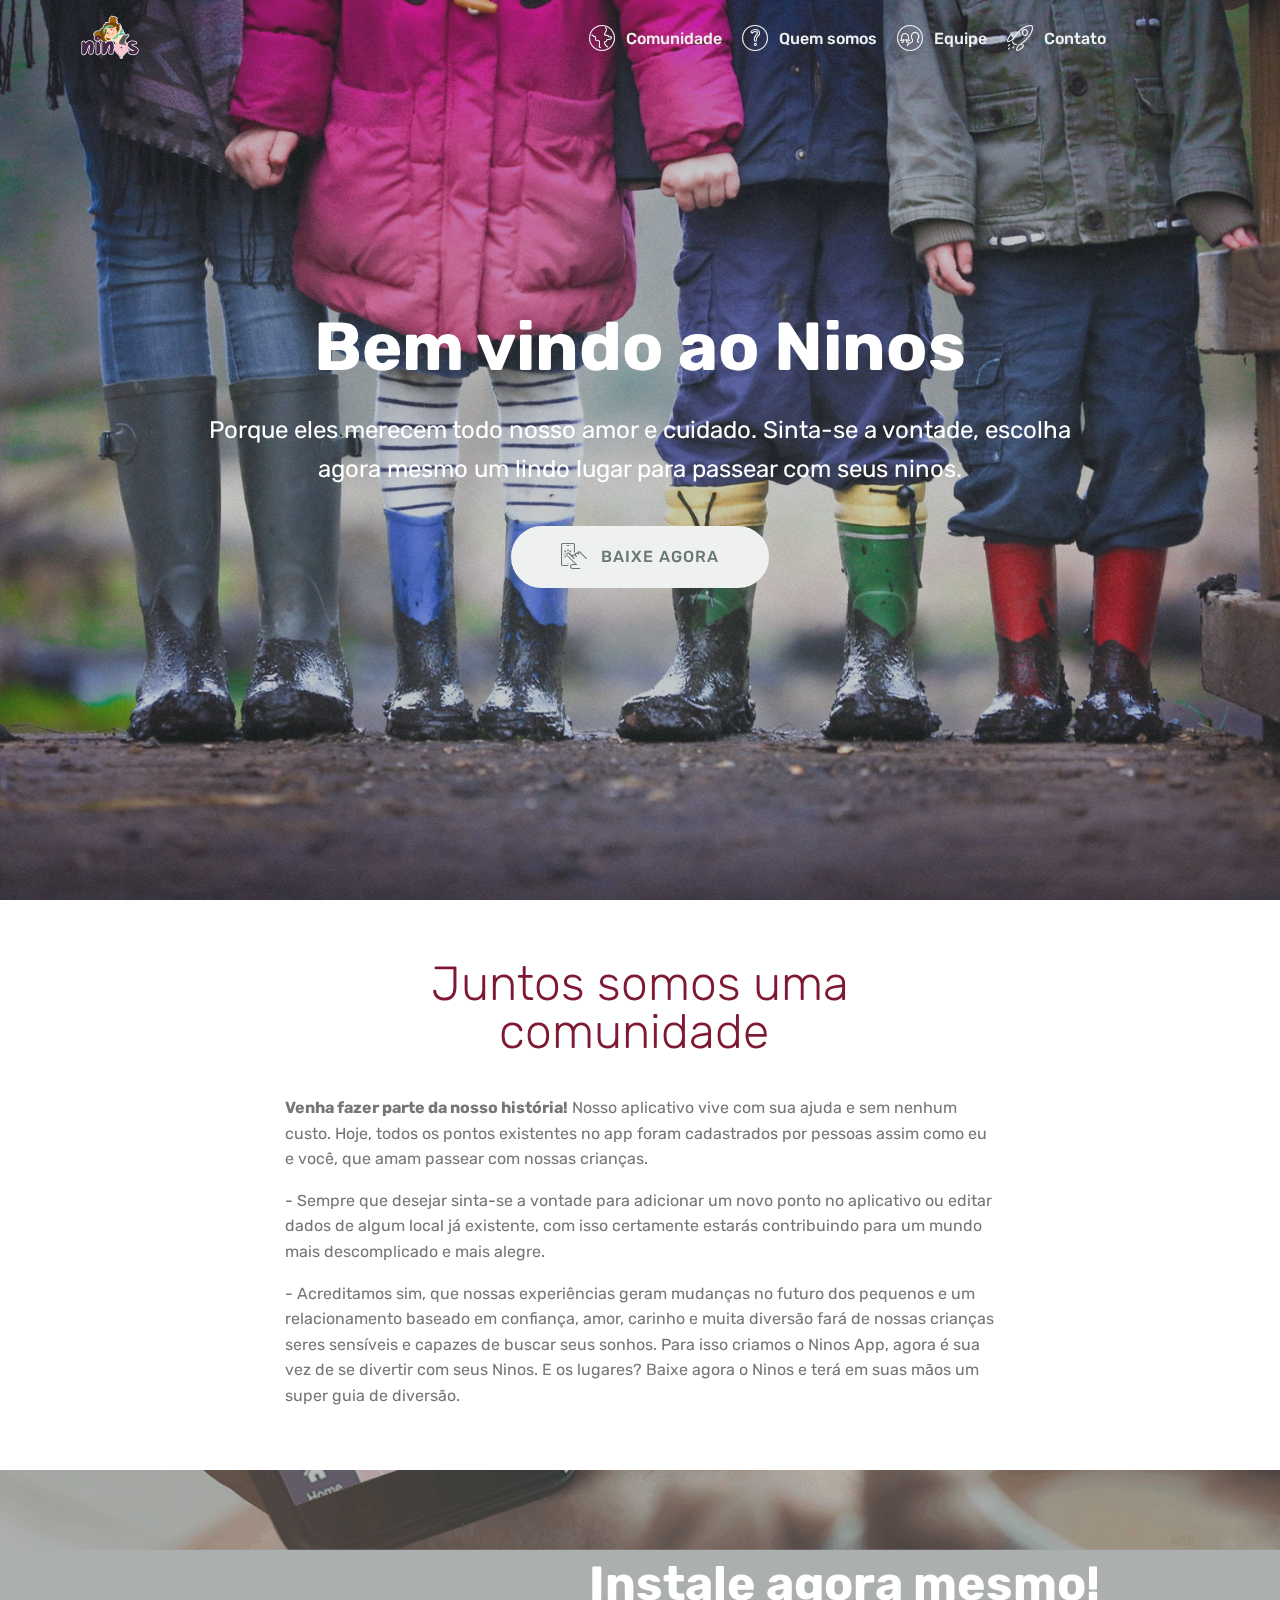
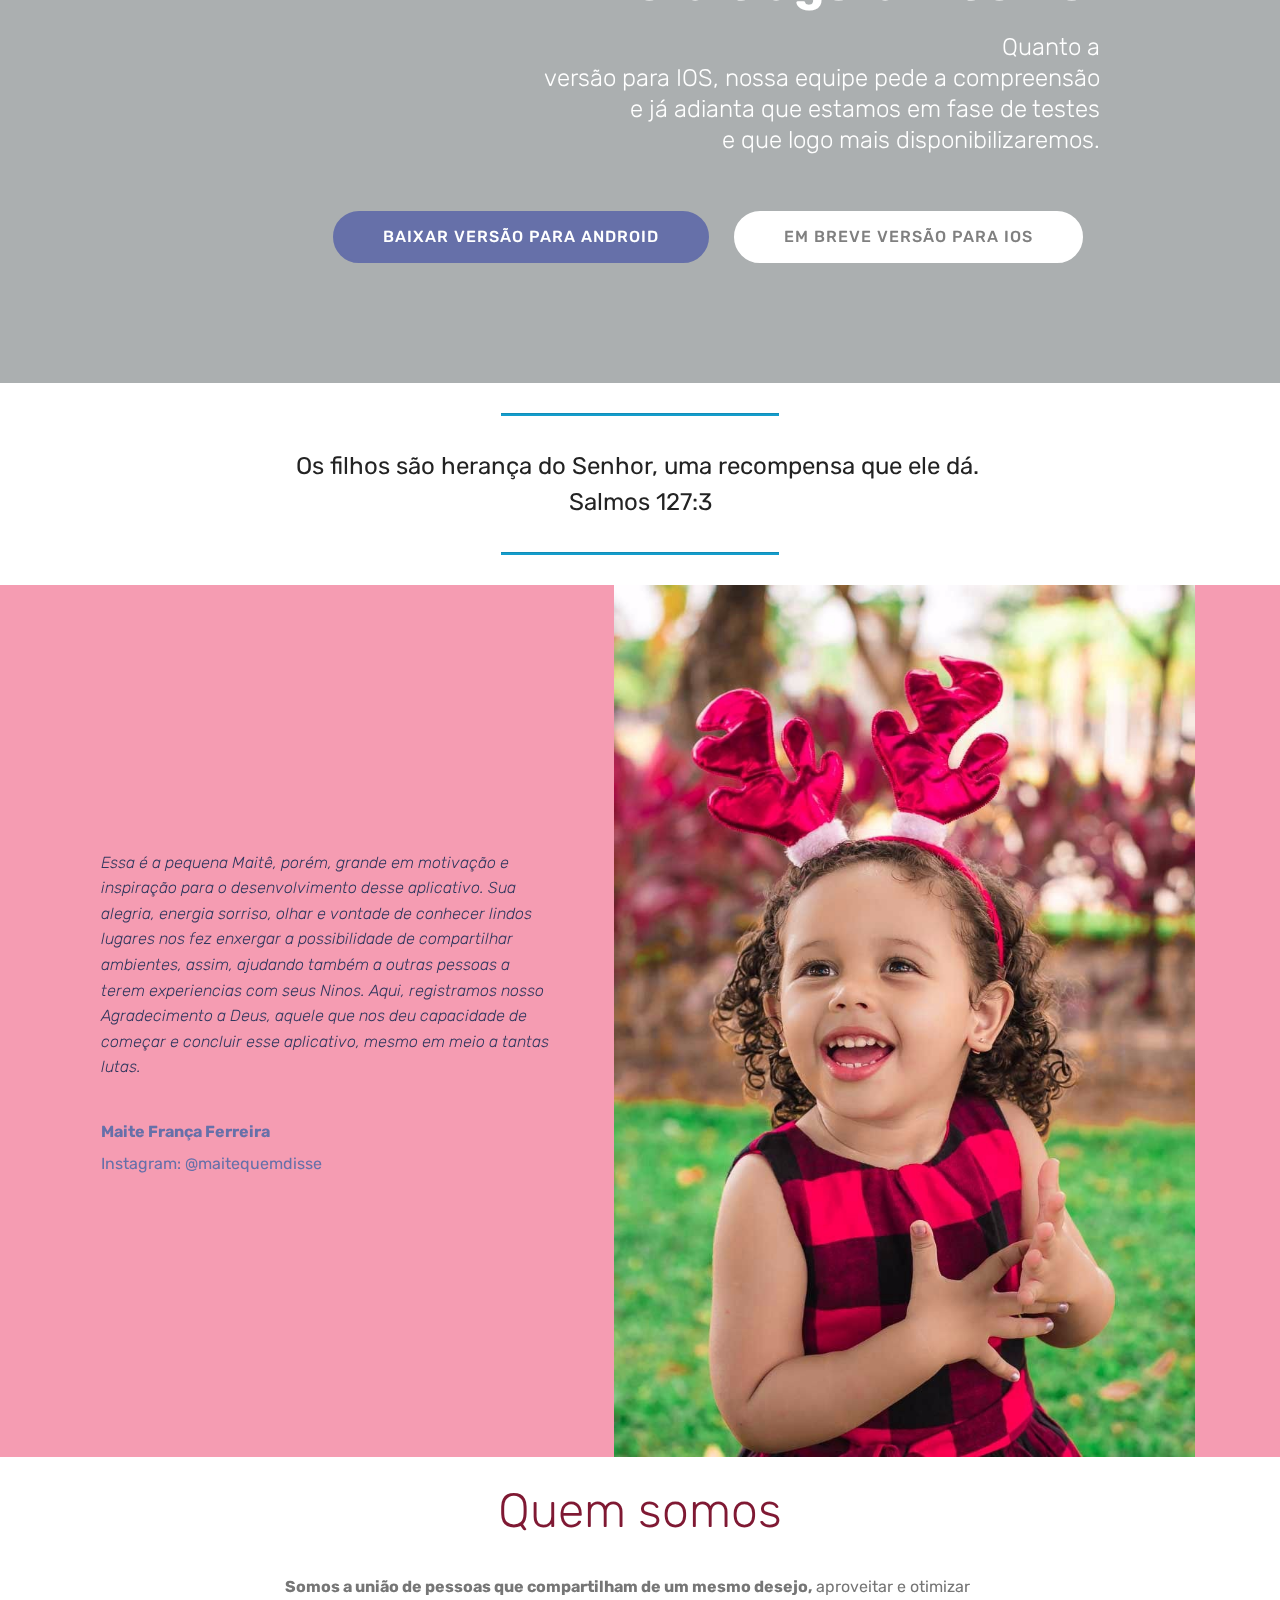
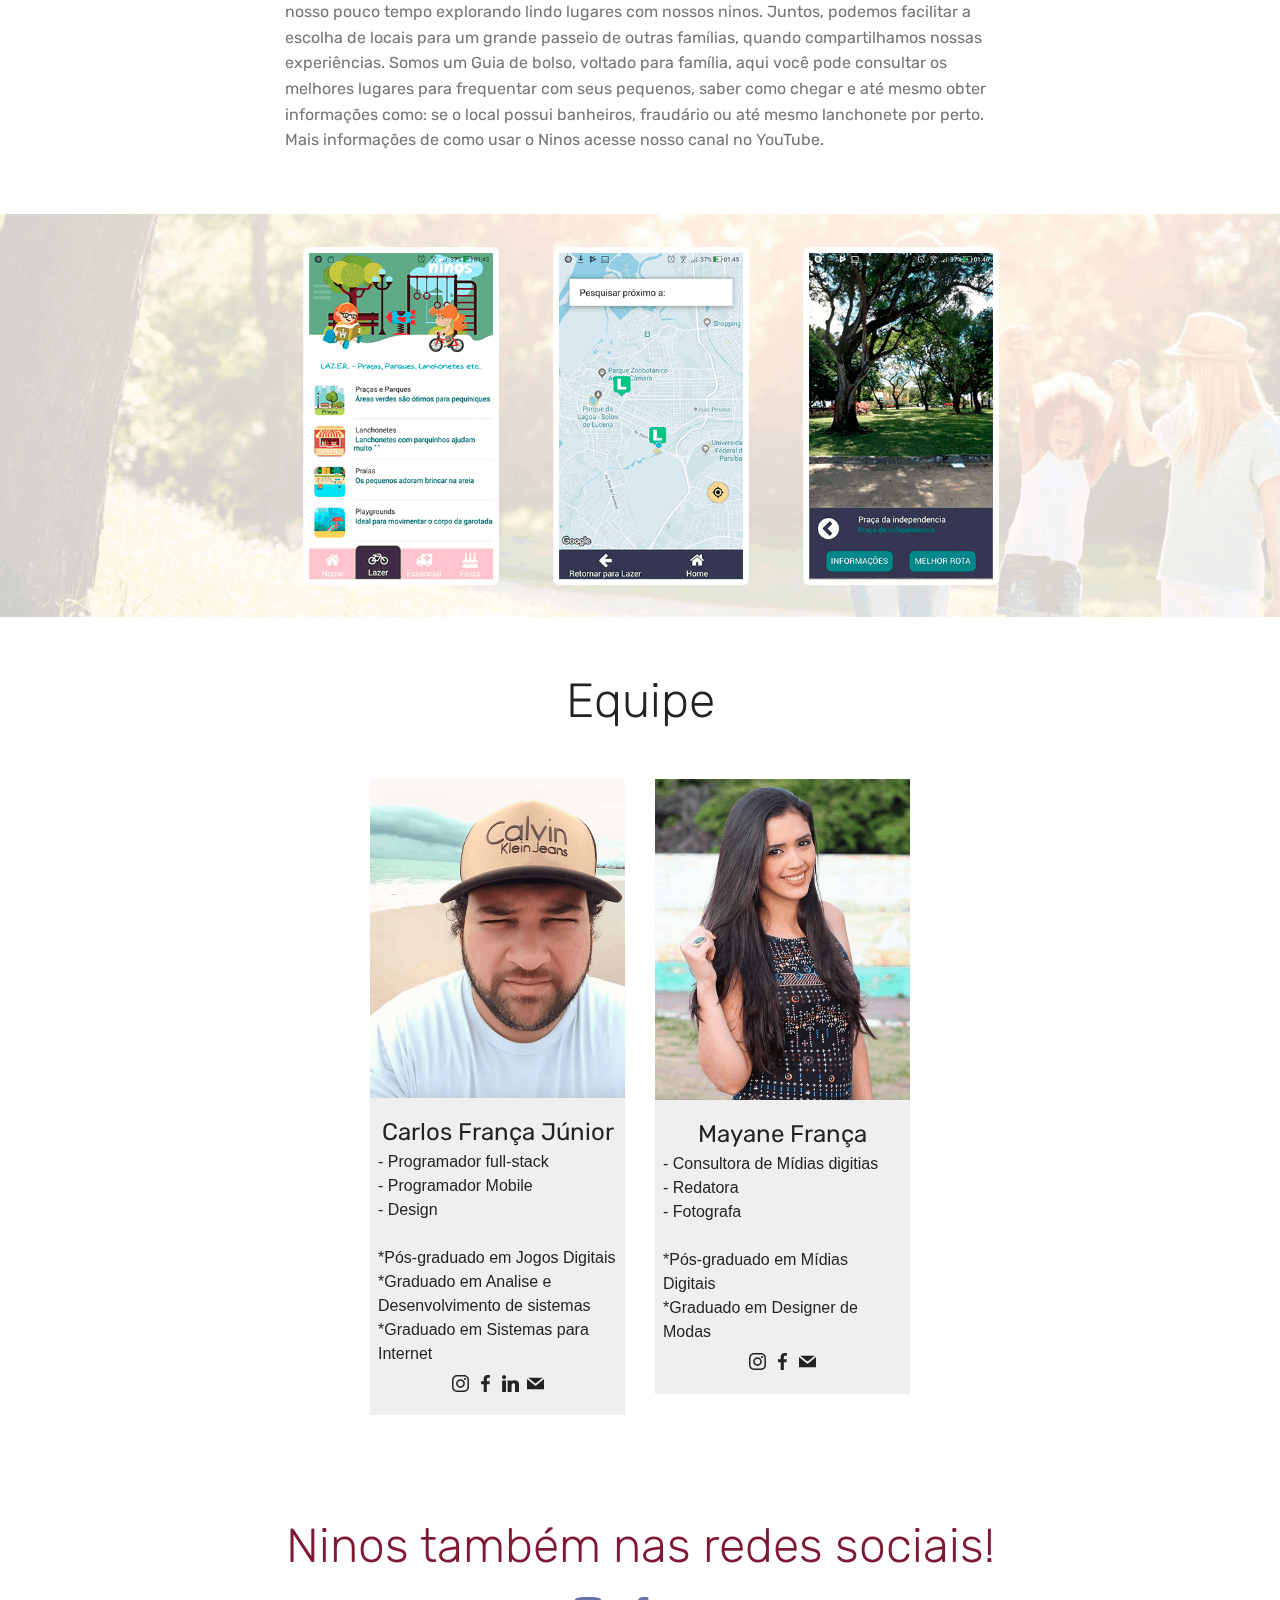
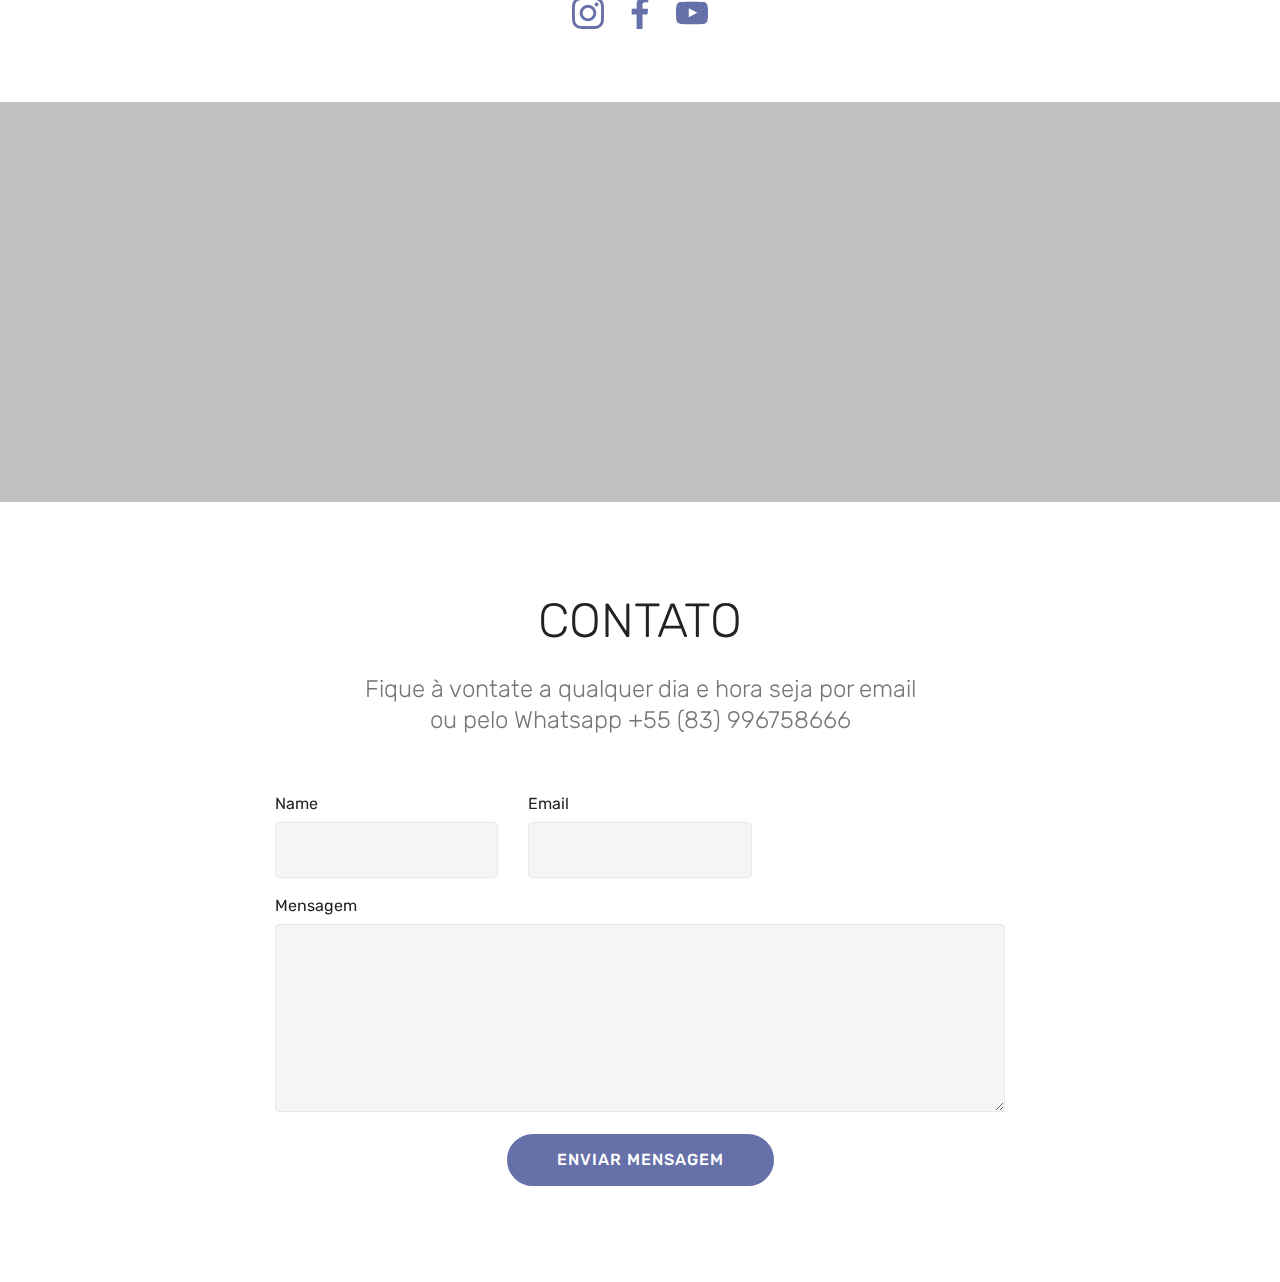
==== index.html @ 2015263c "Update index.html" ====
<!DOCTYPE html>
<html  >
<head>
  <!-- Site made with Mobirise Website Builder v4.10.5, https://mobirise.com -->
  <meta charset="UTF-8">
  <meta http-equiv="X-UA-Compatible" content="IE=edge">
  <meta name="generator" content="Mobirise v4.10.5, mobirise.com">
  <meta name="viewport" content="width=device-width, initial-scale=1, minimum-scale=1">
  <link rel="shortcut icon" href="assets/images/ll-122x122.png" type="image/x-icon">
  <meta name="description" content="">
  
  <title>Ninosapp</title>
  <link rel="stylesheet" href="assets/web/assets/mobirise-icons/mobirise-icons.css">
  <link rel="stylesheet" href="assets/tether/tether.min.css">
  <link rel="stylesheet" href="assets/bootstrap/css/bootstrap.min.css">
  <link rel="stylesheet" href="assets/bootstrap/css/bootstrap-grid.min.css">
  <link rel="stylesheet" href="assets/bootstrap/css/bootstrap-reboot.min.css">
  <link rel="stylesheet" href="assets/dropdown/css/style.css">
  <link rel="stylesheet" href="assets/socicon/css/styles.css">
  <link rel="stylesheet" href="assets/theme/css/style.css">
  <link rel="stylesheet" href="assets/mobirise/css/mbr-additional.css" type="text/css">
  
  
  
</head>
<body>
  <section class="menu cid-rsMawQTgd2" once="menu" id="menu1-m">

    

    <nav class="navbar navbar-expand beta-menu navbar-dropdown align-items-center navbar-fixed-top navbar-toggleable-sm bg-color transparent">
        <button class="navbar-toggler navbar-toggler-right" type="button" data-toggle="collapse" data-target="#navbarSupportedContent" aria-controls="navbarSupportedContent" aria-expanded="false" aria-label="Toggle navigation">
            <div class="hamburger">
                <span></span>
                <span></span>
                <span></span>
                <span></span>
            </div>
        </button>
        <div class="menu-logo">
            <div class="navbar-brand">
                <span class="navbar-logo">
                    <a href="index.html">
                         <img src="assets/images/ll-122x122.png" alt="Mobirise" title="" style="height: 3.8rem;">
                    </a>
                </span>
                
            </div>
        </div>
        <div class="collapse navbar-collapse" id="navbarSupportedContent">
            <ul class="navbar-nav nav-dropdown nav-right" data-app-modern-menu="true"><li class="nav-item">
                    <a class="nav-link link text-success display-4" href="https://mobirise.co">
                        </a>
                </li><li class="nav-item"><a class="nav-link link text-success display-4" href="index.html#content4-j"><span class="mbri-globe mbr-iconfont mbr-iconfont-btn"></span>
                        
                        Comunidade</a></li><li class="nav-item"><a class="nav-link link text-success display-4" href="index.html#content4-f"><span class="mbri-question mbr-iconfont mbr-iconfont-btn"></span>
                        
                        Quem somos</a></li><li class="nav-item"><a class="nav-link link text-success display-4" href="index.html#content4-y"><span class="mbri-users mbr-iconfont mbr-iconfont-btn"></span>Equipe</a></li>
                <li class="nav-item">
                    <a class="nav-link link text-success display-4" href="index.html#form1-z"><span class="mbri-rocket mbr-iconfont mbr-iconfont-btn"></span>
                        Contato &nbsp; &nbsp; &nbsp; &nbsp; &nbsp; &nbsp; &nbsp; &nbsp; &nbsp; &nbsp;&nbsp;</a>
                </li></ul>
            
        </div>
    </nav>
</section>

<section class="engine"><a href="https://mobirise.info/c">website builder</a></section><section class="header1 cid-rqiTQEVk0E mbr-fullscreen mbr-parallax-background" id="header1-9">

    

    <div class="mbr-overlay" style="opacity: 0.3; background-color: rgb(70, 80, 82);">
    </div>

    <div class="container">
        <div class="row justify-content-md-center">
            <div class="mbr-white col-md-10">
                <h1 class="mbr-section-title align-center mbr-bold pb-3 mbr-fonts-style display-1">
                    Bem vindo ao Ninos</h1>
                
                <p class="mbr-text align-center pb-3 mbr-fonts-style display-5">
                    Porque eles merecem todo nosso amor e cuidado. Sinta-se a vontade, escolha agora mesmo um lindo lugar para passear com seus ninos.</p>
                <div class="mbr-section-btn align-center"><a class="btn btn-md btn-secondary display-4" href="https://mobirise.co"><span class="mbri-touch mbr-iconfont mbr-iconfont-btn"></span>
                        BAIXE AGORA</a></div>
            </div>
        </div>
    </div>

</section>

<section class="mbr-section content4 cid-rsM4CIe1BM" id="content4-j">

    

    <div class="container">
        <div class="media-container-row">
            <div class="title col-12 col-md-8">
                <h2 class="align-center pb-3 mbr-fonts-style display-2">Juntos somos uma comunidade&nbsp;</h2>
                
                
            </div>
        </div>
    </div>
</section>

<section class="mbr-section article content1 cid-rsLZRMD0j5" id="content1-i">
    
     

    <div class="container">
        <div class="media-container-row">
            <div class="mbr-text col-12 mbr-fonts-style display-7 col-md-8"><p><strong>Venha fazer parte da nosso história!</strong>&nbsp;Nosso aplicativo vive com sua ajuda e sem nenhum custo. Hoje, todos os pontos existentes no app foram cadastrados por pessoas assim como eu e você, que amam passear com nossas crianças.</p><p>- Sempre que desejar sinta-se a vontade para adicionar um novo ponto no aplicativo ou editar dados de algum local já existente, com isso certamente estarás contribuindo para um mundo mais descomplicado e mais alegre.</p><p>-  Acreditamos sim, que nossas experiências geram mudanças no futuro dos pequenos e um relacionamento baseado em confiança, amor, carinho e muita diversão fará de nossas crianças seres sensíveis e capazes de buscar seus sonhos. Para isso criamos o Ninos App, agora é sua vez de se divertir com seus Ninos. E os lugares? Baixe agora o Ninos e terá em suas mãos um super guia de diversão.</p></div>
        </div>
    </div>
</section>

<section class="mbr-section info4 cid-rsLJvEv06W mbr-parallax-background" id="info4-e">

    

    <div class="mbr-overlay" style="opacity: 0.4; background-color: rgb(70, 80, 82);">
    </div>
    <div class="container">
        <div class="justify-content-center row">
            <div class="media-container-column title col-12 col-md-10">
                <h2 class="align-right mbr-bold mbr-white pb-3 mbr-fonts-style display-2">Instale agora mesmo!</h2>
                <h3 class="mbr-section-subtitle align-right mbr-light mbr-white pb-3 mbr-fonts-style display-5">Quanto a <br>versão para IOS, nossa equipe pede a compreensão <br>e já adianta que estamos em fase de testes <br>e que logo mais disponibilizaremos.</h3>
                
                <div class="mbr-section-btn align-right py-4"><a class="btn btn-primary display-4" href="https://mobirise.co">BAIXAR VERSÃO PARA ANDROID</a> <a class="btn btn-white display-4" href="https://mobirise.co">EM BREVE VERSÃO PARA IOS</a></div>
            </div>
        </div>
    </div>
</section>

<section class="mbr-section article content9 cid-rv1CUF6cMm" id="content9-u">
    
     

    <div class="container">
        <div class="inner-container" style="width: 100%;">
            <hr class="line" style="width: 25%;">
            <div class="section-text align-center mbr-fonts-style display-5">Os filhos são herança do Senhor,&nbsp;<span style="font-size: 1.5rem;">uma recompensa que ele dá.&nbsp;</span><div>Salmos 127:3</div></div>
            <hr class="line" style="width: 25%;">
        </div>
        </div>
</section>

<section class="testimonials3 cid-rv1AGPjBcR" id="testimonials3-s">

    

    

    <div class="container">
        <div class="media-container-row">
            <div class="media-content px-3 align-self-center mbr-white py-2">
                <p class="mbr-text testimonial-text mbr-fonts-style display-7">Essa é a pequena Maitê, porém, grande em motivação e inspiração para o desenvolvimento desse aplicativo. Sua alegria, energia sorriso, olhar e vontade de conhecer lindos lugares nos fez enxergar a possibilidade de compartilhar ambientes, assim, ajudando também a outras pessoas a terem experiencias com seus Ninos. Aqui, registramos nosso Agradecimento a Deus, aquele que nos deu capacidade de começar e concluir esse aplicativo, mesmo em meio a tantas lutas.</p>
                <p class="mbr-author-name pt-4 mb-2 mbr-fonts-style display-7"><a href="https://www.instagram.com/maitequemdisse/"><strong>Maite França Ferreira</strong></a></p>
                <p class="mbr-author-desc mbr-fonts-style display-7"><a href="https://www.instagram.com/maitequemdisse/" class="text-primary">Instagram: @maitequemdisse</a></p>
            </div>

            <div class="mbr-figure pl-lg-5" style="width: 130%;">
              <img src="assets/images/whatsapp-image-2019-07-01-at-22.43.33-800x1200.jpeg" alt="" title="">
            </div>
        </div>
    </div>
</section>

<section class="mbr-section content4 cid-rsLJG4K58G" id="content4-f">

    

    <div class="container">
        <div class="media-container-row">
            <div class="title col-12 col-md-8">
                <h2 class="align-center pb-3 mbr-fonts-style display-2">
                    Quem somos</h2>
                
                
            </div>
        </div>
    </div>
</section>

<section class="mbr-section article content1 cid-rsLJJ20dPk" id="content1-g">
    
     

    <div class="container">
        <div class="media-container-row">
            <div class="mbr-text col-12 mbr-fonts-style display-7 col-md-8"><p>
                <strong> Somos a união de pessoas que compartilham de um mesmo desejo,</strong>&nbsp;aproveitar e otimizar nosso pouco tempo explorando lindo lugares com nossos ninos. Juntos, podemos facilitar a escolha de locais para um grande passeio de outras famílias, quando compartilhamos nossas experiências. Somos um Guia de bolso, voltado para família, aqui você pode consultar os melhores lugares para frequentar com seus pequenos, saber como chegar e até mesmo obter informações como: se o local possui banheiros, fraudário ou até mesmo lanchonete por perto. Mais informações de como usar o Ninos acesse nosso canal no YouTube.</p></div>
        </div>
    </div>
</section>

<section class="cid-rv1NMsHzqb" id="image2-x">

    

    <figure class="mbr-figure">
        <div class="image-block" style="width: 100%;">
            <img src="assets/images/app-1900x600.png" alt="Mobirise" title="">
            <figcaption class="mbr-figure-caption mbr-figure-caption-over">
                <div class="pb-5 px-3 mbr-white align-center mbr-fonts-style display-1"></div>
            </figcaption>
        </div>
    </figure>
</section>

<section class="mbr-section content4 cid-rv1O1a3LUt" id="content4-y">

    

    <div class="container">
        <div class="media-container-row">
            <div class="title col-12 col-md-8">
                <h2 class="align-center pb-3 mbr-fonts-style display-2">Equipe</h2>
                <h3 class="mbr-section-subtitle align-center mbr-light mbr-fonts-style display-5"></h3>
                
            </div>
        </div>
    </div>
</section>

<section class="team1 cid-rv1AzFzMLY" id="team1-r">
    
    
    
    <div class="container align-center">
        
        
        <div class="row media-row">
            
        <div class="team-item col-lg-3 col-md-6">
                <div class="item-image">
                    <img src="assets/images/captura-de-tela-2019-07-01-as-23.47.17-477x597.png" alt="" title="">
                </div>
                <div class="item-caption py-3">
                    <div class="item-name px-2">
                        <p class="mbr-fonts-style display-5">
                           Carlos França Júnior</p>
                    </div>
                    <div class="item-role px-2">
                        <p>- Programador full-stack<br> - Programador Mobile&nbsp;<br>- Design<br><br>*Pós-graduado em Jogos Digitais<br>*Graduado em Analise e Desenvolvimento de sistemas<br>*Graduado em Sistemas para Internet</p>
                    </div>
                    <div class="item-social pt-2">
                        <a href="https://www.instagram.com/carlos.fjr" target="_blank">
                            <span class="p-1 mbr-iconfont mbr-iconfont-social socicon-instagram socicon"></span>
                        </a>
                        <a href="https://www.facebook.com/carlos.henrique.9883" target="_blank">
                            <span class="p-1 mbr-iconfont mbr-iconfont-social socicon-facebook socicon"></span>
                        </a>
                        <a href="https://www.linkedin.com/in/francajunior" target="_blank">
                            <span class="p-1 mbr-iconfont mbr-iconfont-social socicon-linkedin socicon"></span>
                        </a>
                        <a href="mailto:francasense@gmail.com">
                            <span class="p-1 mbr-iconfont mbr-iconfont-social socicon-mail socicon"></span>
                        </a>
                      
                    </div>
                </div>
            </div><div class="team-item col-lg-3 col-md-6">
                <div class="item-image">
                    <img src="assets/images/captura-de-tela-2019-07-01-as-23.21.08-476x600.png" alt="" title="">
                </div>
                <div class="item-caption py-3">
                    <div class="item-name px-2">
                        <p class="mbr-fonts-style display-5">
                           Mayane França</p>
                    </div>
                    <div class="item-role px-2">
                        <p>- Consultora de Mídias digitias<br>- Redatora&nbsp;<br>- Fotografa<br><br>*Pós-graduado em Mídias Digitais<br>*Graduado em Designer de Modas<br></p>
                    </div>
                    <div class="item-social pt-2">
                        <a href="https://www.instagram.com/mayanefranca" target="_blank">
                            <span class="p-1 mbr-iconfont mbr-iconfont-social socicon-instagram socicon"></span>
                        </a>
                        <a href="https://www.facebook.com/mayane.franca.94" target="_blank">
                            <span class="p-1 mbr-iconfont mbr-iconfont-social socicon-facebook socicon"></span>
                        </a>
                        <a href="mailto:mamayane00@gmail.com">
                            <span class="p-1 mbr-iconfont mbr-iconfont-social socicon-mail socicon"></span>
                        </a>
                      
                    </div>
                </div>
            </div></div>    
    </div>
</section>

<section class="cid-rsLIsbPNLS" id="social-buttons2-d">

    

    

    <div class="container">
        <div class="media-container-row">
            <div class="col-md-8 align-center">
                <h2 class="pb-3 mbr-fonts-style display-2">
                    Ninos também nas redes sociais!</h2>
                <div class="social-list pl-0 mb-0">
                    <a href="https://twitter.com/mobirise" target="_blank">
                        <span class="px-2 mbr-iconfont mbr-iconfont-social socicon-instagram socicon"></span>
                    </a>
                    <a href="https://www.facebook.com/pages/Mobirise/1616226671953247" target="_blank">
                        <span class="px-2 socicon-facebook socicon mbr-iconfont mbr-iconfont-social"></span>
                    </a>
                    <a href="https://instagram.com/mobirise" target="_blank">
                        <span class="px-2 mbr-iconfont mbr-iconfont-social socicon-youtube socicon"></span>
                    </a>
                    <a href="https://www.instagram.com/ninos.app" target="_blank">
                        
                    </a>
                    <a href="#" target="_blank">
                        
                    </a>
                    <a href="https://www.youtube.com/channel/UC9O5ANEHIW0qMN1AwXdNu4w?view_as=subscriber" target="_blank">
                        
                    </a>
                </div>
            </div>
        </div>
    </div>
</section>

<section class="contacts4 cid-rv1AwhR6T1" id="contacts4-q">

    

    <div class="main_wrapper">
        
        <!--Map-->
<iframe src="https://www.google.com/maps/embed?pb=!1m18!1m12!1m3!1d3959.0119430390746!2d-34.856286794041246!3d-7.124612080443157!2m3!1f0!2f0!3f0!3m2!1i1024!2i768!4f13.1!3m3!1m2!1s0x7acc2acd64e0bf9%3A0x34fbb0dcdb0e625f!2sAv.+Nabuco+de+Assis+-+Expedicion%C3%A1rios%2C+Jo%C3%A3o+Pessoa+-+PB%2C+58033-455!5e0!3m2!1spt-BR!2sbr!4v1562376004120!5m2!1spt-BR!2sbr" width="1500" height="400" frameborder="0" style="border:0" allowfullscreen></iframe>      </div>
   
</section>

<section class="mbr-section form1 cid-rv6E2RX2uK" id="form1-z">

    

    
    <div class="container">
        <div class="row justify-content-center">
            <div class="title col-12 col-lg-8">
                <h2 class="mbr-section-title align-center pb-3 mbr-fonts-style display-2">
                    CONTATO</h2>
                <h3 class="mbr-section-subtitle align-center mbr-light pb-3 mbr-fonts-style display-5">Fique à vontate a qualquer dia e hora seja por email<br>ou pelo Whatsapp +55 (83) 996758666</h3>
            </div>
        </div>
    </div>
    <div class="container">
        <div class="row justify-content-center">
            <div class="media-container-column col-lg-8" data-form-type="formoid">
                <!---Formbuilder Form--->
                <form action="https://mobirise.com/" method="POST" class="mbr-form form-with-styler" data-form-title="Mobirise Form"><input type="hidden" name="email" data-form-email="true" value="Yu8dOkpIXKWpJB6fPAdxss0TtA7K4sa+2TftlxaImI/CSlzs/GCkACtUFoUot77niG+eKMOtSz+mTdu8Hm+LT1hL1utMxRFfYZt5eLTOQzevqDilZmgV8eG89zSKKAty">
                    <div class="row">
                        <div hidden="hidden" data-form-alert="" class="alert alert-success col-12">Mensagem enviada com sucesso!</div>
                        <div hidden="hidden" data-form-alert-danger="" class="alert alert-danger col-12">
                        </div>
                    </div>
                    <div class="dragArea row">
                        <div class="col-md-4  form-group" data-for="name">
                            <label for="name-form1-z" class="form-control-label mbr-fonts-style display-7">Name</label>
                            <input type="text" name="name" data-form-field="Name" required="required" class="form-control display-7" id="name-form1-z">
                        </div>
                        <div class="col-md-4  form-group" data-for="email">
                            <label for="email-form1-z" class="form-control-label mbr-fonts-style display-7">Email</label>
                            <input type="email" name="email" data-form-field="Email" required="required" class="form-control display-7" id="email-form1-z">
                        </div>
                        
                        <div data-for="message" class="col-md-12 form-group">
                            <label for="message-form1-z" class="form-control-label mbr-fonts-style display-7">Mensagem</label>
                            <textarea name="message" data-form-field="Message" class="form-control display-7" id="message-form1-z"></textarea>
                        </div>
                        <div class="col-md-12 input-group-btn align-center"><button type="submit" class="btn btn-primary btn-form display-4">ENVIAR MENSAGEM</button></div>
                    </div>
                </form><!---Formbuilder Form--->
            </div>
        </div>
    </div>
</section>


  <script src="assets/web/assets/jquery/jquery.min.js"></script>
  <script src="assets/popper/popper.min.js"></script>
  <script src="assets/tether/tether.min.js"></script>
  <script src="assets/bootstrap/js/bootstrap.min.js"></script>
  <script src="assets/smoothscroll/smooth-scroll.js"></script>
  <script src="assets/dropdown/js/nav-dropdown.js"></script>
  <script src="assets/dropdown/js/navbar-dropdown.js"></script>
  <script src="assets/touchswipe/jquery.touch-swipe.min.js"></script>
  <script src="assets/parallax/jarallax.min.js"></script>
  <script src="assets/sociallikes/social-likes.js"></script>
  <script src="assets/theme/js/script.js"></script>
  <script src="assets/formoid/formoid.min.js"></script>
  
  
</body>
</html>
---- assets/web/assets/mobirise-icons/mobirise-icons.css ----
@font-face {
  font-family: 'MobiriseIcons';
  src:  url('mobirise-icons.eot?spat4u');
  src:  url('mobirise-icons.eot?spat4u#iefix') format('embedded-opentype'),
    url('mobirise-icons.ttf?spat4u') format('truetype'),
    url('mobirise-icons.woff?spat4u') format('woff'),
    url('mobirise-icons.svg?spat4u#MobiriseIcons') format('svg');
  font-weight: normal;
  font-style: normal;
}

[class^="mbri-"], [class*=" mbri-"] {
  /* use !important to prevent issues with browser extensions that change fonts */
  font-family: MobiriseIcons !important;
  speak: none;
  font-style: normal;
  font-weight: normal;
  font-variant: normal;
  text-transform: none;
  line-height: 1;

  /* Better Font Rendering =========== */
  -webkit-font-smoothing: antialiased;
  -moz-osx-font-smoothing: grayscale;
}

.mbri-add-submenu:before {
  content: "\e900";
}
.mbri-alert:before {
  content: "\e901";
}
.mbri-align-center:before {
  content: "\e902";
}
.mbri-align-justify:before {
  content: "\e903";
}
.mbri-align-left:before {
  content: "\e904";
}
.mbri-align-right:before {
  content: "\e905";
}
.mbri-android:before {
  content: "\e906";
}
.mbri-apple:before {
  content: "\e907";
}
.mbri-arrow-down:before {
  content: "\e908";
}
.mbri-arrow-next:before {
  content: "\e909";
}
.mbri-arrow-prev:before {
  content: "\e90a";
}
.mbri-arrow-up:before {
  content: "\e90b";
}
.mbri-bold:before {
  content: "\e90c";
}
.mbri-bookmark:before {
  content: "\e90d";
}
.mbri-bootstrap:before {
  content: "\e90e";
}
.mbri-briefcase:before {
  content: "\e90f";
}
.mbri-browse:before {
  content: "\e910";
}
.mbri-bulleted-list:before {
  content: "\e911";
}
.mbri-calendar:before {
  content: "\e912";
}
.mbri-camera:before {
  content: "\e913";
}
.mbri-cart-add:before {
  content: "\e914";
}
.mbri-cart-full:before {
  content: "\e915";
}
.mbri-cash:before {
  content: "\e916";
}
.mbri-change-style:before {
  content: "\e917";
}
.mbri-chat:before {
  content: "\e918";
}
.mbri-clock:before {
  content: "\e919";
}
.mbri-close:before {
  content: "\e91a";
}
.mbri-cloud:before {
  content: "\e91b";
}
.mbri-code:before {
  content: "\e91c";
}
.mbri-contact-form:before {
  content: "\e91d";
}
.mbri-credit-card:before {
  content: "\e91e";
}
.mbri-cursor-click:before {
  content: "\e91f";
}
.mbri-cust-feedback:before {
  content: "\e920";
}
.mbri-database:before {
  content: "\e921";
}
.mbri-delivery:before {
  content: "\e922";
}
.mbri-desktop:before {
  content: "\e923";
}
.mbri-devices:before {
  content: "\e924";
}
.mbri-down:before {
  content: "\e925";
}
.mbri-download:before {
  content: "\e989";
}
.mbri-drag-n-drop:before {
  content: "\e927";
}
.mbri-drag-n-drop2:before {
  content: "\e928";
}
.mbri-edit:before {
  content: "\e929";
}
.mbri-edit2:before {
  content: "\e92a";
}
.mbri-error:before {
  content: "\e92b";
}
.mbri-extension:before {
  content: "\e92c";
}
.mbri-features:before {
  content: "\e92d";
}
.mbri-file:before {
  content: "\e92e";
}
.mbri-flag:before {
  content: "\e92f";
}
.mbri-folder:before {
  content: "\e930";
}
.mbri-gift:before {
  content: "\e931";
}
.mbri-github:before {
  content: "\e932";
}
.mbri-globe:before {
  content: "\e933";
}
.mbri-globe-2:before {
  content: "\e934";
}
.mbri-growing-chart:before {
  content: "\e935";
}
.mbri-hearth:before {
  content: "\e936";
}
.mbri-help:before {
  content: "\e937";
}
.mbri-home:before {
  content: "\e938";
}
.mbri-hot-cup:before {
  content: "\e939";
}
.mbri-idea:before {
  content: "\e93a";
}
.mbri-image-gallery:before {
  content: "\e93b";
}
.mbri-image-slider:before {
  content: "\e93c";
}
.mbri-info:before {
  content: "\e93d";
}
.mbri-italic:before {
  content: "\e93e";
}
.mbri-key:before {
  content: "\e93f";
}
.mbri-laptop:before {
  content: "\e940";
}
.mbri-layers:before {
  content: "\e941";
}
.mbri-left-right:before {
  content: "\e942";
}
.mbri-left:before {
  content: "\e943";
}
.mbri-letter:before {
  content: "\e944";
}
.mbri-like:before {
  content: "\e945";
}
.mbri-link:before {
  content: "\e946";
}
.mbri-lock:before {
  content: "\e947";
}
.mbri-login:before {
  content: "\e948";
}
.mbri-logout:before {
  content: "\e949";
}
.mbri-magic-stick:before {
  content: "\e94a";
}
.mbri-map-pin:before {
  content: "\e94b";
}
.mbri-menu:before {
  content: "\e94c";
}
.mbri-mobile:before {
  content: "\e94d";
}
.mbri-mobile2:before {
  content: "\e94e";
}
.mbri-mobirise:before {
  content: "\e94f";
}
.mbri-more-horizontal:before {
  content: "\e950";
}
.mbri-more-vertical:before {
  content: "\e951";
}
.mbri-music:before {
  content: "\e952";
}
.mbri-new-file:before {
  content: "\e953";
}
.mbri-numbered-list:before {
  content: "\e954";
}
.mbri-opened-folder:before {
  content: "\e955";
}
.mbri-pages:before {
  content: "\e956";
}
.mbri-paper-plane:before {
  content: "\e957";
}
.mbri-paperclip:before {
  content: "\e958";
}
.mbri-photo:before {
  content: "\e959";
}
.mbri-photos:before {
  content: "\e95a";
}
.mbri-pin:before {
  content: "\e95b";
}
.mbri-play:before {
  content: "\e95c";
}
.mbri-plus:before {
  content: "\e95d";
}
.mbri-preview:before {
  content: "\e95e";
}
.mbri-print:before {
  content: "\e95f";
}
.mbri-protect:before {
  content: "\e960";
}
.mbri-question:before {
  content: "\e961";
}
.mbri-quote-left:before {
  content: "\e962";
}
.mbri-quote-right:before {
  content: "\e963";
}
.mbri-refresh:before {
  content: "\e964";
}
.mbri-responsive:before {
  content: "\e965";
}
.mbri-right:before {
  content: "\e966";
}
.mbri-rocket:before {
  content: "\e967";
}
.mbri-sad-face:before {
  content: "\e968";
}
.mbri-sale:before {
  content: "\e969";
}
.mbri-save:before {
  content: "\e96a";
}
.mbri-search:before {
  content: "\e96b";
}
.mbri-setting:before {
  content: "\e96c";
}
.mbri-setting2:before {
  content: "\e96d";
}
.mbri-setting3:before {
  content: "\e96e";
}
.mbri-share:before {
  content: "\e96f";
}
.mbri-shopping-bag:before {
  content: "\e970";
}
.mbri-shopping-basket:before {
  content: "\e971";
}
.mbri-shopping-cart:before {
  content: "\e972";
}
.mbri-sites:before {
  content: "\e973";
}
.mbri-smile-face:before {
  content: "\e974";
}
.mbri-speed:before {
  content: "\e975";
}
.mbri-star:before {
  content: "\e976";
}
.mbri-success:before {
  content: "\e977";
}
.mbri-sun:before {
  content: "\e978";
}
.mbri-sun2:before {
  content: "\e979";
}
.mbri-tablet:before {
  content: "\e97a";
}
.mbri-tablet-vertical:before {
  content: "\e97b";
}
.mbri-target:before {
  content: "\e97c";
}
.mbri-timer:before {
  content: "\e97d";
}
.mbri-to-ftp:before {
  content: "\e97e";
}
.mbri-to-local-drive:before {
  content: "\e97f";
}
.mbri-touch-swipe:before {
  content: "\e980";
}
.mbri-touch:before {
  content: "\e981";
}
.mbri-trash:before {
  content: "\e982";
}
.mbri-underline:before {
  content: "\e983";
}
.mbri-unlink:before {
  content: "\e984";
}
.mbri-unlock:before {
  content: "\e985";
}
.mbri-up-down:before {
  content: "\e986";
}
.mbri-up:before {
  content: "\e987";
}
.mbri-update:before {
  content: "\e988";
}
.mbri-upload:before {
 content: "\e926"; 
}
.mbri-user:before {
  content: "\e98a";
}
.mbri-user2:before {
  content: "\e98b";
}
.mbri-users:before {
  content: "\e98c";
}
.mbri-video:before {
  content: "\e98d";
}
.mbri-video-play:before {
  content: "\e98e";
}
.mbri-watch:before {
  content: "\e98f";
}
.mbri-website-theme:before {
  content: "\e990";
}
.mbri-wifi:before {
  content: "\e991";
}
.mbri-windows:before {
  content: "\e992";
}
.mbri-zoom-out:before {
  content: "\e993";
}
.mbri-redo:before {
  content: "\e994";
}
.mbri-undo:before {
  content: "\e995";
}
---- assets/dropdown/css/style.css ----
.navbar-dropdown {
  left: 0;
  padding: 0;
  position: absolute;
  right: 0;
  top: 0;
  transition: all 0.45s ease;
  z-index: 1030;
  background: #282828; }
  .navbar-dropdown .navbar-logo {
    margin-right: 0.8rem;
    transition: margin 0.3s ease-in-out;
    vertical-align: middle; }
    .navbar-dropdown .navbar-logo img {
      height: 3.125rem;
      transition: all 0.3s ease-in-out; }
    .navbar-dropdown .navbar-logo.mbr-iconfont {
      font-size: 3.125rem;
      line-height: 3.125rem; }
  .navbar-dropdown .navbar-caption {
    font-weight: 700;
    white-space: normal;
    vertical-align: -4px;
    line-height: 3.125rem !important; }
    .navbar-dropdown .navbar-caption, .navbar-dropdown .navbar-caption:hover {
      color: inherit;
      text-decoration: none; }
  .navbar-dropdown .mbr-iconfont + .navbar-caption {
    vertical-align: -1px; }
  .navbar-dropdown.navbar-fixed-top {
    position: fixed; }
  .navbar-dropdown .navbar-brand span {
    vertical-align: -4px; }
  .navbar-dropdown.bg-color.transparent {
    background: none; }
  .navbar-dropdown.navbar-short .navbar-brand {
    padding: 0.625rem 0; }
    .navbar-dropdown.navbar-short .navbar-brand span {
      vertical-align: -1px; }
  .navbar-dropdown.navbar-short .navbar-caption {
    line-height: 2.375rem !important;
    vertical-align: -2px; }
  .navbar-dropdown.navbar-short .navbar-logo {
    margin-right: 0.5rem; }
    .navbar-dropdown.navbar-short .navbar-logo img {
      height: 2.375rem; }
    .navbar-dropdown.navbar-short .navbar-logo.mbr-iconfont {
      font-size: 2.375rem;
      line-height: 2.375rem; }
  .navbar-dropdown.navbar-short .mbr-table-cell {
    height: 3.625rem; }
  .navbar-dropdown .navbar-close {
    left: 0.6875rem;
    position: fixed;
    top: 0.75rem;
    z-index: 1000; }
  .navbar-dropdown .hamburger-icon {
    content: "";
    display: inline-block;
    vertical-align: middle;
    width: 16px;
    -webkit-box-shadow: 0 -6px 0 1px #282828,0 0 0 1px #282828,0 6px 0 1px #282828;
    -moz-box-shadow: 0 -6px 0 1px #282828,0 0 0 1px #282828,0 6px 0 1px #282828;
    box-shadow: 0 -6px 0 1px #282828,0 0 0 1px #282828,0 6px 0 1px #282828; }

.dropdown-menu .dropdown-toggle[data-toggle="dropdown-submenu"]::after {
  border-bottom: 0.35em solid transparent;
  border-left: 0.35em solid;
  border-right: 0;
  border-top: 0.35em solid transparent;
  margin-left: 0.3rem; }

.dropdown-menu .dropdown-item:focus {
  outline: 0; }

.nav-dropdown {
  font-size: 0.75rem;
  font-weight: 500;
  height: auto !important; }
  .nav-dropdown .nav-btn {
    padding-left: 1rem; }
  .nav-dropdown .link {
    margin: .667em 1.667em;
    font-weight: 500;
    padding: 0;
    transition: color .2s ease-in-out; }
    .nav-dropdown .link.dropdown-toggle {
      margin-right: 2.583em; }
      .nav-dropdown .link.dropdown-toggle::after {
        margin-left: .25rem;
        border-top: 0.35em solid;
        border-right: 0.35em solid transparent;
        border-left: 0.35em solid transparent;
        border-bottom: 0; }
      .nav-dropdown .link.dropdown-toggle[aria-expanded="true"] {
        margin: 0;
        padding: 0.667em 3.263em  0.667em 1.667em; }
  .nav-dropdown .link::after,
  .nav-dropdown .dropdown-item::after {
    color: inherit; }
  .nav-dropdown .btn {
    font-size: 0.75rem;
    font-weight: 700;
    letter-spacing: 0;
    margin-bottom: 0;
    padding-left: 1.25rem;
    padding-right: 1.25rem; }
  .nav-dropdown .dropdown-menu {
    border-radius: 0;
    border: 0;
    left: 0;
    margin: 0;
    padding-bottom: 1.25rem;
    padding-top: 1.25rem;
    position: relative; }
  .nav-dropdown .dropdown-submenu {
    margin-left: 0.125rem;
    top: 0; }
  .nav-dropdown .dropdown-item {
    font-weight: 500;
    line-height: 2;
    padding: 0.3846em 4.615em 0.3846em 1.5385em;
    position: relative;
    transition: color .2s ease-in-out, background-color .2s ease-in-out; }
    .nav-dropdown .dropdown-item::after {
      margin-top: -0.3077em;
      position: absolute;
      right: 1.1538em;
      top: 50%; }
    .nav-dropdown .dropdown-item:focus, .nav-dropdown .dropdown-item:hover {
      background: none; }

@media (max-width: 767px) {
  .nav-dropdown.navbar-toggleable-sm {
    bottom: 0;
    display: none;
    left: 0;
    overflow-x: hidden;
    position: fixed;
    top: 0;
    transform: translateX(-100%);
    -ms-transform: translateX(-100%);
    -webkit-transform: translateX(-100%);
    width: 18.75rem;
    z-index: 999; } }
.nav-dropdown.navbar-toggleable-xl {
  bottom: 0;
  display: none;
  left: 0;
  overflow-x: hidden;
  position: fixed;
  top: 0;
  transform: translateX(-100%);
  -ms-transform: translateX(-100%);
  -webkit-transform: translateX(-100%);
  width: 18.75rem;
  z-index: 999; }

.nav-dropdown-sm {
  display: block !important;
  overflow-x: hidden;
  overflow: auto;
  padding-top: 3.875rem; }
  .nav-dropdown-sm::after {
    content: "";
    display: block;
    height: 3rem;
    width: 100%; }
  .nav-dropdown-sm.collapse.in ~ .navbar-close {
    display: block !important; }
  .nav-dropdown-sm.collapsing, .nav-dropdown-sm.collapse.in {
    transform: translateX(0);
    -ms-transform: translateX(0);
    -webkit-transform: translateX(0);
    transition: all 0.25s ease-out;
    -webkit-transition: all 0.25s ease-out;
    background: #282828; }
  .nav-dropdown-sm.collapsing[aria-expanded="false"] {
    transform: translateX(-100%);
    -ms-transform: translateX(-100%);
    -webkit-transform: translateX(-100%); }
  .nav-dropdown-sm .nav-item {
    display: block;
    margin-left: 0 !important;
    padding-left: 0; }
  .nav-dropdown-sm .link,
  .nav-dropdown-sm .dropdown-item {
    border-top: 1px dotted rgba(255, 255, 255, 0.1);
    font-size: 0.8125rem;
    line-height: 1.6;
    margin: 0 !important;
    padding: 0.875rem 2.4rem 0.875rem 1.5625rem !important;
    position: relative;
    white-space: normal; }
    .nav-dropdown-sm .link:focus, .nav-dropdown-sm .link:hover,
    .nav-dropdown-sm .dropdown-item:focus,
    .nav-dropdown-sm .dropdown-item:hover {
      background: rgba(0, 0, 0, 0.2) !important;
      color: #c0a375; }
  .nav-dropdown-sm .nav-btn {
    position: relative;
    padding: 1.5625rem 1.5625rem 0 1.5625rem; }
    .nav-dropdown-sm .nav-btn::before {
      border-top: 1px dotted rgba(255, 255, 255, 0.1);
      content: "";
      left: 0;
      position: absolute;
      top: 0;
      width: 100%; }
    .nav-dropdown-sm .nav-btn + .nav-btn {
      padding-top: 0.625rem; }
      .nav-dropdown-sm .nav-btn + .nav-btn::before {
        display: none; }
  .nav-dropdown-sm .btn {
    padding: 0.625rem 0; }
  .nav-dropdown-sm .dropdown-toggle[data-toggle="dropdown-submenu"]::after {
    margin-left: .25rem;
    border-top: 0.35em solid;
    border-right: 0.35em solid transparent;
    border-left: 0.35em solid transparent;
    border-bottom: 0; }
  .nav-dropdown-sm .dropdown-toggle[data-toggle="dropdown-submenu"][aria-expanded="true"]::after {
    border-top: 0;
    border-right: 0.35em solid transparent;
    border-left: 0.35em solid transparent;
    border-bottom: 0.35em solid; }
  .nav-dropdown-sm .dropdown-menu {
    margin: 0;
    padding: 0;
    position: relative;
    top: 0;
    left: 0;
    width: 100%;
    border: 0;
    float: none;
    border-radius: 0;
    background: none; }
  .nav-dropdown-sm .dropdown-submenu {
    left: 100%;
    margin-left: 0.125rem;
    margin-top: -1.25rem;
    top: 0; }

.navbar-toggleable-sm .nav-dropdown .dropdown-menu {
  position: absolute; }

.navbar-toggleable-sm .nav-dropdown .dropdown-submenu {
  left: 100%;
  margin-left: 0.125rem;
  margin-top: -1.25rem;
  top: 0; }

.navbar-toggleable-sm.opened .nav-dropdown .dropdown-menu {
  position: relative; }

.navbar-toggleable-sm.opened .nav-dropdown .dropdown-submenu {
  left: 0;
  margin-left: 00rem;
  margin-top: 0rem;
  top: 0; }

.is-builder .nav-dropdown.collapsing {
  transition: none !important; }

/*# sourceMappingURL=style.css.map */
---- assets/socicon/css/styles.css ----
@charset "UTF-8";

@font-face {
  font-family: "socicon";
  src:url("../fonts/socicon.eot");
  src:url("../fonts/socicon.eot?#iefix") format("embedded-opentype"),
    url("../fonts/socicon.woff") format("woff"),
    url("../fonts/socicon.ttf") format("truetype"),
    url("../fonts/socicon.svg#socicon") format("svg");
  font-weight: normal;
  font-style: normal;

}

[data-icon]:before {
  font-family: "socicon" !important;
  content: attr(data-icon);
  font-style: normal !important;
  font-weight: normal !important;
  font-variant: normal !important;
  text-transform: none !important;
  speak: none;
  line-height: 1;
  -webkit-font-smoothing: antialiased;
  -moz-osx-font-smoothing: grayscale;
}

[class^="socicon-"]:before,
[class*=" socicon-"]:before {
  font-family: "socicon" !important;
  font-style: normal !important;
  font-weight: normal !important;
  font-variant: normal !important;
  text-transform: none !important;
  speak: none;
  line-height: 1;
  -webkit-font-smoothing: antialiased;
  -moz-osx-font-smoothing: grayscale;
}

.socicon-modelmayhem:before {
  content: "\e000";
}
.socicon-mixcloud:before {
  content: "\e001";
}
.socicon-drupal:before {
  content: "\e002";
}
.socicon-swarm:before {
  content: "\e003";
}
.socicon-istock:before {
  content: "\e004";
}
.socicon-yammer:before {
  content: "\e005";
}
.socicon-ello:before {
  content: "\e006";
}
.socicon-stackoverflow:before {
  content: "\e007";
}
.socicon-persona:before {
  content: "\e008";
}
.socicon-triplej:before {
  content: "\e009";
}
.socicon-houzz:before {
  content: "\e00a";
}
.socicon-rss:before {
  content: "\e00b";
}
.socicon-paypal:before {
  content: "\e00c";
}
.socicon-odnoklassniki:before {
  content: "\e00d";
}
.socicon-airbnb:before {
  content: "\e00e";
}
.socicon-periscope:before {
  content: "\e00f";
}
.socicon-outlook:before {
  content: "\e010";
}
.socicon-coderwall:before {
  content: "\e011";
}
.socicon-tripadvisor:before {
  content: "\e012";
}
.socicon-appnet:before {
  content: "\e013";
}
.socicon-goodreads:before {
  content: "\e014";
}
.socicon-tripit:before {
  content: "\e015";
}
.socicon-lanyrd:before {
  content: "\e016";
}
.socicon-slideshare:before {
  content: "\e017";
}
.socicon-buffer:before {
  content: "\e018";
}
.socicon-disqus:before {
  content: "\e019";
}
.socicon-vkontakte:before {
  content: "\e01a";
}
.socicon-whatsapp:before {
  content: "\e01b";
}
.socicon-patreon:before {
  content: "\e01c";
}
.socicon-storehouse:before {
  content: "\e01d";
}
.socicon-pocket:before {
  content: "\e01e";
}
.socicon-mail:before {
  content: "\e01f";
}
.socicon-blogger:before {
  content: "\e020";
}
.socicon-technorati:before {
  content: "\e021";
}
.socicon-reddit:before {
  content: "\e022";
}
.socicon-dribbble:before {
  content: "\e023";
}
.socicon-stumbleupon:before {
  content: "\e024";
}
.socicon-digg:before {
  content: "\e025";
}
.socicon-envato:before {
  content: "\e026";
}
.socicon-behance:before {
  content: "\e027";
}
.socicon-delicious:before {
  content: "\e028";
}
.socicon-deviantart:before {
  content: "\e029";
}
.socicon-forrst:before {
  content: "\e02a";
}
.socicon-play:before {
  content: "\e02b";
}
.socicon-zerply:before {
  content: "\e02c";
}
.socicon-wikipedia:before {
  content: "\e02d";
}
.socicon-apple:before {
  content: "\e02e";
}
.socicon-flattr:before {
  content: "\e02f";
}
.socicon-github:before {
  content: "\e030";
}
.socicon-renren:before {
  content: "\e031";
}
.socicon-friendfeed:before {
  content: "\e032";
}
.socicon-newsvine:before {
  content: "\e033";
}
.socicon-identica:before {
  content: "\e034";
}
.socicon-bebo:before {
  content: "\e035";
}
.socicon-zynga:before {
  content: "\e036";
}
.socicon-steam:before {
  content: "\e037";
}
.socicon-xbox:before {
  content: "\e038";
}
.socicon-windows:before {
  content: "\e039";
}
.socicon-qq:before {
  content: "\e03a";
}
.socicon-douban:before {
  content: "\e03b";
}
.socicon-meetup:before {
  content: "\e03c";
}
.socicon-playstation:before {
  content: "\e03d";
}
.socicon-android:before {
  content: "\e03e";
}
.socicon-snapchat:before {
  content: "\e03f";
}
.socicon-twitter:before {
  content: "\e040";
}
.socicon-facebook:before {
  content: "\e041";
}
.socicon-googleplus:before {
  content: "\e042";
}
.socicon-pinterest:before {
  content: "\e043";
}
.socicon-foursquare:before {
  content: "\e044";
}
.socicon-yahoo:before {
  content: "\e045";
}
.socicon-skype:before {
  content: "\e046";
}
.socicon-yelp:before {
  content: "\e047";
}
.socicon-feedburner:before {
  content: "\e048";
}
.socicon-linkedin:before {
  content: "\e049";
}
.socicon-viadeo:before {
  content: "\e04a";
}
.socicon-xing:before {
  content: "\e04b";
}
.socicon-myspace:before {
  content: "\e04c";
}
.socicon-soundcloud:before {
  content: "\e04d";
}
.socicon-spotify:before {
  content: "\e04e";
}
.socicon-grooveshark:before {
  content: "\e04f";
}
.socicon-lastfm:before {
  content: "\e050";
}
.socicon-youtube:before {
  content: "\e051";
}
.socicon-vimeo:before {
  content: "\e052";
}
.socicon-dailymotion:before {
  content: "\e053";
}
.socicon-vine:before {
  content: "\e054";
}
.socicon-flickr:before {
  content: "\e055";
}
.socicon-500px:before {
  content: "\e056";
}
.socicon-wordpress:before {
  content: "\e058";
}
.socicon-tumblr:before {
  content: "\e059";
}
.socicon-twitch:before {
  content: "\e05a";
}
.socicon-8tracks:before {
  content: "\e05b";
}
.socicon-amazon:before {
  content: "\e05c";
}
.socicon-icq:before {
  content: "\e05d";
}
.socicon-smugmug:before {
  content: "\e05e";
}
.socicon-ravelry:before {
  content: "\e05f";
}
.socicon-weibo:before {
  content: "\e060";
}
.socicon-baidu:before {
  content: "\e061";
}
.socicon-angellist:before {
  content: "\e062";
}
.socicon-ebay:before {
  content: "\e063";
}
.socicon-imdb:before {
  content: "\e064";
}
.socicon-stayfriends:before {
  content: "\e065";
}
.socicon-residentadvisor:before {
  content: "\e066";
}
.socicon-google:before {
  content: "\e067";
}
.socicon-yandex:before {
  content: "\e068";
}
.socicon-sharethis:before {
  content: "\e069";
}
.socicon-bandcamp:before {
  content: "\e06a";
}
.socicon-itunes:before {
  content: "\e06b";
}
.socicon-deezer:before {
  content: "\e06c";
}
.socicon-telegram:before {
  content: "\e06e";
}
.socicon-openid:before {
  content: "\e06f";
}
.socicon-amplement:before {
  content: "\e070";
}
.socicon-viber:before {
  content: "\e071";
}
.socicon-zomato:before {
  content: "\e072";
}
.socicon-draugiem:before {
  content: "\e074";
}
.socicon-endomodo:before {
  content: "\e075";
}
.socicon-filmweb:before {
  content: "\e076";
}
.socicon-stackexchange:before {
  content: "\e077";
}
.socicon-wykop:before {
  content: "\e078";
}
.socicon-teamspeak:before {
  content: "\e079";
}
.socicon-teamviewer:before {
  content: "\e07a";
}
.socicon-ventrilo:before {
  content: "\e07b";
}
.socicon-younow:before {
  content: "\e07c";
}
.socicon-raidcall:before {
  content: "\e07d";
}
.socicon-mumble:before {
  content: "\e07e";
}
.socicon-medium:before {
  content: "\e06d";
}
.socicon-bebee:before {
  content: "\e07f";
}
.socicon-hitbox:before {
  content: "\e080";
}
.socicon-reverbnation:before {
  content: "\e081";
}
.socicon-formulr:before {
  content: "\e082";
}
.socicon-instagram:before {
  content: "\e057";
}
.socicon-battlenet:before {
  content: "\e083";
}
.socicon-chrome:before {
  content: "\e084";
}
.socicon-discord:before {
  content: "\e086";
}
.socicon-issuu:before {
  content: "\e087";
}
.socicon-macos:before {
  content: "\e088";
}
.socicon-firefox:before {
  content: "\e089";
}
.socicon-opera:before {
  content: "\e08d";
}
.socicon-keybase:before {
  content: "\e090";
}
.socicon-alliance:before {
  content: "\e091";
}
.socicon-livejournal:before {
  content: "\e092";
}
.socicon-googlephotos:before {
  content: "\e093";
}
.socicon-horde:before {
  content: "\e094";
}
.socicon-etsy:before {
  content: "\e095";
}
.socicon-zapier:before {
  content: "\e096";
}
.socicon-google-scholar:before {
  content: "\e097";
}
.socicon-researchgate:before {
  content: "\e098";
}
.socicon-wechat:before {
  content: "\e099";
}
.socicon-strava:before {
  content: "\e09a";
}
.socicon-line:before {
  content: "\e09b";
}
.socicon-lyft:before {
  content: "\e09c";
}
.socicon-uber:before {
  content: "\e09d";
}
.socicon-songkick:before {
  content: "\e09e";
}
.socicon-viewbug:before {
  content: "\e09f";
}
.socicon-googlegroups:before {
  content: "\e0a0";
}
.socicon-quora:before {
  content: "\e073";
}
.socicon-diablo:before {
  content: "\e085";
}
.socicon-blizzard:before {
  content: "\e0a1";
}
.socicon-hearthstone:before {
  content: "\e08b";
}
.socicon-heroes:before {
  content: "\e08a";
}
.socicon-overwatch:before {
  content: "\e08c";
}
.socicon-warcraft:before {
  content: "\e08e";
}
.socicon-starcraft:before {
  content: "\e08f";
}
.socicon-beam:before {
  content: "\e0a2";
}
.socicon-curse:before {
  content: "\e0a3";
}
.socicon-player:before {
  content: "\e0a4";
}
.socicon-streamjar:before {
  content: "\e0a5";
}
.socicon-nintendo:before {
  content: "\e0a6";
}
.socicon-hellocoton:before {
  content: "\e0a7";
}
---- assets/theme/css/style.css ----
/*!
 * Mobirise v4 theme (https://mobirise.com/)
 * Copyright 2017 Mobirise
 */
section {
  background-color: #eeeeee; }

section,
.container,
.container-fluid {
  position: relative;
  word-wrap: break-word; }

a.mbr-iconfont:hover {
  text-decoration: none; }

.article .lead p, .article .lead ul, .article .lead ol, .article .lead pre, .article .lead blockquote {
  margin-bottom: 0; }

a {
  font-style: normal;
  font-weight: 400;
  cursor: pointer; }
  a, a:hover {
    text-decoration: none; }

figure {
  margin-bottom: 0; }

body {
  color: #232323; }

h1, h2, h3, h4, h5, h6,
.h1, .h2, .h3, .h4, .h5, .h6,
.display-1, .display-2, .display-3, .display-4 {
  line-height: 1;
  word-break: break-word;
  word-wrap: break-word; }

b, strong {
  font-weight: bold; }

blockquote {
  padding: 10px 0 10px 20px;
  position: relative;
  border-left: 2px solid;
  border-color: #ff3366; }

input:-webkit-autofill, input:-webkit-autofill:hover, input:-webkit-autofill:focus, input:-webkit-autofill:active {
  transition-delay: 9999s;
  transition-property: background-color, color; }

textarea[type="hidden"] {
  display: none; }

body {
  position: relative; }

section {
  background-position: 50% 50%;
  background-repeat: no-repeat;
  background-size: cover; }
  section .mbr-background-video,
  section .mbr-background-video-preview {
    position: absolute;
    bottom: 0;
    left: 0;
    right: 0;
    top: 0; }

.hidden {
  visibility: hidden; }

.mbr-z-index20 {
  z-index: 20; }

/*! Base colors */
.mbr-white {
  color: #ffffff; }

.mbr-black {
  color: #000000; }

.mbr-bg-white {
  background-color: #ffffff; }

.mbr-bg-black {
  background-color: #000000; }

/*! Text-aligns */
.align-left {
  text-align: left; }

.align-center {
  text-align: center; }

.align-right {
  text-align: right; }

@media (max-width: 767px) {
  .align-left, .align-center, .align-right, .mbr-section-btn, .mbr-section-title {
    text-align: center; } }
/*! Font-weight  */
.mbr-light {
  font-weight: 300; }

.mbr-regular {
  font-weight: 400; }

.mbr-semibold {
  font-weight: 500; }

.mbr-bold {
  font-weight: 700; }

/*! Media  */
.media-size-item {
  -webkit-flex: 1 1 auto;
  -moz-flex: 1 1 auto;
  -ms-flex: 1 1 auto;
  -o-flex: 1 1 auto;
  flex: 1 1 auto; }

.media-content {
  -webkit-flex-basis: 100%;
  flex-basis: 100%; }

.media-container-row {
  display: -ms-flexbox;
  display: -webkit-flex;
  display: flex;
  -webkit-flex-direction: row;
  -ms-flex-direction: row;
  flex-direction: row;
  -webkit-flex-wrap: wrap;
  -ms-flex-wrap: wrap;
  flex-wrap: wrap;
  -webkit-justify-content: center;
  -ms-flex-pack: center;
  justify-content: center;
  -webkit-align-content: center;
  -ms-flex-line-pack: center;
  align-content: center;
  -webkit-align-items: start;
  -ms-flex-align: start;
  align-items: start; }
  .media-container-row .media-size-item {
    width: 400px; }

.media-container-column {
  display: -ms-flexbox;
  display: -webkit-flex;
  display: flex;
  -webkit-flex-direction: column;
  -ms-flex-direction: column;
  flex-direction: column;
  -webkit-flex-wrap: wrap;
  -ms-flex-wrap: wrap;
  flex-wrap: wrap;
  -webkit-justify-content: center;
  -ms-flex-pack: center;
  justify-content: center;
  -webkit-align-content: center;
  -ms-flex-line-pack: center;
  align-content: center;
  -webkit-align-items: stretch;
  -ms-flex-align: stretch;
  align-items: stretch; }
  .media-container-column > * {
    width: 100%; }

@media (min-width: 992px) {
  .media-container-row {
    -webkit-flex-wrap: nowrap;
    -ms-flex-wrap: nowrap;
    flex-wrap: nowrap; } }
figure {
  overflow: hidden; }

figure[mbr-media-size] {
  transition: width 0.1s; }

.mbr-figure img, .mbr-figure iframe {
  display: block;
  width: 100%; }

.card {
  background-color: transparent;
  border: none; }

.card-box {
  width: 100%; }

.card-img {
  text-align: center;
  flex-shrink: 0;
  -webkit-flex-shrink: 0; }

.media {
  max-width: 100%;
  margin: 0 auto; }

.mbr-figure {
  -ms-flex-item-align: center;
  -ms-grid-row-align: center;
  -webkit-align-self: center;
  align-self: center; }

.media-container > div {
  max-width: 100%; }

.mbr-figure img, .card-img img {
  width: 100%; }

@media (max-width: 991px) {
  .media-size-item {
    width: auto !important; }

  .media {
    width: auto; }

  .mbr-figure {
    width: 100% !important; } }
/*! Buttons */
.mbr-section-btn {
  margin-left: -.25rem;
  margin-right: -.25rem;
  font-size: 0; }

nav .mbr-section-btn {
  margin-left: 0rem;
  margin-right: 0rem; }

/*! Btn icon margin */
.btn .mbr-iconfont, .btn.btn-sm .mbr-iconfont {
  cursor: pointer;
  margin-right: 0.5rem; }

.btn.btn-md .mbr-iconfont, .btn.btn-md .mbr-iconfont {
  margin-right: 0.8rem; }

.mbr-regular {
  font-weight: 400; }

.mbr-semibold {
  font-weight: 500; }

.mbr-bold {
  font-weight: 700; }

[type="submit"] {
  -webkit-appearance: none; }

/*! Full-screen */
.mbr-fullscreen .mbr-overlay {
  min-height: 100vh; }

.mbr-fullscreen {
  display: flex;
  display: -webkit-flex;
  display: -moz-flex;
  display: -ms-flex;
  display: -o-flex;
  align-items: center;
  -webkit-align-items: center;
  min-height: 100vh;
  padding-top: 3rem;
  padding-bottom: 3rem; }

/*! Map */
.map {
  height: 25rem;
  position: relative; }
  .map iframe {
    width: 100%;
    height: 100%; }

/* Form */
.form-asterisk {
  font-family: initial;
  position: absolute;
  top: -2px;
  font-weight: normal; }

/*! Scroll to top arrow */
.mbr-arrow-up {
  bottom: 25px;
  right: 90px;
  position: fixed;
  text-align: right;
  z-index: 5000;
  color: #ffffff;
  font-size: 32px;
  transform: rotate(180deg);
  -webkit-transform: rotate(180deg); }

.mbr-arrow-up a {
  background: rgba(0, 0, 0, 0.2);
  border-radius: 3px;
  color: #fff;
  display: inline-block;
  height: 60px;
  width: 60px;
  outline-style: none !important;
  position: relative;
  text-decoration: none;
  transition: all .3s ease-in-out;
  cursor: pointer;
  text-align: center; }
  .mbr-arrow-up a:hover {
    background-color: rgba(0, 0, 0, 0.4); }
  .mbr-arrow-up a i {
    line-height: 60px; }

.mbr-arrow-up-icon {
  display: block;
  color: #fff; }

.mbr-arrow-up-icon::before {
  content: "\203a";
  display: inline-block;
  font-family: serif;
  font-size: 32px;
  line-height: 1;
  font-style: normal;
  position: relative;
  top: 6px;
  left: -4px;
  -webkit-transform: rotate(-90deg);
  transform: rotate(-90deg); }

/*! Arrow Down */
.mbr-arrow {
  position: absolute;
  bottom: 45px;
  left: 50%;
  width: 60px;
  height: 60px;
  cursor: pointer;
  background-color: rgba(80, 80, 80, 0.5);
  border-radius: 50%;
  -webkit-transform: translateX(-50%);
  transform: translateX(-50%); }
  .mbr-arrow > a {
    display: inline-block;
    text-decoration: none;
    outline-style: none;
    -webkit-animation: arrowdown 1.7s ease-in-out infinite;
    animation: arrowdown 1.7s ease-in-out infinite; }
    .mbr-arrow > a > i {
      position: absolute;
      top: -2px;
      left: 15px;
      font-size: 2rem; }

@keyframes arrowdown {
  0% {
    transform: translateY(0px);
    -webkit-transform: translateY(0px); }
  50% {
    transform: translateY(-5px);
    -webkit-transform: translateY(-5px); }
  100% {
    transform: translateY(0px);
    -webkit-transform: translateY(0px); } }
@-webkit-keyframes arrowdown {
  0% {
    transform: translateY(0px);
    -webkit-transform: translateY(0px); }
  50% {
    transform: translateY(-5px);
    -webkit-transform: translateY(-5px); }
  100% {
    transform: translateY(0px);
    -webkit-transform: translateY(0px); } }
@media (max-width: 500px) {
  .mbr-arrow-up {
    left: 50%;
    right: auto;
    transform: translateX(-50%) rotate(180deg);
    -webkit-transform: translateX(-50%) rotate(180deg); } }
/*Gradients animation*/
@keyframes gradient-animation {
  from {
    background-position: 0% 100%;
    animation-timing-function: ease-in-out; }
  to {
    background-position: 100% 0%;
    animation-timing-function: ease-in-out; } }
@-webkit-keyframes gradient-animation {
  from {
    background-position: 0% 100%;
    animation-timing-function: ease-in-out; }
  to {
    background-position: 100% 0%;
    animation-timing-function: ease-in-out; } }
.bg-gradient {
  background-size: 200% 200%;
  animation: gradient-animation 5s infinite alternate;
  -webkit-animation: gradient-animation 5s infinite alternate; }

.menu .navbar-brand {
  display: -webkit-flex; }
  .menu .navbar-brand span {
    display: flex;
    display: -webkit-flex; }
  .menu .navbar-brand .navbar-caption-wrap {
    display: -webkit-flex; }
  .menu .navbar-brand .navbar-logo img {
    display: -webkit-flex; }
@media (min-width: 768px) and (max-width: 991px) {
  .menu .navbar-toggleable-sm .navbar-nav {
    display: -webkit-box;
    display: -webkit-flex;
    display: -ms-flexbox; } }
@media (max-width: 991px) {
  .menu .navbar-collapse {
    max-height: 93.5vh; }
    .menu .navbar-collapse.show {
      overflow: auto; } }
@media (min-width: 992px) {
  .menu .navbar-nav.nav-dropdown {
    display: -webkit-flex; }
  .menu .navbar-toggleable-sm .navbar-collapse {
    display: -webkit-flex !important; } }
@media (max-width: 767px) {
  .menu .navbar-collapse {
    max-height: 80vh; } }

.navbar {
  display: -webkit-flex;
  -webkit-flex-wrap: wrap;
  -webkit-align-items: center;
  -webkit-justify-content: space-between; }

.navbar-collapse {
  -webkit-flex-basis: 100%;
  -webkit-flex-grow: 1;
  -webkit-align-items: center; }

.nav-dropdown .link {
  padding: .667em 1.667em !important;
  margin: 0 !important; }

.nav {
  display: -webkit-flex;
  -webkit-flex-wrap: wrap; }

.row {
  display: -webkit-flex;
  -webkit-flex-wrap: wrap; }

.justify-content-center {
  -webkit-justify-content: center; }

.form-inline {
  display: -webkit-flex;
  -webkit-flex-flow: row wrap;
  -webkit-align-items: center; }

.card-wrapper {
  -webkit-flex: 1; }

.carousel-control {
  z-index: 10;
  display: -webkit-flex;
  -webkit-align-items: center;
  -webkit-justify-content: center; }

.carousel-controls {
  display: -webkit-flex; }

.media {
  display: -webkit-flex; }

.form-group:focus {
  outline: none; }

.jq-selectbox__select {
  padding: 1.07em .5em;
  position: absolute;
  top: 0;
  left: 0;
  width: 100%; }

.jq-selectbox__dropdown {
  position: absolute;
  top: 100% !important;
  left: 0 !important;
  width: 100% !important; }

.jq-selectbox__trigger-arrow {
  transform: translateY(-50%); }

.jq-selectbox li {
  padding: 1.07em .5em; }

input[type="range"] {
  padding-left: 0 !important;
  padding-right: 0 !important; }

.modal-dialog, .modal-content {
  height: 100%; }

.modal-dialog .carousel-inner {
  height: 100%;
  height: -webkit-fill-available;
  height: fill-available; }

.carousel-item {
  text-align: center; }

.carousel-item img {
  margin: auto; }

/*# sourceMappingURL=style.css.map */
.engine {
	position: absolute;
	text-indent: -2400px;
	text-align: center;
	padding: 0;
	top: 0;
	left: -2400px;
}
---- assets/mobirise/css/mbr-additional.css ----
@import url(https://fonts.googleapis.com/css?family=Rubik:300,300i,400,400i,500,500i,700,700i,900,900i);





body {
  font-style: normal;
  line-height: 1.5;
}
.mbr-section-title {
  font-style: normal;
  line-height: 1.2;
}
.mbr-section-subtitle {
  line-height: 1.3;
}
.mbr-text {
  font-style: normal;
  line-height: 1.6;
}
.display-1 {
  font-family: 'Rubik', sans-serif;
  font-size: 4.25rem;
}
.display-1 > .mbr-iconfont {
  font-size: 6.8rem;
}
.display-2 {
  font-family: 'Rubik', sans-serif;
  font-size: 3rem;
}
.display-2 > .mbr-iconfont {
  font-size: 4.8rem;
}
.display-4 {
  font-family: 'Rubik', sans-serif;
  font-size: 1rem;
}
.display-4 > .mbr-iconfont {
  font-size: 1.6rem;
}
.display-5 {
  font-family: 'Rubik', sans-serif;
  font-size: 1.5rem;
}
.display-5 > .mbr-iconfont {
  font-size: 2.4rem;
}
.display-7 {
  font-family: 'Rubik', sans-serif;
  font-size: 1rem;
}
.display-7 > .mbr-iconfont {
  font-size: 1.6rem;
}
/* ---- Fluid typography for mobile devices ---- */
/* 1.4 - font scale ratio ( bootstrap == 1.42857 ) */
/* 100vw - current viewport width */
/* (48 - 20)  48 == 48rem == 768px, 20 == 20rem == 320px(minimal supported viewport) */
/* 0.65 - min scale variable, may vary */
@media (max-width: 768px) {
  .display-1 {
    font-size: 3.4rem;
    font-size: calc( 2.1374999999999997rem + (4.25 - 2.1374999999999997) * ((100vw - 20rem) / (48 - 20)));
    line-height: calc( 1.4 * (2.1374999999999997rem + (4.25 - 2.1374999999999997) * ((100vw - 20rem) / (48 - 20))));
  }
  .display-2 {
    font-size: 2.4rem;
    font-size: calc( 1.7rem + (3 - 1.7) * ((100vw - 20rem) / (48 - 20)));
    line-height: calc( 1.4 * (1.7rem + (3 - 1.7) * ((100vw - 20rem) / (48 - 20))));
  }
  .display-4 {
    font-size: 0.8rem;
    font-size: calc( 1rem + (1 - 1) * ((100vw - 20rem) / (48 - 20)));
    line-height: calc( 1.4 * (1rem + (1 - 1) * ((100vw - 20rem) / (48 - 20))));
  }
  .display-5 {
    font-size: 1.2rem;
    font-size: calc( 1.175rem + (1.5 - 1.175) * ((100vw - 20rem) / (48 - 20)));
    line-height: calc( 1.4 * (1.175rem + (1.5 - 1.175) * ((100vw - 20rem) / (48 - 20))));
  }
}
/* Buttons */
.btn {
  font-weight: 500;
  border-width: 2px;
  font-style: normal;
  letter-spacing: 1px;
  margin: .4rem .8rem;
  white-space: normal;
  -webkit-transition: all 0.3s ease-in-out;
  -moz-transition: all 0.3s ease-in-out;
  transition: all 0.3s ease-in-out;
  display: inline-flex;
  align-items: center;
  justify-content: center;
  word-break: break-word;
  -webkit-align-items: center;
  -webkit-justify-content: center;
  display: -webkit-inline-flex;
  padding: 1rem 3rem;
  border-radius: 3px;
}
.btn-sm {
  font-weight: 500;
  letter-spacing: 1px;
  -webkit-transition: all 0.3s ease-in-out;
  -moz-transition: all 0.3s ease-in-out;
  transition: all 0.3s ease-in-out;
  padding: 0.6rem 1.5rem;
  border-radius: 3px;
}
.btn-md {
  font-weight: 500;
  letter-spacing: 1px;
  margin: .4rem .8rem !important;
  -webkit-transition: all 0.3s ease-in-out;
  -moz-transition: all 0.3s ease-in-out;
  transition: all 0.3s ease-in-out;
  padding: 1rem 3rem;
  border-radius: 3px;
}
.btn-lg {
  font-weight: 500;
  letter-spacing: 1px;
  margin: .4rem .8rem !important;
  -webkit-transition: all 0.3s ease-in-out;
  -moz-transition: all 0.3s ease-in-out;
  transition: all 0.3s ease-in-out;
  padding: 1.2rem 3.2rem;
  border-radius: 3px;
}
.bg-primary {
  background-color: #6670a9 !important;
}
.bg-success {
  background-color: #eff1f0 !important;
}
.bg-info {
  background-color: #82786e !important;
}
.bg-warning {
  background-color: #879a9f !important;
}
.bg-danger {
  background-color: #f9f295 !important;
}
.btn-primary,
.btn-primary:active {
  background-color: #6670a9 !important;
  border-color: #6670a9 !important;
  color: #ffffff !important;
}
.btn-primary:hover,
.btn-primary:focus,
.btn-primary.focus,
.btn-primary.active {
  color: #ffffff !important;
  background-color: #464e7d !important;
  border-color: #464e7d !important;
}
.btn-primary.disabled,
.btn-primary:disabled {
  color: #ffffff !important;
  background-color: #464e7d !important;
  border-color: #464e7d !important;
}
.btn-secondary,
.btn-secondary:active {
  background-color: #eff1f0 !important;
  border-color: #eff1f0 !important;
  color: #697871 !important;
}
.btn-secondary:hover,
.btn-secondary:focus,
.btn-secondary.focus,
.btn-secondary.active {
  color: #697871 !important;
  background-color: #c6cdca !important;
  border-color: #c6cdca !important;
}
.btn-secondary.disabled,
.btn-secondary:disabled {
  color: #697871 !important;
  background-color: #c6cdca !important;
  border-color: #c6cdca !important;
}
.btn-info,
.btn-info:active {
  background-color: #82786e !important;
  border-color: #82786e !important;
  color: #ffffff !important;
}
.btn-info:hover,
.btn-info:focus,
.btn-info.focus,
.btn-info.active {
  color: #ffffff !important;
  background-color: #59524b !important;
  border-color: #59524b !important;
}
.btn-info.disabled,
.btn-info:disabled {
  color: #ffffff !important;
  background-color: #59524b !important;
  border-color: #59524b !important;
}
.btn-success,
.btn-success:active {
  background-color: #eff1f0 !important;
  border-color: #eff1f0 !important;
  color: #697871 !important;
}
.btn-success:hover,
.btn-success:focus,
.btn-success.focus,
.btn-success.active {
  color: #697871 !important;
  background-color: #c6cdca !important;
  border-color: #c6cdca !important;
}
.btn-success.disabled,
.btn-success:disabled {
  color: #697871 !important;
  background-color: #c6cdca !important;
  border-color: #c6cdca !important;
}
.btn-warning,
.btn-warning:active {
  background-color: #879a9f !important;
  border-color: #879a9f !important;
  color: #ffffff !important;
}
.btn-warning:hover,
.btn-warning:focus,
.btn-warning.focus,
.btn-warning.active {
  color: #ffffff !important;
  background-color: #617479 !important;
  border-color: #617479 !important;
}
.btn-warning.disabled,
.btn-warning:disabled {
  color: #ffffff !important;
  background-color: #617479 !important;
  border-color: #617479 !important;
}
.btn-danger,
.btn-danger:active {
  background-color: #f9f295 !important;
  border-color: #f9f295 !important;
  color: #877e08 !important;
}
.btn-danger:hover,
.btn-danger:focus,
.btn-danger.focus,
.btn-danger.active {
  color: #877e08 !important;
  background-color: #f5e94d !important;
  border-color: #f5e94d !important;
}
.btn-danger.disabled,
.btn-danger:disabled {
  color: #877e08 !important;
  background-color: #f5e94d !important;
  border-color: #f5e94d !important;
}
.btn-white {
  color: #333333 !important;
}
.btn-white,
.btn-white:active {
  background-color: #ffffff !important;
  border-color: #ffffff !important;
  color: #808080 !important;
}
.btn-white:hover,
.btn-white:focus,
.btn-white.focus,
.btn-white.active {
  color: #808080 !important;
  background-color: #d9d9d9 !important;
  border-color: #d9d9d9 !important;
}
.btn-white.disabled,
.btn-white:disabled {
  color: #808080 !important;
  background-color: #d9d9d9 !important;
  border-color: #d9d9d9 !important;
}
.btn-black,
.btn-black:active {
  background-color: #333333 !important;
  border-color: #333333 !important;
  color: #ffffff !important;
}
.btn-black:hover,
.btn-black:focus,
.btn-black.focus,
.btn-black.active {
  color: #ffffff !important;
  background-color: #0d0d0d !important;
  border-color: #0d0d0d !important;
}
.btn-black.disabled,
.btn-black:disabled {
  color: #ffffff !important;
  background-color: #0d0d0d !important;
  border-color: #0d0d0d !important;
}
.btn-primary-outline,
.btn-primary-outline:active {
  background: none;
  border-color: #3d446c;
  color: #3d446c;
}
.btn-primary-outline:hover,
.btn-primary-outline:focus,
.btn-primary-outline.focus,
.btn-primary-outline.active {
  color: #ffffff;
  background-color: #6670a9;
  border-color: #6670a9;
}
.btn-primary-outline.disabled,
.btn-primary-outline:disabled {
  color: #ffffff !important;
  background-color: #6670a9 !important;
  border-color: #6670a9 !important;
}
.btn-secondary-outline,
.btn-secondary-outline:active {
  background: none;
  border-color: #b9c1bd;
  color: #b9c1bd;
}
.btn-secondary-outline:hover,
.btn-secondary-outline:focus,
.btn-secondary-outline.focus,
.btn-secondary-outline.active {
  color: #697871;
  background-color: #eff1f0;
  border-color: #eff1f0;
}
.btn-secondary-outline.disabled,
.btn-secondary-outline:disabled {
  color: #697871 !important;
  background-color: #eff1f0 !important;
  border-color: #eff1f0 !important;
}
.btn-info-outline,
.btn-info-outline:active {
  background: none;
  border-color: #4b453f;
  color: #4b453f;
}
.btn-info-outline:hover,
.btn-info-outline:focus,
.btn-info-outline.focus,
.btn-info-outline.active {
  color: #ffffff;
  background-color: #82786e;
  border-color: #82786e;
}
.btn-info-outline.disabled,
.btn-info-outline:disabled {
  color: #ffffff !important;
  background-color: #82786e !important;
  border-color: #82786e !important;
}
.btn-success-outline,
.btn-success-outline:active {
  background: none;
  border-color: #b9c1bd;
  color: #b9c1bd;
}
.btn-success-outline:hover,
.btn-success-outline:focus,
.btn-success-outline.focus,
.btn-success-outline.active {
  color: #697871;
  background-color: #eff1f0;
  border-color: #eff1f0;
}
.btn-success-outline.disabled,
.btn-success-outline:disabled {
  color: #697871 !important;
  background-color: #eff1f0 !important;
  border-color: #eff1f0 !important;
}
.btn-warning-outline,
.btn-warning-outline:active {
  background: none;
  border-color: #55666b;
  color: #55666b;
}
.btn-warning-outline:hover,
.btn-warning-outline:focus,
.btn-warning-outline.focus,
.btn-warning-outline.active {
  color: #ffffff;
  background-color: #879a9f;
  border-color: #879a9f;
}
.btn-warning-outline.disabled,
.btn-warning-outline:disabled {
  color: #ffffff !important;
  background-color: #879a9f !important;
  border-color: #879a9f !important;
}
.btn-danger-outline,
.btn-danger-outline:active {
  background: none;
  border-color: #f4e634;
  color: #f4e634;
}
.btn-danger-outline:hover,
.btn-danger-outline:focus,
.btn-danger-outline.focus,
.btn-danger-outline.active {
  color: #877e08;
  background-color: #f9f295;
  border-color: #f9f295;
}
.btn-danger-outline.disabled,
.btn-danger-outline:disabled {
  color: #877e08 !important;
  background-color: #f9f295 !important;
  border-color: #f9f295 !important;
}
.btn-black-outline,
.btn-black-outline:active {
  background: none;
  border-color: #000000;
  color: #000000;
}
.btn-black-outline:hover,
.btn-black-outline:focus,
.btn-black-outline.focus,
.btn-black-outline.active {
  color: #ffffff;
  background-color: #333333;
  border-color: #333333;
}
.btn-black-outline.disabled,
.btn-black-outline:disabled {
  color: #ffffff !important;
  background-color: #333333 !important;
  border-color: #333333 !important;
}
.btn-white-outline,
.btn-white-outline:active,
.btn-white-outline.active {
  background: none;
  border-color: #ffffff;
  color: #ffffff;
}
.btn-white-outline:hover,
.btn-white-outline:focus,
.btn-white-outline.focus {
  color: #333333;
  background-color: #ffffff;
  border-color: #ffffff;
}
.text-primary {
  color: #6670a9 !important;
}
.text-secondary {
  color: #eff1f0 !important;
}
.text-success {
  color: #eff1f0 !important;
}
.text-info {
  color: #82786e !important;
}
.text-warning {
  color: #879a9f !important;
}
.text-danger {
  color: #f9f295 !important;
}
.text-white {
  color: #ffffff !important;
}
.text-black {
  color: #000000 !important;
}
a.text-primary:hover,
a.text-primary:focus {
  color: #3d446c !important;
}
a.text-secondary:hover,
a.text-secondary:focus {
  color: #b9c1bd !important;
}
a.text-success:hover,
a.text-success:focus {
  color: #b9c1bd !important;
}
a.text-info:hover,
a.text-info:focus {
  color: #4b453f !important;
}
a.text-warning:hover,
a.text-warning:focus {
  color: #55666b !important;
}
a.text-danger:hover,
a.text-danger:focus {
  color: #f4e634 !important;
}
a.text-white:hover,
a.text-white:focus {
  color: #b3b3b3 !important;
}
a.text-black:hover,
a.text-black:focus {
  color: #4d4d4d !important;
}
.alert-success {
  background-color: #70c770;
}
.alert-info {
  background-color: #82786e;
}
.alert-warning {
  background-color: #879a9f;
}
.alert-danger {
  background-color: #f9f295;
}
.mbr-section-btn a.btn:not(.btn-form) {
  border-radius: 100px;
}
.mbr-section-btn a.btn:not(.btn-form):hover,
.mbr-section-btn a.btn:not(.btn-form):focus {
  box-shadow: none !important;
}
.mbr-section-btn a.btn:not(.btn-form):hover,
.mbr-section-btn a.btn:not(.btn-form):focus {
  box-shadow: 0 10px 40px 0 rgba(0, 0, 0, 0.2) !important;
  -webkit-box-shadow: 0 10px 40px 0 rgba(0, 0, 0, 0.2) !important;
}
.mbr-gallery-filter li a {
  border-radius: 100px !important;
}
.mbr-gallery-filter li.active .btn {
  background-color: #6670a9;
  border-color: #6670a9;
  color: #ffffff;
}
.mbr-gallery-filter li.active .btn:focus {
  box-shadow: none;
}
.nav-tabs .nav-link {
  border-radius: 100px !important;
}
.btn-form {
  border-radius: 0;
}
.btn-form:hover {
  cursor: pointer;
}
a,
a:hover {
  color: #6670a9;
}
.mbr-plan-header.bg-primary .mbr-plan-subtitle,
.mbr-plan-header.bg-primary .mbr-plan-price-desc {
  color: #b8bcd7;
}
.mbr-plan-header.bg-success .mbr-plan-subtitle,
.mbr-plan-header.bg-success .mbr-plan-price-desc {
  color: #ffffff;
}
.mbr-plan-header.bg-info .mbr-plan-subtitle,
.mbr-plan-header.bg-info .mbr-plan-price-desc {
  color: #beb8b2;
}
.mbr-plan-header.bg-warning .mbr-plan-subtitle,
.mbr-plan-header.bg-warning .mbr-plan-price-desc {
  color: #ced6d8;
}
.mbr-plan-header.bg-danger .mbr-plan-subtitle,
.mbr-plan-header.bg-danger .mbr-plan-price-desc {
  color: #ffffff;
}
/* Scroll to top button*/
.scrollToTop_wraper {
  display: none;
}
#scrollToTop a i:before {
  content: '';
  position: absolute;
  height: 40%;
  top: 25%;
  background: #fff;
  width: 2px;
  left: calc(50% - 1px);
}
#scrollToTop a i:after {
  content: '';
  position: absolute;
  display: block;
  border-top: 2px solid #fff;
  border-right: 2px solid #fff;
  width: 40%;
  height: 40%;
  left: 30%;
  bottom: 30%;
  transform: rotate(135deg);
  -webkit-transform: rotate(135deg);
}
/* Others*/
.note-check a[data-value=Rubik] {
  font-style: normal;
}
.mbr-arrow a {
  color: #ffffff;
}
@media (max-width: 767px) {
  .mbr-arrow {
    display: none;
  }
}
.form-control-label {
  position: relative;
  cursor: pointer;
  margin-bottom: .357em;
  padding: 0;
}
.alert {
  color: #ffffff;
  border-radius: 0;
  border: 0;
  font-size: .875rem;
  line-height: 1.5;
  margin-bottom: 1.875rem;
  padding: 1.25rem;
  position: relative;
}
.alert.alert-form::after {
  background-color: inherit;
  bottom: -7px;
  content: "";
  display: block;
  height: 14px;
  left: 50%;
  margin-left: -7px;
  position: absolute;
  transform: rotate(45deg);
  width: 14px;
  -webkit-transform: rotate(45deg);
}
.form-control {
  background-color: #f5f5f5;
  box-shadow: none;
  color: #565656;
  font-family: 'Rubik', sans-serif;
  font-size: 1rem;
  line-height: 1.43;
  min-height: 3.5em;
  padding: 1.07em .5em;
}
.form-control > .mbr-iconfont {
  font-size: 1.6rem;
}
.form-control,
.form-control:focus {
  border: 1px solid #e8e8e8;
}
.form-active .form-control:invalid {
  border-color: red;
}
.mbr-overlay {
  background-color: #000;
  bottom: 0;
  left: 0;
  opacity: .5;
  position: absolute;
  right: 0;
  top: 0;
  z-index: 0;
  pointer-events: none;
}
blockquote {
  font-style: italic;
  padding: 10px 0 10px 20px;
  font-size: 1.09rem;
  position: relative;
  border-color: #6670a9;
  border-width: 3px;
}
ul,
ol,
pre,
blockquote {
  margin-bottom: 2.3125rem;
}
pre {
  background: #f4f4f4;
  padding: 10px 24px;
  white-space: pre-wrap;
}
.inactive {
  -webkit-user-select: none;
  -moz-user-select: none;
  -ms-user-select: none;
  user-select: none;
  pointer-events: none;
  -webkit-user-drag: none;
  user-drag: none;
}
.mbr-section__comments .row {
  justify-content: center;
  -webkit-justify-content: center;
}
/* Forms */
.mbr-form .btn {
  margin: .4rem 0;
}
.mbr-form .input-group-btn a.btn {
  border-radius: 100px !important;
}
.mbr-form .input-group-btn a.btn:hover {
  box-shadow: 0 10px 40px 0 rgba(0, 0, 0, 0.2);
}
.mbr-form .input-group-btn button[type="submit"] {
  border-radius: 100px !important;
  padding: 1rem 3rem;
}
.mbr-form .input-group-btn button[type="submit"]:hover {
  box-shadow: 0 10px 40px 0 rgba(0, 0, 0, 0.2);
}
.form2 .form-control {
  border-top-left-radius: 100px;
  border-bottom-left-radius: 100px;
}
.form2 .input-group-btn a.btn {
  border-top-left-radius: 0 !important;
  border-bottom-left-radius: 0 !important;
}
.form2 .input-group-btn button[type="submit"] {
  border-top-left-radius: 0 !important;
  border-bottom-left-radius: 0 !important;
}
.form3 input[type="email"] {
  border-radius: 100px !important;
}
@media (max-width: 349px) {
  .form2 input[type="email"] {
    border-radius: 100px !important;
  }
  .form2 .input-group-btn a.btn {
    border-radius: 100px !important;
  }
  .form2 .input-group-btn button[type="submit"] {
    border-radius: 100px !important;
  }
}
@media (max-width: 767px) {
  .btn {
    font-size: .75rem !important;
  }
  .btn .mbr-iconfont {
    font-size: 1rem !important;
  }
}
/* Social block */
.btn-social {
  font-size: 20px;
  border-radius: 50%;
  padding: 0;
  width: 44px;
  height: 44px;
  line-height: 44px;
  text-align: center;
  position: relative;
  border: 2px solid #c0a375;
  border-color: #6670a9;
  color: #232323;
  cursor: pointer;
}
.btn-social i {
  top: 0;
  line-height: 44px;
  width: 44px;
}
.btn-social:hover {
  color: #fff;
  background: #6670a9;
}
.btn-social + .btn {
  margin-left: .1rem;
}
/* Footer */
.mbr-footer-content li::before,
.mbr-footer .mbr-contacts li::before {
  background: #6670a9;
}
.mbr-footer-content li a:hover,
.mbr-footer .mbr-contacts li a:hover {
  color: #6670a9;
}
.footer3 input[type="email"],
.footer4 input[type="email"] {
  border-radius: 100px !important;
}
.footer3 .input-group-btn a.btn,
.footer4 .input-group-btn a.btn {
  border-radius: 100px !important;
}
.footer3 .input-group-btn button[type="submit"],
.footer4 .input-group-btn button[type="submit"] {
  border-radius: 100px !important;
}
/* Headers*/
.header13 .form-inline input[type="email"],
.header14 .form-inline input[type="email"] {
  border-radius: 100px;
}
.header13 .form-inline input[type="text"],
.header14 .form-inline input[type="text"] {
  border-radius: 100px;
}
.header13 .form-inline input[type="tel"],
.header14 .form-inline input[type="tel"] {
  border-radius: 100px;
}
.header13 .form-inline a.btn,
.header14 .form-inline a.btn {
  border-radius: 100px;
}
.header13 .form-inline button,
.header14 .form-inline button {
  border-radius: 100px !important;
}
.offset-1 {
  margin-left: 8.33333%;
}
.offset-2 {
  margin-left: 16.66667%;
}
.offset-3 {
  margin-left: 25%;
}
.offset-4 {
  margin-left: 33.33333%;
}
.offset-5 {
  margin-left: 41.66667%;
}
.offset-6 {
  margin-left: 50%;
}
.offset-7 {
  margin-left: 58.33333%;
}
.offset-8 {
  margin-left: 66.66667%;
}
.offset-9 {
  margin-left: 75%;
}
.offset-10 {
  margin-left: 83.33333%;
}
.offset-11 {
  margin-left: 91.66667%;
}
@media (min-width: 576px) {
  .offset-sm-0 {
    margin-left: 0%;
  }
  .offset-sm-1 {
    margin-left: 8.33333%;
  }
  .offset-sm-2 {
    margin-left: 16.66667%;
  }
  .offset-sm-3 {
    margin-left: 25%;
  }
  .offset-sm-4 {
    margin-left: 33.33333%;
  }
  .offset-sm-5 {
    margin-left: 41.66667%;
  }
  .offset-sm-6 {
    margin-left: 50%;
  }
  .offset-sm-7 {
    margin-left: 58.33333%;
  }
  .offset-sm-8 {
    margin-left: 66.66667%;
  }
  .offset-sm-9 {
    margin-left: 75%;
  }
  .offset-sm-10 {
    margin-left: 83.33333%;
  }
  .offset-sm-11 {
    margin-left: 91.66667%;
  }
}
@media (min-width: 768px) {
  .offset-md-0 {
    margin-left: 0%;
  }
  .offset-md-1 {
    margin-left: 8.33333%;
  }
  .offset-md-2 {
    margin-left: 16.66667%;
  }
  .offset-md-3 {
    margin-left: 25%;
  }
  .offset-md-4 {
    margin-left: 33.33333%;
  }
  .offset-md-5 {
    margin-left: 41.66667%;
  }
  .offset-md-6 {
    margin-left: 50%;
  }
  .offset-md-7 {
    margin-left: 58.33333%;
  }
  .offset-md-8 {
    margin-left: 66.66667%;
  }
  .offset-md-9 {
    margin-left: 75%;
  }
  .offset-md-10 {
    margin-left: 83.33333%;
  }
  .offset-md-11 {
    margin-left: 91.66667%;
  }
}
@media (min-width: 992px) {
  .offset-lg-0 {
    margin-left: 0%;
  }
  .offset-lg-1 {
    margin-left: 8.33333%;
  }
  .offset-lg-2 {
    margin-left: 16.66667%;
  }
  .offset-lg-3 {
    margin-left: 25%;
  }
  .offset-lg-4 {
    margin-left: 33.33333%;
  }
  .offset-lg-5 {
    margin-left: 41.66667%;
  }
  .offset-lg-6 {
    margin-left: 50%;
  }
  .offset-lg-7 {
    margin-left: 58.33333%;
  }
  .offset-lg-8 {
    margin-left: 66.66667%;
  }
  .offset-lg-9 {
    margin-left: 75%;
  }
  .offset-lg-10 {
    margin-left: 83.33333%;
  }
  .offset-lg-11 {
    margin-left: 91.66667%;
  }
}
@media (min-width: 1200px) {
  .offset-xl-0 {
    margin-left: 0%;
  }
  .offset-xl-1 {
    margin-left: 8.33333%;
  }
  .offset-xl-2 {
    margin-left: 16.66667%;
  }
  .offset-xl-3 {
    margin-left: 25%;
  }
  .offset-xl-4 {
    margin-left: 33.33333%;
  }
  .offset-xl-5 {
    margin-left: 41.66667%;
  }
  .offset-xl-6 {
    margin-left: 50%;
  }
  .offset-xl-7 {
    margin-left: 58.33333%;
  }
  .offset-xl-8 {
    margin-left: 66.66667%;
  }
  .offset-xl-9 {
    margin-left: 75%;
  }
  .offset-xl-10 {
    margin-left: 83.33333%;
  }
  .offset-xl-11 {
    margin-left: 91.66667%;
  }
}
.navbar-toggler {
  -webkit-align-self: flex-start;
  -ms-flex-item-align: start;
  align-self: flex-start;
  padding: 0.25rem 0.75rem;
  font-size: 1.25rem;
  line-height: 1;
  background: transparent;
  border: 1px solid transparent;
  -webkit-border-radius: 0.25rem;
  border-radius: 0.25rem;
}
.navbar-toggler:focus,
.navbar-toggler:hover {
  text-decoration: none;
}
.navbar-toggler-icon {
  display: inline-block;
  width: 1.5em;
  height: 1.5em;
  vertical-align: middle;
  content: "";
  background: no-repeat center center;
  -webkit-background-size: 100% 100%;
  -o-background-size: 100% 100%;
  background-size: 100% 100%;
}
.navbar-toggler-left {
  position: absolute;
  left: 1rem;
}
.navbar-toggler-right {
  position: absolute;
  right: 1rem;
}
@media (max-width: 575px) {
  .navbar-toggleable .navbar-nav .dropdown-menu {
    position: static;
    float: none;
  }
  .navbar-toggleable > .container {
    padding-right: 0;
    padding-left: 0;
  }
}
@media (min-width: 576px) {
  .navbar-toggleable {
    -webkit-box-orient: horizontal;
    -webkit-box-direction: normal;
    -webkit-flex-direction: row;
    -ms-flex-direction: row;
    flex-direction: row;
    -webkit-flex-wrap: nowrap;
    -ms-flex-wrap: nowrap;
    flex-wrap: nowrap;
    -webkit-box-align: center;
    -webkit-align-items: center;
    -ms-flex-align: center;
    align-items: center;
  }
  .navbar-toggleable .navbar-nav {
    -webkit-box-orient: horizontal;
    -webkit-box-direction: normal;
    -webkit-flex-direction: row;
    -ms-flex-direction: row;
    flex-direction: row;
  }
  .navbar-toggleable .navbar-nav .nav-link {
    padding-right: .5rem;
    padding-left: .5rem;
  }
  .navbar-toggleable > .container {
    display: -webkit-box;
    display: -webkit-flex;
    display: -ms-flexbox;
    display: flex;
    -webkit-flex-wrap: nowrap;
    -ms-flex-wrap: nowrap;
    flex-wrap: nowrap;
    -webkit-box-align: center;
    -webkit-align-items: center;
    -ms-flex-align: center;
    align-items: center;
  }
  .navbar-toggleable .navbar-collapse {
    display: -webkit-box !important;
    display: -webkit-flex !important;
    display: -ms-flexbox !important;
    display: flex !important;
    width: 100%;
  }
  .navbar-toggleable .navbar-toggler {
    display: none;
  }
}
@media (max-width: 767px) {
  .navbar-toggleable-sm .navbar-nav .dropdown-menu {
    position: static;
    float: none;
  }
  .navbar-toggleable-sm > .container {
    padding-right: 0;
    padding-left: 0;
  }
}
@media (min-width: 768px) {
  .navbar-toggleable-sm {
    -webkit-box-orient: horizontal;
    -webkit-box-direction: normal;
    -webkit-flex-direction: row;
    -ms-flex-direction: row;
    flex-direction: row;
    -webkit-flex-wrap: nowrap;
    -ms-flex-wrap: nowrap;
    flex-wrap: nowrap;
    -webkit-box-align: center;
    -webkit-align-items: center;
    -ms-flex-align: center;
    align-items: center;
  }
  .navbar-toggleable-sm .navbar-nav {
    -webkit-box-orient: horizontal;
    -webkit-box-direction: normal;
    -webkit-flex-direction: row;
    -ms-flex-direction: row;
    flex-direction: row;
  }
  .navbar-toggleable-sm .navbar-nav .nav-link {
    padding-right: .5rem;
    padding-left: .5rem;
  }
  .navbar-toggleable-sm > .container {
    display: -webkit-box;
    display: -webkit-flex;
    display: -ms-flexbox;
    display: flex;
    -webkit-flex-wrap: nowrap;
    -ms-flex-wrap: nowrap;
    flex-wrap: nowrap;
    -webkit-box-align: center;
    -webkit-align-items: center;
    -ms-flex-align: center;
    align-items: center;
  }
  .navbar-toggleable-sm .navbar-collapse {
    display: none;
    width: 100%;
  }
  .navbar-toggleable-sm .navbar-toggler {
    display: none;
  }
}
@media (max-width: 991px) {
  .navbar-toggleable-md .navbar-nav .dropdown-menu {
    position: static;
    float: none;
  }
  .navbar-toggleable-md > .container {
    padding-right: 0;
    padding-left: 0;
  }
}
@media (min-width: 992px) {
  .navbar-toggleable-md {
    -webkit-box-orient: horizontal;
    -webkit-box-direction: normal;
    -webkit-flex-direction: row;
    -ms-flex-direction: row;
    flex-direction: row;
    -webkit-flex-wrap: nowrap;
    -ms-flex-wrap: nowrap;
    flex-wrap: nowrap;
    -webkit-box-align: center;
    -webkit-align-items: center;
    -ms-flex-align: center;
    align-items: center;
  }
  .navbar-toggleable-md .navbar-nav {
    -webkit-box-orient: horizontal;
    -webkit-box-direction: normal;
    -webkit-flex-direction: row;
    -ms-flex-direction: row;
    flex-direction: row;
  }
  .navbar-toggleable-md .navbar-nav .nav-link {
    padding-right: .5rem;
    padding-left: .5rem;
  }
  .navbar-toggleable-md > .container {
    display: -webkit-box;
    display: -webkit-flex;
    display: -ms-flexbox;
    display: flex;
    -webkit-flex-wrap: nowrap;
    -ms-flex-wrap: nowrap;
    flex-wrap: nowrap;
    -webkit-box-align: center;
    -webkit-align-items: center;
    -ms-flex-align: center;
    align-items: center;
  }
  .navbar-toggleable-md .navbar-collapse {
    display: -webkit-box !important;
    display: -webkit-flex !important;
    display: -ms-flexbox !important;
    display: flex !important;
    width: 100%;
  }
  .navbar-toggleable-md .navbar-toggler {
    display: none;
  }
}
@media (max-width: 1199px) {
  .navbar-toggleable-lg .navbar-nav .dropdown-menu {
    position: static;
    float: none;
  }
  .navbar-toggleable-lg > .container {
    padding-right: 0;
    padding-left: 0;
  }
}
@media (min-width: 1200px) {
  .navbar-toggleable-lg {
    -webkit-box-orient: horizontal;
    -webkit-box-direction: normal;
    -webkit-flex-direction: row;
    -ms-flex-direction: row;
    flex-direction: row;
    -webkit-flex-wrap: nowrap;
    -ms-flex-wrap: nowrap;
    flex-wrap: nowrap;
    -webkit-box-align: center;
    -webkit-align-items: center;
    -ms-flex-align: center;
    align-items: center;
  }
  .navbar-toggleable-lg .navbar-nav {
    -webkit-box-orient: horizontal;
    -webkit-box-direction: normal;
    -webkit-flex-direction: row;
    -ms-flex-direction: row;
    flex-direction: row;
  }
  .navbar-toggleable-lg .navbar-nav .nav-link {
    padding-right: .5rem;
    padding-left: .5rem;
  }
  .navbar-toggleable-lg > .container {
    display: -webkit-box;
    display: -webkit-flex;
    display: -ms-flexbox;
    display: flex;
    -webkit-flex-wrap: nowrap;
    -ms-flex-wrap: nowrap;
    flex-wrap: nowrap;
    -webkit-box-align: center;
    -webkit-align-items: center;
    -ms-flex-align: center;
    align-items: center;
  }
  .navbar-toggleable-lg .navbar-collapse {
    display: -webkit-box !important;
    display: -webkit-flex !important;
    display: -ms-flexbox !important;
    display: flex !important;
    width: 100%;
  }
  .navbar-toggleable-lg .navbar-toggler {
    display: none;
  }
}
.navbar-toggleable-xl {
  -webkit-box-orient: horizontal;
  -webkit-box-direction: normal;
  -webkit-flex-direction: row;
  -ms-flex-direction: row;
  flex-direction: row;
  -webkit-flex-wrap: nowrap;
  -ms-flex-wrap: nowrap;
  flex-wrap: nowrap;
  -webkit-box-align: center;
  -webkit-align-items: center;
  -ms-flex-align: center;
  align-items: center;
}
.navbar-toggleable-xl .navbar-nav .dropdown-menu {
  position: static;
  float: none;
}
.navbar-toggleable-xl > .container {
  padding-right: 0;
  padding-left: 0;
}
.navbar-toggleable-xl .navbar-nav {
  -webkit-box-orient: horizontal;
  -webkit-box-direction: normal;
  -webkit-flex-direction: row;
  -ms-flex-direction: row;
  flex-direction: row;
}
.navbar-toggleable-xl .navbar-nav .nav-link {
  padding-right: .5rem;
  padding-left: .5rem;
}
.navbar-toggleable-xl > .container {
  display: -webkit-box;
  display: -webkit-flex;
  display: -ms-flexbox;
  display: flex;
  -webkit-flex-wrap: nowrap;
  -ms-flex-wrap: nowrap;
  flex-wrap: nowrap;
  -webkit-box-align: center;
  -webkit-align-items: center;
  -ms-flex-align: center;
  align-items: center;
}
.navbar-toggleable-xl .navbar-collapse {
  display: -webkit-box !important;
  display: -webkit-flex !important;
  display: -ms-flexbox !important;
  display: flex !important;
  width: 100%;
}
.navbar-toggleable-xl .navbar-toggler {
  display: none;
}
.card-img {
  width: auto;
}
.menu .navbar.collapsed:not(.beta-menu) {
  flex-direction: column;
  -webkit-flex-direction: column;
}
.carousel-item.active,
.carousel-item-next,
.carousel-item-prev {
  display: -webkit-box;
  display: -webkit-flex;
  display: -ms-flexbox;
  display: flex;
}
.note-air-layout .dropup .dropdown-menu,
.note-air-layout .navbar-fixed-bottom .dropdown .dropdown-menu {
  bottom: initial !important;
}
html,
body {
  height: auto;
  min-height: 100vh;
}
.dropup .dropdown-toggle::after {
  display: none;
}
@media screen and (-ms-high-contrast: active), (-ms-high-contrast: none) {
  .card-wrapper {
    flex: auto!important;
  }
}
.jq-selectbox li:hover,
.jq-selectbox li.selected {
  background-color: #6670a9;
  color: #ffffff;
}
.jq-selectbox .jq-selectbox__trigger-arrow,
.jq-number__spin.minus:after,
.jq-number__spin.plus:after {
  transition: 0.4s;
  border-top-color: currentColor;
  border-bottom-color: currentColor;
}
.jq-selectbox:hover .jq-selectbox__trigger-arrow,
.jq-number__spin.minus:hover:after,
.jq-number__spin.plus:hover:after {
  border-top-color: #6670a9;
  border-bottom-color: #6670a9;
}
.xdsoft_datetimepicker .xdsoft_calendar td.xdsoft_default,
.xdsoft_datetimepicker .xdsoft_calendar td.xdsoft_current,
.xdsoft_datetimepicker .xdsoft_timepicker .xdsoft_time_box > div > div.xdsoft_current {
  color: #ffffff !important;
  background-color: #6670a9 !important;
  box-shadow: none!important;
}
.xdsoft_datetimepicker .xdsoft_calendar td:hover,
.xdsoft_datetimepicker .xdsoft_timepicker .xdsoft_time_box > div > div:hover {
  color: #000000 !important;
  background: #eff1f0 !important;
  box-shadow: none !important;
}
.cid-rsMawQTgd2 .navbar {
  padding: .5rem 0;
  background: #6670a9;
  transition: none;
  min-height: 77px;
}
.cid-rsMawQTgd2 .navbar-dropdown.bg-color.transparent.opened {
  background: #6670a9;
}
.cid-rsMawQTgd2 a {
  font-style: normal;
}
.cid-rsMawQTgd2 .nav-item span {
  padding-right: 0.4em;
  line-height: 0.5em;
  vertical-align: text-bottom;
  position: relative;
  text-decoration: none;
}
.cid-rsMawQTgd2 .nav-item a {
  display: -webkit-flex;
  align-items: center;
  justify-content: center;
  padding: 0.7rem 0 !important;
  margin: 0rem .65rem !important;
  -webkit-align-items: center;
  -webkit-justify-content: center;
}
.cid-rsMawQTgd2 .nav-item:focus,
.cid-rsMawQTgd2 .nav-link:focus {
  outline: none;
}
.cid-rsMawQTgd2 .btn {
  padding: 0.4rem 1.5rem;
  display: -webkit-inline-flex;
  align-items: center;
  -webkit-align-items: center;
}
.cid-rsMawQTgd2 .btn .mbr-iconfont {
  font-size: 1.6rem;
}
.cid-rsMawQTgd2 .menu-logo {
  margin-right: auto;
}
.cid-rsMawQTgd2 .menu-logo .navbar-brand {
  display: flex;
  margin-left: 5rem;
  padding: 0;
  transition: padding .2s;
  min-height: 3.8rem;
  -webkit-align-items: center;
  align-items: center;
}
.cid-rsMawQTgd2 .menu-logo .navbar-brand .navbar-caption-wrap {
  display: flex;
  -webkit-align-items: center;
  align-items: center;
  word-break: break-word;
  min-width: 7rem;
  margin: .3rem 0;
}
.cid-rsMawQTgd2 .menu-logo .navbar-brand .navbar-caption-wrap .navbar-caption {
  line-height: 1.2rem !important;
  padding-right: 2rem;
}
.cid-rsMawQTgd2 .menu-logo .navbar-brand .navbar-logo {
  font-size: 4rem;
  transition: font-size 0.25s;
}
.cid-rsMawQTgd2 .menu-logo .navbar-brand .navbar-logo img {
  display: flex;
}
.cid-rsMawQTgd2 .menu-logo .navbar-brand .navbar-logo .mbr-iconfont {
  transition: font-size 0.25s;
}
.cid-rsMawQTgd2 .menu-logo .navbar-brand .navbar-logo a {
  display: inline-flex;
}
.cid-rsMawQTgd2 .navbar-toggleable-sm .navbar-collapse {
  justify-content: flex-end;
  -webkit-justify-content: flex-end;
  padding-right: 5rem;
  width: auto;
}
.cid-rsMawQTgd2 .navbar-toggleable-sm .navbar-collapse .navbar-nav {
  flex-wrap: wrap;
  -webkit-flex-wrap: wrap;
  padding-left: 0;
}
.cid-rsMawQTgd2 .navbar-toggleable-sm .navbar-collapse .navbar-nav .nav-item {
  -webkit-align-self: center;
  align-self: center;
}
.cid-rsMawQTgd2 .navbar-toggleable-sm .navbar-collapse .navbar-buttons {
  padding-left: 0;
  padding-bottom: 0;
}
.cid-rsMawQTgd2 .dropdown .dropdown-menu {
  background: #6670a9;
  display: none;
  position: absolute;
  min-width: 5rem;
  padding-top: 1.4rem;
  padding-bottom: 1.4rem;
  text-align: left;
}
.cid-rsMawQTgd2 .dropdown .dropdown-menu .dropdown-item {
  width: auto;
  padding: 0.235em 1.5385em 0.235em 1.5385em !important;
}
.cid-rsMawQTgd2 .dropdown .dropdown-menu .dropdown-item::after {
  right: 0.5rem;
}
.cid-rsMawQTgd2 .dropdown .dropdown-menu .dropdown-submenu {
  margin: 0;
}
.cid-rsMawQTgd2 .dropdown.open > .dropdown-menu {
  display: block;
}
.cid-rsMawQTgd2 .navbar-toggleable-sm.opened:after {
  position: absolute;
  width: 100vw;
  height: 100vh;
  content: '';
  background-color: rgba(0, 0, 0, 0.1);
  left: 0;
  bottom: 0;
  transform: translateY(100%);
  -webkit-transform: translateY(100%);
  z-index: 1000;
}
.cid-rsMawQTgd2 .navbar.navbar-short {
  min-height: 60px;
  transition: all .2s;
}
.cid-rsMawQTgd2 .navbar.navbar-short .navbar-toggler-right {
  top: 20px;
}
.cid-rsMawQTgd2 .navbar.navbar-short .navbar-logo a {
  font-size: 2.5rem !important;
  line-height: 2.5rem;
  transition: font-size 0.25s;
}
.cid-rsMawQTgd2 .navbar.navbar-short .navbar-logo a .mbr-iconfont {
  font-size: 2.5rem !important;
}
.cid-rsMawQTgd2 .navbar.navbar-short .navbar-logo a img {
  height: 3rem !important;
}
.cid-rsMawQTgd2 .navbar.navbar-short .navbar-brand {
  min-height: 3rem;
}
.cid-rsMawQTgd2 button.navbar-toggler {
  width: 31px;
  height: 18px;
  cursor: pointer;
  transition: all .2s;
  top: 1.5rem;
  right: 1rem;
}
.cid-rsMawQTgd2 button.navbar-toggler:focus {
  outline: none;
}
.cid-rsMawQTgd2 button.navbar-toggler .hamburger span {
  position: absolute;
  right: 0;
  width: 30px;
  height: 2px;
  border-right: 5px;
  background-color: #ffffff;
}
.cid-rsMawQTgd2 button.navbar-toggler .hamburger span:nth-child(1) {
  top: 0;
  transition: all .2s;
}
.cid-rsMawQTgd2 button.navbar-toggler .hamburger span:nth-child(2) {
  top: 8px;
  transition: all .15s;
}
.cid-rsMawQTgd2 button.navbar-toggler .hamburger span:nth-child(3) {
  top: 8px;
  transition: all .15s;
}
.cid-rsMawQTgd2 button.navbar-toggler .hamburger span:nth-child(4) {
  top: 16px;
  transition: all .2s;
}
.cid-rsMawQTgd2 nav.opened .hamburger span:nth-child(1) {
  top: 8px;
  width: 0;
  opacity: 0;
  right: 50%;
  transition: all .2s;
}
.cid-rsMawQTgd2 nav.opened .hamburger span:nth-child(2) {
  -webkit-transform: rotate(45deg);
  transform: rotate(45deg);
  transition: all .25s;
}
.cid-rsMawQTgd2 nav.opened .hamburger span:nth-child(3) {
  -webkit-transform: rotate(-45deg);
  transform: rotate(-45deg);
  transition: all .25s;
}
.cid-rsMawQTgd2 nav.opened .hamburger span:nth-child(4) {
  top: 8px;
  width: 0;
  opacity: 0;
  right: 50%;
  transition: all .2s;
}
.cid-rsMawQTgd2 .collapsed.navbar-expand {
  flex-direction: column;
  -webkit-flex-direction: column;
}
.cid-rsMawQTgd2 .collapsed .btn {
  display: -webkit-flex;
}
.cid-rsMawQTgd2 .collapsed .navbar-collapse {
  display: none !important;
  padding-right: 0 !important;
}
.cid-rsMawQTgd2 .collapsed .navbar-collapse.collapsing,
.cid-rsMawQTgd2 .collapsed .navbar-collapse.show {
  display: block !important;
}
.cid-rsMawQTgd2 .collapsed .navbar-collapse.collapsing .navbar-nav,
.cid-rsMawQTgd2 .collapsed .navbar-collapse.show .navbar-nav {
  display: block;
  text-align: center;
}
.cid-rsMawQTgd2 .collapsed .navbar-collapse.collapsing .navbar-nav .nav-item,
.cid-rsMawQTgd2 .collapsed .navbar-collapse.show .navbar-nav .nav-item {
  clear: both;
}
.cid-rsMawQTgd2 .collapsed .navbar-collapse.collapsing .navbar-nav .nav-item:last-child,
.cid-rsMawQTgd2 .collapsed .navbar-collapse.show .navbar-nav .nav-item:last-child {
  margin-bottom: 1rem;
}
.cid-rsMawQTgd2 .collapsed .navbar-collapse.collapsing .navbar-buttons,
.cid-rsMawQTgd2 .collapsed .navbar-collapse.show .navbar-buttons {
  text-align: center;
}
.cid-rsMawQTgd2 .collapsed .navbar-collapse.collapsing .navbar-buttons:last-child,
.cid-rsMawQTgd2 .collapsed .navbar-collapse.show .navbar-buttons:last-child {
  margin-bottom: 1rem;
}
@media (min-width: 992px) {
  .cid-rsMawQTgd2 .collapsed:not(.navbar-short) .navbar-collapse {
    max-height: calc(98.5vh - 3.8rem);
  }
}
.cid-rsMawQTgd2 .collapsed button.navbar-toggler {
  display: block;
}
.cid-rsMawQTgd2 .collapsed .navbar-brand {
  margin-left: 1rem !important;
}
.cid-rsMawQTgd2 .collapsed .navbar-toggleable-sm {
  flex-direction: column;
  -webkit-flex-direction: column;
}
.cid-rsMawQTgd2 .collapsed .dropdown .dropdown-menu {
  width: 100%;
  text-align: center;
  position: relative;
  opacity: 0;
  overflow: hidden;
  display: block;
  height: 0;
  visibility: hidden;
  padding: 0;
  transition-duration: .5s;
  transition-property: opacity,padding,height;
}
.cid-rsMawQTgd2 .collapsed .dropdown.open > .dropdown-menu {
  position: relative;
  opacity: 1;
  height: auto;
  padding: 1.4rem 0;
  visibility: visible;
}
.cid-rsMawQTgd2 .collapsed .dropdown .dropdown-submenu {
  left: 0;
  text-align: center;
  width: 100%;
}
.cid-rsMawQTgd2 .collapsed .dropdown .dropdown-toggle[data-toggle="dropdown-submenu"]::after {
  margin-top: 0;
  position: inherit;
  right: 0;
  top: 50%;
  display: inline-block;
  width: 0;
  height: 0;
  margin-left: .3em;
  vertical-align: middle;
  content: "";
  border-top: .30em solid;
  border-right: .30em solid transparent;
  border-left: .30em solid transparent;
}
@media (max-width: 991px) {
  .cid-rsMawQTgd2 .navbar-expand {
    flex-direction: column;
    -webkit-flex-direction: column;
  }
  .cid-rsMawQTgd2 img {
    height: 3.8rem !important;
  }
  .cid-rsMawQTgd2 .btn {
    display: -webkit-flex;
  }
  .cid-rsMawQTgd2 button.navbar-toggler {
    display: block;
  }
  .cid-rsMawQTgd2 .navbar-brand {
    margin-left: 1rem !important;
  }
  .cid-rsMawQTgd2 .navbar-toggleable-sm {
    flex-direction: column;
    -webkit-flex-direction: column;
  }
  .cid-rsMawQTgd2 .navbar-collapse {
    display: none !important;
    padding-right: 0 !important;
  }
  .cid-rsMawQTgd2 .navbar-collapse.collapsing,
  .cid-rsMawQTgd2 .navbar-collapse.show {
    display: block !important;
  }
  .cid-rsMawQTgd2 .navbar-collapse.collapsing .navbar-nav,
  .cid-rsMawQTgd2 .navbar-collapse.show .navbar-nav {
    display: block;
    text-align: center;
  }
  .cid-rsMawQTgd2 .navbar-collapse.collapsing .navbar-nav .nav-item,
  .cid-rsMawQTgd2 .navbar-collapse.show .navbar-nav .nav-item {
    clear: both;
  }
  .cid-rsMawQTgd2 .navbar-collapse.collapsing .navbar-nav .nav-item:last-child,
  .cid-rsMawQTgd2 .navbar-collapse.show .navbar-nav .nav-item:last-child {
    margin-bottom: 1rem;
  }
  .cid-rsMawQTgd2 .navbar-collapse.collapsing .navbar-buttons,
  .cid-rsMawQTgd2 .navbar-collapse.show .navbar-buttons {
    text-align: center;
  }
  .cid-rsMawQTgd2 .navbar-collapse.collapsing .navbar-buttons:last-child,
  .cid-rsMawQTgd2 .navbar-collapse.show .navbar-buttons:last-child {
    margin-bottom: 1rem;
  }
  .cid-rsMawQTgd2 .dropdown .dropdown-menu {
    width: 100%;
    text-align: center;
    position: relative;
    opacity: 0;
    overflow: hidden;
    display: block;
    height: 0;
    visibility: hidden;
    padding: 0;
    transition-duration: .5s;
    transition-property: opacity,padding,height;
  }
  .cid-rsMawQTgd2 .dropdown.open > .dropdown-menu {
    position: relative;
    opacity: 1;
    height: auto;
    padding: 1.4rem 0;
    visibility: visible;
  }
  .cid-rsMawQTgd2 .dropdown .dropdown-submenu {
    left: 0;
    text-align: center;
    width: 100%;
  }
  .cid-rsMawQTgd2 .dropdown .dropdown-toggle[data-toggle="dropdown-submenu"]::after {
    margin-top: 0;
    position: inherit;
    right: 0;
    top: 50%;
    display: inline-block;
    width: 0;
    height: 0;
    margin-left: .3em;
    vertical-align: middle;
    content: "";
    border-top: .30em solid;
    border-right: .30em solid transparent;
    border-left: .30em solid transparent;
  }
}
@media (min-width: 767px) {
  .cid-rsMawQTgd2 .menu-logo {
    flex-shrink: 0;
    -webkit-flex-shrink: 0;
  }
}
.cid-rsMawQTgd2 .navbar-collapse {
  flex-basis: auto;
  -webkit-flex-basis: auto;
}
.cid-rsMawQTgd2 .nav-link:hover,
.cid-rsMawQTgd2 .dropdown-item:hover {
  color: #c1c1c1 !important;
}
.cid-rqiTQEVk0E {
  background-image: url("../../../assets/images/mbr-8-1620x1080.jpg");
}
.cid-rsM4CIe1BM {
  padding-top: 60px;
  padding-bottom: 0px;
  background-color: #ffffff;
}
.cid-rsM4CIe1BM .mbr-section-subtitle {
  color: #767676;
}
.cid-rsM4CIe1BM H2 {
  color: #7f1933;
}
.cid-rsLZRMD0j5 {
  padding-top: 15px;
  padding-bottom: 45px;
  background-color: #ffffff;
}
.cid-rsLZRMD0j5 .mbr-text,
.cid-rsLZRMD0j5 blockquote {
  color: #767676;
}
.cid-rsLZRMD0j5 .mbr-text P {
  text-align: left;
}
.cid-rsLZRMD0j5 .mbr-text {
  color: #767676;
}
.cid-rsLJvEv06W {
  padding-top: 90px;
  padding-bottom: 75px;
  background-image: url("../../../assets/images/android-download-1900x600.png");
}
.cid-rv1CUF6cMm {
  padding-top: 30px;
  padding-bottom: 30px;
  background-color: #ffffff;
}
.cid-rv1CUF6cMm .line {
  background-color: #149dcc;
  color: #149dcc;
  align: center;
  height: 2px;
  margin: 0 auto;
}
.cid-rv1CUF6cMm .section-text {
  padding: 2rem 0;
}
.cid-rv1CUF6cMm .inner-container {
  margin: 0 auto;
}
@media (max-width: 768px) {
  .cid-rv1CUF6cMm .inner-container {
    width: 100% !important;
  }
}
.cid-rv1AGPjBcR {
  padding-top: 0px;
  padding-bottom: 0px;
  background-color: #f59cb2;
}
.cid-rv1AGPjBcR .testimonial-text {
  font-style: italic;
  color: #2f365d;
  font-weight: 300;
}
.cid-rv1AGPjBcR .mbr-author-name {
  font-weight: bold;
  color: #ffffff;
}
.cid-rv1AGPjBcR .mbr-author-desc {
  color: #232;
}
@media (max-width: 991px) {
  .cid-rv1AGPjBcR .mbr-figure,
  .cid-rv1AGPjBcR img {
    max-height: 300px;
    width: auto;
    margin: auto;
  }
}
.cid-rsLJG4K58G {
  padding-top: 30px;
  padding-bottom: 0px;
  background-color: #ffffff;
}
.cid-rsLJG4K58G .mbr-section-subtitle {
  color: #767676;
}
.cid-rsLJG4K58G H2 {
  color: #7f1933;
}
.cid-rsLJJ20dPk {
  padding-top: 15px;
  padding-bottom: 0px;
  background-color: #ffffff;
}
.cid-rsLJJ20dPk .mbr-text,
.cid-rsLJJ20dPk blockquote {
  color: #767676;
}
.cid-rsLJJ20dPk .mbr-text {
  color: #767676;
}
.cid-rv1NMsHzqb {
  background: #ffffff;
}
.cid-rv1NMsHzqb .image-block {
  margin: auto;
  width: 100% !important;
}
.cid-rv1NMsHzqb .mbr-figure {
  margin: 0 auto;
}
.cid-rv1NMsHzqb figcaption {
  position: relative;
}
.cid-rv1NMsHzqb figcaption div {
  position: absolute;
  bottom: 0;
  width: 100%;
}
@media (max-width: 768px) {
  .cid-rv1NMsHzqb .image-block {
    width: 100% !important;
  }
}
.cid-rv1O1a3LUt {
  padding-top: 60px;
  padding-bottom: 30px;
  background-color: #ffffff;
}
.cid-rv1O1a3LUt .mbr-section-subtitle {
  color: #767676;
}
.cid-rv1AzFzMLY {
  padding-top: 0px;
  padding-bottom: 15px;
  background-color: #ffffff;
}
.cid-rv1AzFzMLY .mbr-section-subtitle {
  color: #767676;
}
.cid-rv1AzFzMLY .media-row {
  display: -webkit-flex;
  justify-content: center;
  -webkit-justify-content: center;
}
.cid-rv1AzFzMLY .team-item {
  transition: all .2s;
  margin-bottom: 2rem;
}
.cid-rv1AzFzMLY .team-item .item-image img {
  width: 100%;
}
.cid-rv1AzFzMLY .team-item .item-name p {
  margin-bottom: 0;
}
.cid-rv1AzFzMLY .team-item .item-role p {
  margin-bottom: 0;
}
.cid-rv1AzFzMLY .team-item .item-social {
  display: -webkit-flex;
  flex-wrap: wrap;
  justify-content: center;
  -webkit-flex-wrap: wrap;
  -webkit-justify-content: center;
}
.cid-rv1AzFzMLY .team-item .item-social .socicon {
  color: #232323;
  font-size: 17px;
}
.cid-rv1AzFzMLY .team-item .item-caption {
  background: #efefef;
}
.cid-rv1AzFzMLY .item-role P {
  text-align: left;
}
.cid-rsLIsbPNLS {
  padding-top: 0px;
  padding-bottom: 30px;
  background: linear-gradient(0deg, #ffffff, #ffffff);
}
.cid-rsLIsbPNLS .mbr-iconfont-social {
  font-size: 32px;
  color: #6670a9;
}
.cid-rsLIsbPNLS .social-list a:focus {
  text-decoration: none;
}
.cid-rsLIsbPNLS H2 {
  color: #7f1933;
}
.cid-rv1AwhR6T1 .main_wrapper {
  position: relative;
  height: 25rem;
  width: 100%;
  background-color: #c0c0c0;
}
.cid-rv1AwhR6T1 .main_wrapper .b_wrapper {
  height: 100%;
  display: flex;
  align-items: center;
  position: relative;
  z-index: 2;
  pointer-events: none;
}
.cid-rv1AwhR6T1 .main_wrapper .b_wrapper .block {
  height: 300px;
  background-color: #6670a9;
  pointer-events: fill;
}
.cid-rv1AwhR6T1 .main_wrapper .b_wrapper .block .block_wrapper {
  display: flex;
  flex-direction: column;
  justify-content: center;
  height: 100%;
}
.cid-rv1AwhR6T1 .google-map {
  height: 100%;
  width: 100%;
  position: absolute;
  left: 0;
  top: 0;
  z-index: 1;
}
.cid-rv1AwhR6T1 .google-map iframe {
  height: 100%;
  width: 100%;
}
.cid-rv1AwhR6T1 .google-map [data-state-details] {
  color: #6b6763;
  font-family: Montserrat;
  height: 1.5em;
  margin-top: -0.75em;
  padding-left: 1.25rem;
  padding-right: 1.25rem;
  position: absolute;
  text-align: center;
  top: 50%;
  width: 100%;
}
.cid-rv1AwhR6T1 .google-map[data-state] {
  background: #e9e5dc;
}
.cid-rv1AwhR6T1 .google-map[data-state="loading"] [data-state-details] {
  display: none;
}
@media (max-width: 767px) {
  .cid-rv1AwhR6T1 .main_wrapper .b_wrapper {
    display: block;
    height: unset;
  }
  .cid-rv1AwhR6T1 .google-map {
    position: relative;
  }
  .cid-rv1AwhR6T1 .container {
    max-width: 100%;
    padding: 0;
  }
}
.cid-rv1AwhR6T1 H4 {
  color: #eff1f0;
}
.cid-rv1AwhR6T1 P {
  color: #efefef;
}
.cid-rv6E2RX2uK {
  padding-top: 90px;
  padding-bottom: 90px;
  background-color: #ffffff;
}
.cid-rv6E2RX2uK .title {
  margin-bottom: 2rem;
}
.cid-rv6E2RX2uK .mbr-section-subtitle {
  color: #767676;
}
.cid-rv6E2RX2uK a:not([href]):not([tabindex]) {
  color: #fff;
  border-radius: 3px;
}
.cid-rv6E2RX2uK a.btn-white:not([href]):not([tabindex]) {
  color: #333;
}
.cid-rv6E2RX2uK textarea.form-control {
  min-height: 188px;
}
.cid-rsMawQTgd2 .navbar {
  padding: .5rem 0;
  background: #6670a9;
  transition: none;
  min-height: 77px;
}
.cid-rsMawQTgd2 .navbar-dropdown.bg-color.transparent.opened {
  background: #6670a9;
}
.cid-rsMawQTgd2 a {
  font-style: normal;
}
.cid-rsMawQTgd2 .nav-item span {
  padding-right: 0.4em;
  line-height: 0.5em;
  vertical-align: text-bottom;
  position: relative;
  text-decoration: none;
}
.cid-rsMawQTgd2 .nav-item a {
  display: -webkit-flex;
  align-items: center;
  justify-content: center;
  padding: 0.7rem 0 !important;
  margin: 0rem .65rem !important;
  -webkit-align-items: center;
  -webkit-justify-content: center;
}
.cid-rsMawQTgd2 .nav-item:focus,
.cid-rsMawQTgd2 .nav-link:focus {
  outline: none;
}
.cid-rsMawQTgd2 .btn {
  padding: 0.4rem 1.5rem;
  display: -webkit-inline-flex;
  align-items: center;
  -webkit-align-items: center;
}
.cid-rsMawQTgd2 .btn .mbr-iconfont {
  font-size: 1.6rem;
}
.cid-rsMawQTgd2 .menu-logo {
  margin-right: auto;
}
.cid-rsMawQTgd2 .menu-logo .navbar-brand {
  display: flex;
  margin-left: 5rem;
  padding: 0;
  transition: padding .2s;
  min-height: 3.8rem;
  -webkit-align-items: center;
  align-items: center;
}
.cid-rsMawQTgd2 .menu-logo .navbar-brand .navbar-caption-wrap {
  display: flex;
  -webkit-align-items: center;
  align-items: center;
  word-break: break-word;
  min-width: 7rem;
  margin: .3rem 0;
}
.cid-rsMawQTgd2 .menu-logo .navbar-brand .navbar-caption-wrap .navbar-caption {
  line-height: 1.2rem !important;
  padding-right: 2rem;
}
.cid-rsMawQTgd2 .menu-logo .navbar-brand .navbar-logo {
  font-size: 4rem;
  transition: font-size 0.25s;
}
.cid-rsMawQTgd2 .menu-logo .navbar-brand .navbar-logo img {
  display: flex;
}
.cid-rsMawQTgd2 .menu-logo .navbar-brand .navbar-logo .mbr-iconfont {
  transition: font-size 0.25s;
}
.cid-rsMawQTgd2 .menu-logo .navbar-brand .navbar-logo a {
  display: inline-flex;
}
.cid-rsMawQTgd2 .navbar-toggleable-sm .navbar-collapse {
  justify-content: flex-end;
  -webkit-justify-content: flex-end;
  padding-right: 5rem;
  width: auto;
}
.cid-rsMawQTgd2 .navbar-toggleable-sm .navbar-collapse .navbar-nav {
  flex-wrap: wrap;
  -webkit-flex-wrap: wrap;
  padding-left: 0;
}
.cid-rsMawQTgd2 .navbar-toggleable-sm .navbar-collapse .navbar-nav .nav-item {
  -webkit-align-self: center;
  align-self: center;
}
.cid-rsMawQTgd2 .navbar-toggleable-sm .navbar-collapse .navbar-buttons {
  padding-left: 0;
  padding-bottom: 0;
}
.cid-rsMawQTgd2 .dropdown .dropdown-menu {
  background: #6670a9;
  display: none;
  position: absolute;
  min-width: 5rem;
  padding-top: 1.4rem;
  padding-bottom: 1.4rem;
  text-align: left;
}
.cid-rsMawQTgd2 .dropdown .dropdown-menu .dropdown-item {
  width: auto;
  padding: 0.235em 1.5385em 0.235em 1.5385em !important;
}
.cid-rsMawQTgd2 .dropdown .dropdown-menu .dropdown-item::after {
  right: 0.5rem;
}
.cid-rsMawQTgd2 .dropdown .dropdown-menu .dropdown-submenu {
  margin: 0;
}
.cid-rsMawQTgd2 .dropdown.open > .dropdown-menu {
  display: block;
}
.cid-rsMawQTgd2 .navbar-toggleable-sm.opened:after {
  position: absolute;
  width: 100vw;
  height: 100vh;
  content: '';
  background-color: rgba(0, 0, 0, 0.1);
  left: 0;
  bottom: 0;
  transform: translateY(100%);
  -webkit-transform: translateY(100%);
  z-index: 1000;
}
.cid-rsMawQTgd2 .navbar.navbar-short {
  min-height: 60px;
  transition: all .2s;
}
.cid-rsMawQTgd2 .navbar.navbar-short .navbar-toggler-right {
  top: 20px;
}
.cid-rsMawQTgd2 .navbar.navbar-short .navbar-logo a {
  font-size: 2.5rem !important;
  line-height: 2.5rem;
  transition: font-size 0.25s;
}
.cid-rsMawQTgd2 .navbar.navbar-short .navbar-logo a .mbr-iconfont {
  font-size: 2.5rem !important;
}
.cid-rsMawQTgd2 .navbar.navbar-short .navbar-logo a img {
  height: 3rem !important;
}
.cid-rsMawQTgd2 .navbar.navbar-short .navbar-brand {
  min-height: 3rem;
}
.cid-rsMawQTgd2 button.navbar-toggler {
  width: 31px;
  height: 18px;
  cursor: pointer;
  transition: all .2s;
  top: 1.5rem;
  right: 1rem;
}
.cid-rsMawQTgd2 button.navbar-toggler:focus {
  outline: none;
}
.cid-rsMawQTgd2 button.navbar-toggler .hamburger span {
  position: absolute;
  right: 0;
  width: 30px;
  height: 2px;
  border-right: 5px;
  background-color: #ffffff;
}
.cid-rsMawQTgd2 button.navbar-toggler .hamburger span:nth-child(1) {
  top: 0;
  transition: all .2s;
}
.cid-rsMawQTgd2 button.navbar-toggler .hamburger span:nth-child(2) {
  top: 8px;
  transition: all .15s;
}
.cid-rsMawQTgd2 button.navbar-toggler .hamburger span:nth-child(3) {
  top: 8px;
  transition: all .15s;
}
.cid-rsMawQTgd2 button.navbar-toggler .hamburger span:nth-child(4) {
  top: 16px;
  transition: all .2s;
}
.cid-rsMawQTgd2 nav.opened .hamburger span:nth-child(1) {
  top: 8px;
  width: 0;
  opacity: 0;
  right: 50%;
  transition: all .2s;
}
.cid-rsMawQTgd2 nav.opened .hamburger span:nth-child(2) {
  -webkit-transform: rotate(45deg);
  transform: rotate(45deg);
  transition: all .25s;
}
.cid-rsMawQTgd2 nav.opened .hamburger span:nth-child(3) {
  -webkit-transform: rotate(-45deg);
  transform: rotate(-45deg);
  transition: all .25s;
}
.cid-rsMawQTgd2 nav.opened .hamburger span:nth-child(4) {
  top: 8px;
  width: 0;
  opacity: 0;
  right: 50%;
  transition: all .2s;
}
.cid-rsMawQTgd2 .collapsed.navbar-expand {
  flex-direction: column;
  -webkit-flex-direction: column;
}
.cid-rsMawQTgd2 .collapsed .btn {
  display: -webkit-flex;
}
.cid-rsMawQTgd2 .collapsed .navbar-collapse {
  display: none !important;
  padding-right: 0 !important;
}
.cid-rsMawQTgd2 .collapsed .navbar-collapse.collapsing,
.cid-rsMawQTgd2 .collapsed .navbar-collapse.show {
  display: block !important;
}
.cid-rsMawQTgd2 .collapsed .navbar-collapse.collapsing .navbar-nav,
.cid-rsMawQTgd2 .collapsed .navbar-collapse.show .navbar-nav {
  display: block;
  text-align: center;
}
.cid-rsMawQTgd2 .collapsed .navbar-collapse.collapsing .navbar-nav .nav-item,
.cid-rsMawQTgd2 .collapsed .navbar-collapse.show .navbar-nav .nav-item {
  clear: both;
}
.cid-rsMawQTgd2 .collapsed .navbar-collapse.collapsing .navbar-nav .nav-item:last-child,
.cid-rsMawQTgd2 .collapsed .navbar-collapse.show .navbar-nav .nav-item:last-child {
  margin-bottom: 1rem;
}
.cid-rsMawQTgd2 .collapsed .navbar-collapse.collapsing .navbar-buttons,
.cid-rsMawQTgd2 .collapsed .navbar-collapse.show .navbar-buttons {
  text-align: center;
}
.cid-rsMawQTgd2 .collapsed .navbar-collapse.collapsing .navbar-buttons:last-child,
.cid-rsMawQTgd2 .collapsed .navbar-collapse.show .navbar-buttons:last-child {
  margin-bottom: 1rem;
}
@media (min-width: 992px) {
  .cid-rsMawQTgd2 .collapsed:not(.navbar-short) .navbar-collapse {
    max-height: calc(98.5vh - 3.8rem);
  }
}
.cid-rsMawQTgd2 .collapsed button.navbar-toggler {
  display: block;
}
.cid-rsMawQTgd2 .collapsed .navbar-brand {
  margin-left: 1rem !important;
}
.cid-rsMawQTgd2 .collapsed .navbar-toggleable-sm {
  flex-direction: column;
  -webkit-flex-direction: column;
}
.cid-rsMawQTgd2 .collapsed .dropdown .dropdown-menu {
  width: 100%;
  text-align: center;
  position: relative;
  opacity: 0;
  overflow: hidden;
  display: block;
  height: 0;
  visibility: hidden;
  padding: 0;
  transition-duration: .5s;
  transition-property: opacity,padding,height;
}
.cid-rsMawQTgd2 .collapsed .dropdown.open > .dropdown-menu {
  position: relative;
  opacity: 1;
  height: auto;
  padding: 1.4rem 0;
  visibility: visible;
}
.cid-rsMawQTgd2 .collapsed .dropdown .dropdown-submenu {
  left: 0;
  text-align: center;
  width: 100%;
}
.cid-rsMawQTgd2 .collapsed .dropdown .dropdown-toggle[data-toggle="dropdown-submenu"]::after {
  margin-top: 0;
  position: inherit;
  right: 0;
  top: 50%;
  display: inline-block;
  width: 0;
  height: 0;
  margin-left: .3em;
  vertical-align: middle;
  content: "";
  border-top: .30em solid;
  border-right: .30em solid transparent;
  border-left: .30em solid transparent;
}
@media (max-width: 991px) {
  .cid-rsMawQTgd2 .navbar-expand {
    flex-direction: column;
    -webkit-flex-direction: column;
  }
  .cid-rsMawQTgd2 img {
    height: 3.8rem !important;
  }
  .cid-rsMawQTgd2 .btn {
    display: -webkit-flex;
  }
  .cid-rsMawQTgd2 button.navbar-toggler {
    display: block;
  }
  .cid-rsMawQTgd2 .navbar-brand {
    margin-left: 1rem !important;
  }
  .cid-rsMawQTgd2 .navbar-toggleable-sm {
    flex-direction: column;
    -webkit-flex-direction: column;
  }
  .cid-rsMawQTgd2 .navbar-collapse {
    display: none !important;
    padding-right: 0 !important;
  }
  .cid-rsMawQTgd2 .navbar-collapse.collapsing,
  .cid-rsMawQTgd2 .navbar-collapse.show {
    display: block !important;
  }
  .cid-rsMawQTgd2 .navbar-collapse.collapsing .navbar-nav,
  .cid-rsMawQTgd2 .navbar-collapse.show .navbar-nav {
    display: block;
    text-align: center;
  }
  .cid-rsMawQTgd2 .navbar-collapse.collapsing .navbar-nav .nav-item,
  .cid-rsMawQTgd2 .navbar-collapse.show .navbar-nav .nav-item {
    clear: both;
  }
  .cid-rsMawQTgd2 .navbar-collapse.collapsing .navbar-nav .nav-item:last-child,
  .cid-rsMawQTgd2 .navbar-collapse.show .navbar-nav .nav-item:last-child {
    margin-bottom: 1rem;
  }
  .cid-rsMawQTgd2 .navbar-collapse.collapsing .navbar-buttons,
  .cid-rsMawQTgd2 .navbar-collapse.show .navbar-buttons {
    text-align: center;
  }
  .cid-rsMawQTgd2 .navbar-collapse.collapsing .navbar-buttons:last-child,
  .cid-rsMawQTgd2 .navbar-collapse.show .navbar-buttons:last-child {
    margin-bottom: 1rem;
  }
  .cid-rsMawQTgd2 .dropdown .dropdown-menu {
    width: 100%;
    text-align: center;
    position: relative;
    opacity: 0;
    overflow: hidden;
    display: block;
    height: 0;
    visibility: hidden;
    padding: 0;
    transition-duration: .5s;
    transition-property: opacity,padding,height;
  }
  .cid-rsMawQTgd2 .dropdown.open > .dropdown-menu {
    position: relative;
    opacity: 1;
    height: auto;
    padding: 1.4rem 0;
    visibility: visible;
  }
  .cid-rsMawQTgd2 .dropdown .dropdown-submenu {
    left: 0;
    text-align: center;
    width: 100%;
  }
  .cid-rsMawQTgd2 .dropdown .dropdown-toggle[data-toggle="dropdown-submenu"]::after {
    margin-top: 0;
    position: inherit;
    right: 0;
    top: 50%;
    display: inline-block;
    width: 0;
    height: 0;
    margin-left: .3em;
    vertical-align: middle;
    content: "";
    border-top: .30em solid;
    border-right: .30em solid transparent;
    border-left: .30em solid transparent;
  }
}
@media (min-width: 767px) {
  .cid-rsMawQTgd2 .menu-logo {
    flex-shrink: 0;
    -webkit-flex-shrink: 0;
  }
}
.cid-rsMawQTgd2 .navbar-collapse {
  flex-basis: auto;
  -webkit-flex-basis: auto;
}
.cid-rsMawQTgd2 .nav-link:hover,
.cid-rsMawQTgd2 .dropdown-item:hover {
  color: #c1c1c1 !important;
}
.cid-rqiTQEVk0E {
  background-image: url("../../../assets/images/mbr-1-1920x1280.jpg");
}
.cid-rsM4CIe1BM {
  padding-top: 60px;
  padding-bottom: 0px;
  background-color: #ffffff;
}
.cid-rsM4CIe1BM .mbr-section-subtitle {
  color: #767676;
}
.cid-rsM4CIe1BM H2 {
  color: #7f1933;
}
.cid-rsLZRMD0j5 {
  padding-top: 15px;
  padding-bottom: 45px;
  background-color: #ffffff;
}
.cid-rsLZRMD0j5 .mbr-text,
.cid-rsLZRMD0j5 blockquote {
  color: #767676;
}
.cid-rsLZRMD0j5 .mbr-text P {
  text-align: left;
}
.cid-rsLZRMD0j5 .mbr-text {
  color: #767676;
}
.cid-rsLJvEv06W {
  padding-top: 90px;
  padding-bottom: 90px;
  background-image: url("../../../assets/images/android-download-1900x600.png");
}
.cid-rsLJG4K58G {
  padding-top: 30px;
  padding-bottom: 0px;
  background-color: #ffffff;
}
.cid-rsLJG4K58G .mbr-section-subtitle {
  color: #767676;
}
.cid-rsLJG4K58G H2 {
  color: #7f1933;
}
.cid-rsLJJ20dPk {
  padding-top: 15px;
  padding-bottom: 45px;
  background-color: #ffffff;
}
.cid-rsLJJ20dPk .mbr-text,
.cid-rsLJJ20dPk blockquote {
  color: #767676;
}
.cid-rsLJJ20dPk .mbr-text {
  color: #767676;
}
.cid-rsM9htvEl4 {
  background: #ffffff;
}
.cid-rsM9htvEl4 .image-block {
  margin: auto;
  width: 100% !important;
}
.cid-rsM9htvEl4 .mbr-figure {
  margin: 0 auto;
}
.cid-rsM9htvEl4 figcaption {
  position: relative;
}
.cid-rsM9htvEl4 figcaption div {
  position: absolute;
  bottom: 0;
  width: 100%;
}
@media (max-width: 768px) {
  .cid-rsM9htvEl4 .image-block {
    width: 100% !important;
  }
}
.cid-rsLIsbPNLS {
  padding-top: 60px;
  padding-bottom: 60px;
  background: linear-gradient(0deg, #ffffff, #ffffff);
}
.cid-rsLIsbPNLS .mbr-iconfont-social {
  font-size: 32px;
  color: #6670a9;
}
.cid-rsLIsbPNLS .social-list a:focus {
  text-decoration: none;
}
.cid-rsLIsbPNLS H2 {
  color: #7f1933;
}
.cid-rsMdW5I6C2 {
  padding-top: 0px;
  padding-bottom: 90px;
  background-color: #ffffff;
}
.cid-rsMdW5I6C2 .mbr-text {
  color: #767676;
  margin: 0;
  padding-top: 1.5rem;
}
.cid-rsMdW5I6C2 div.b {
  padding-top: 2rem;
}
.cid-rsMdW5I6C2 H2 {
  color: #7f1933;
}
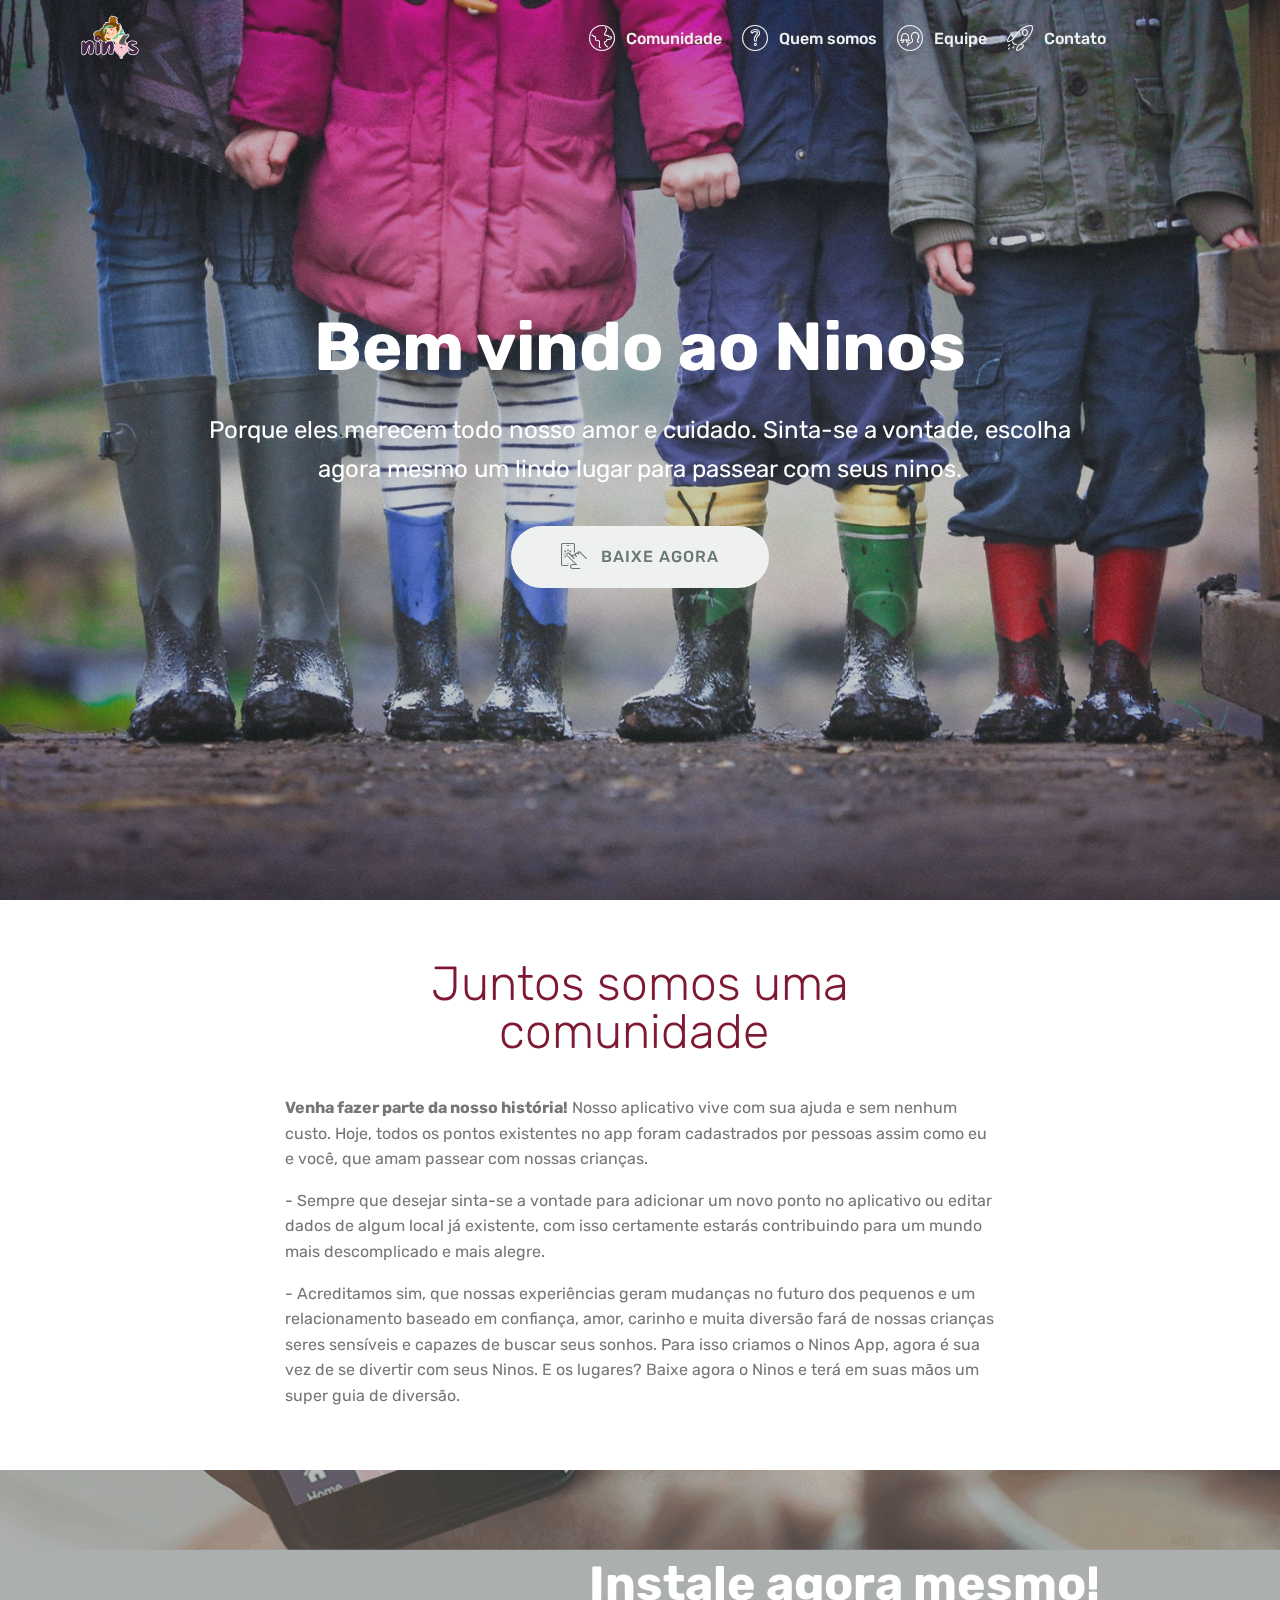
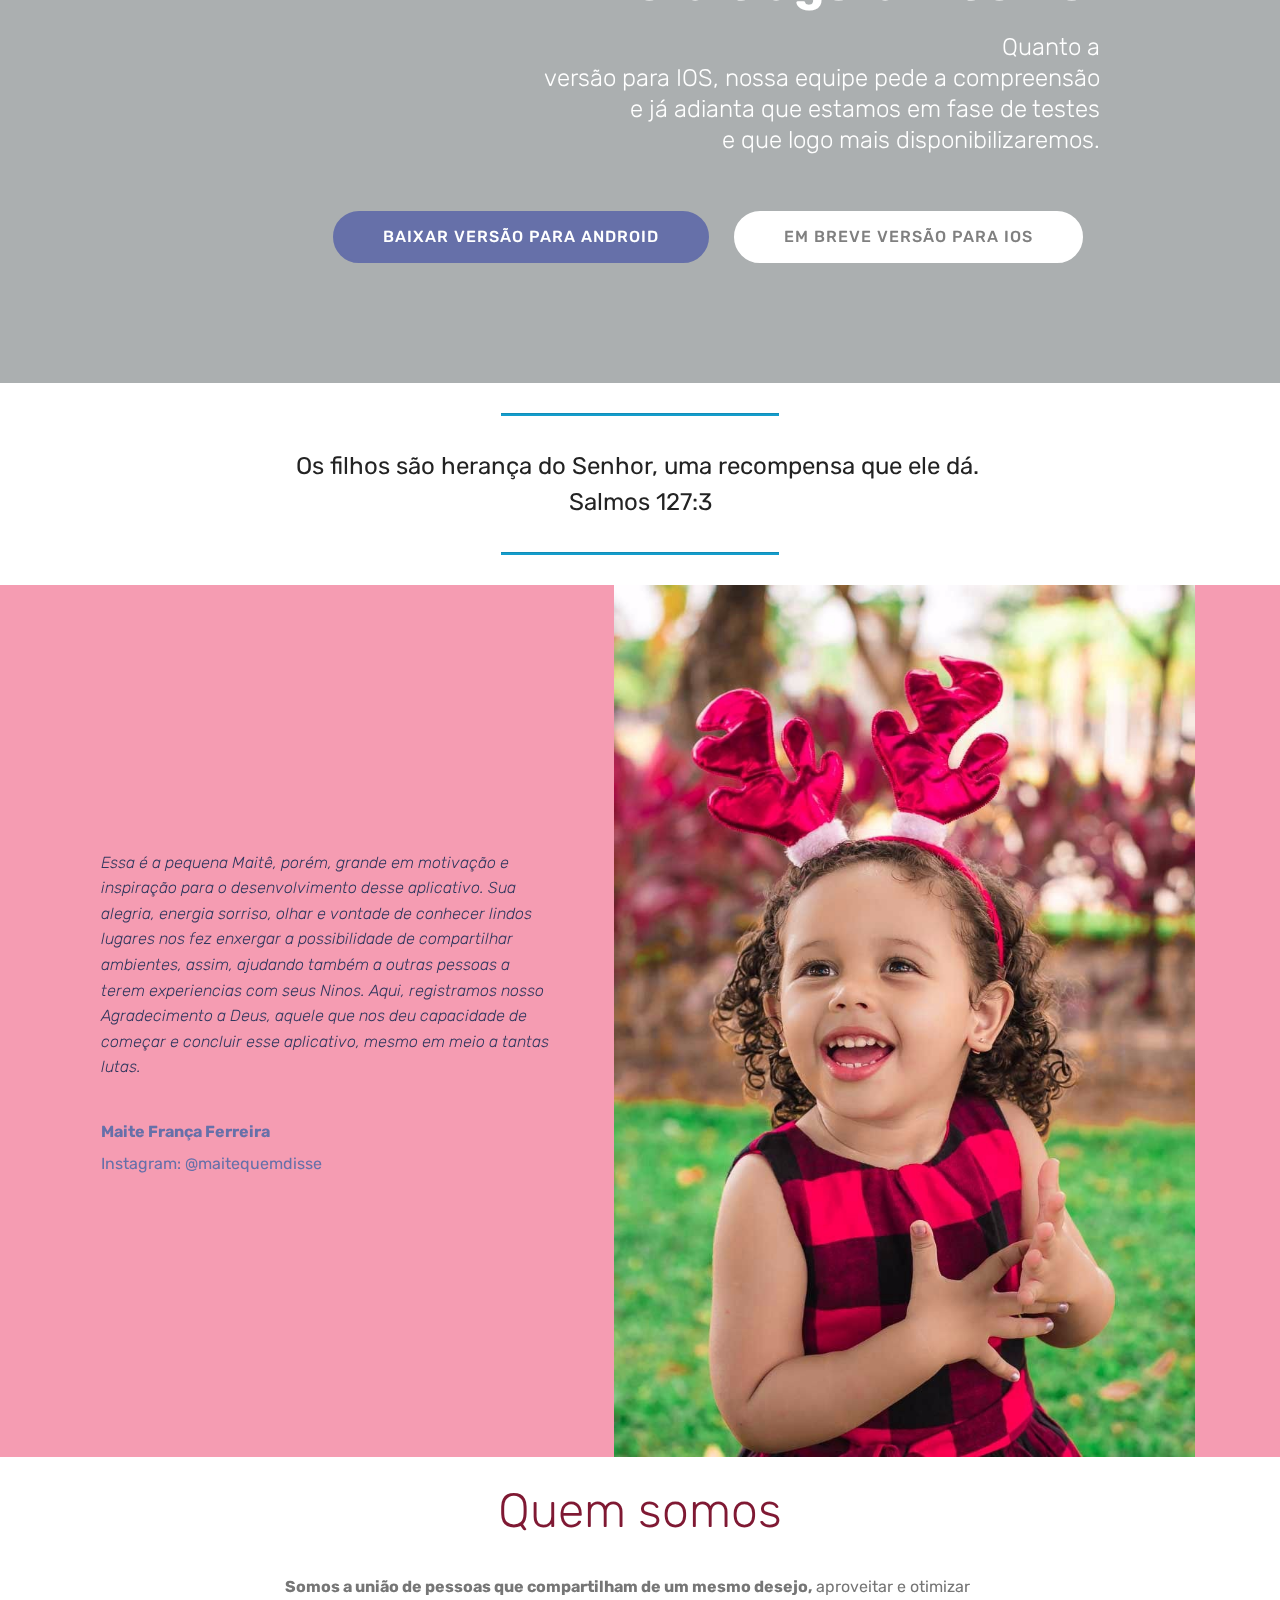
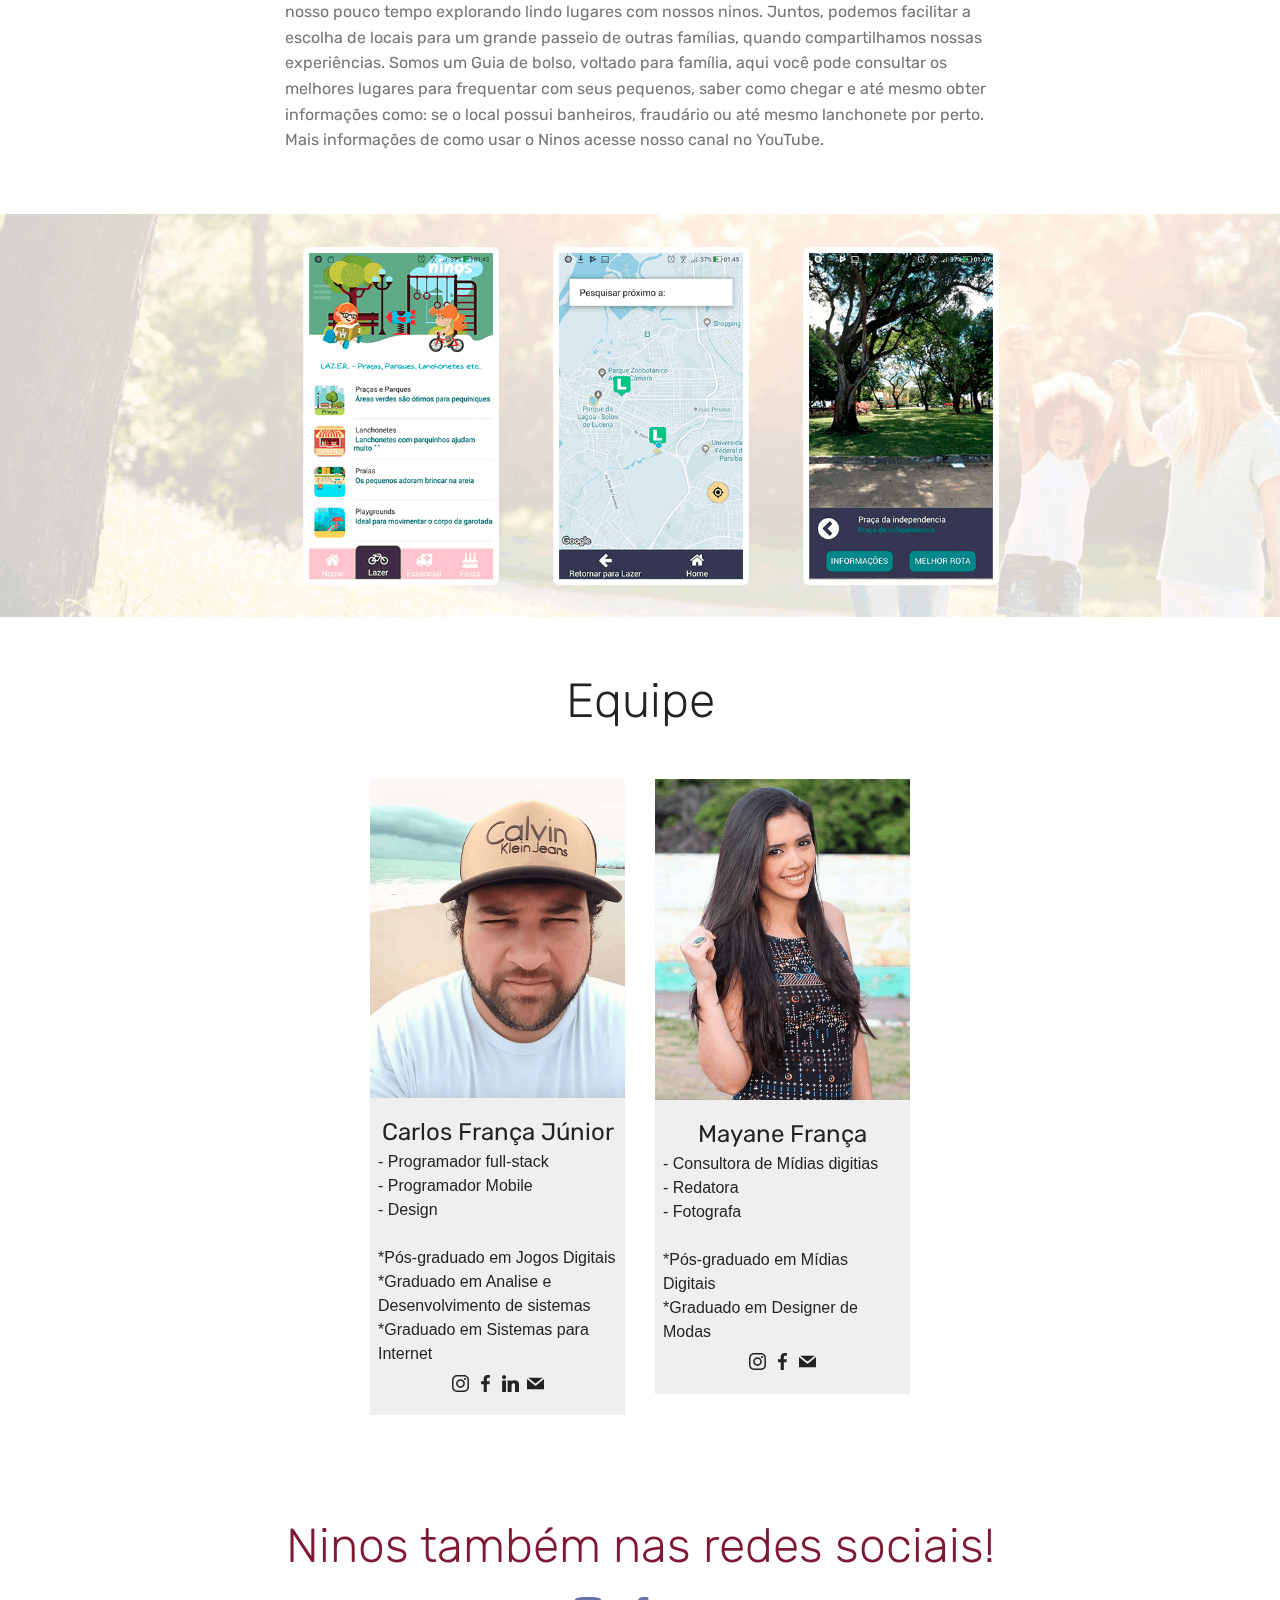
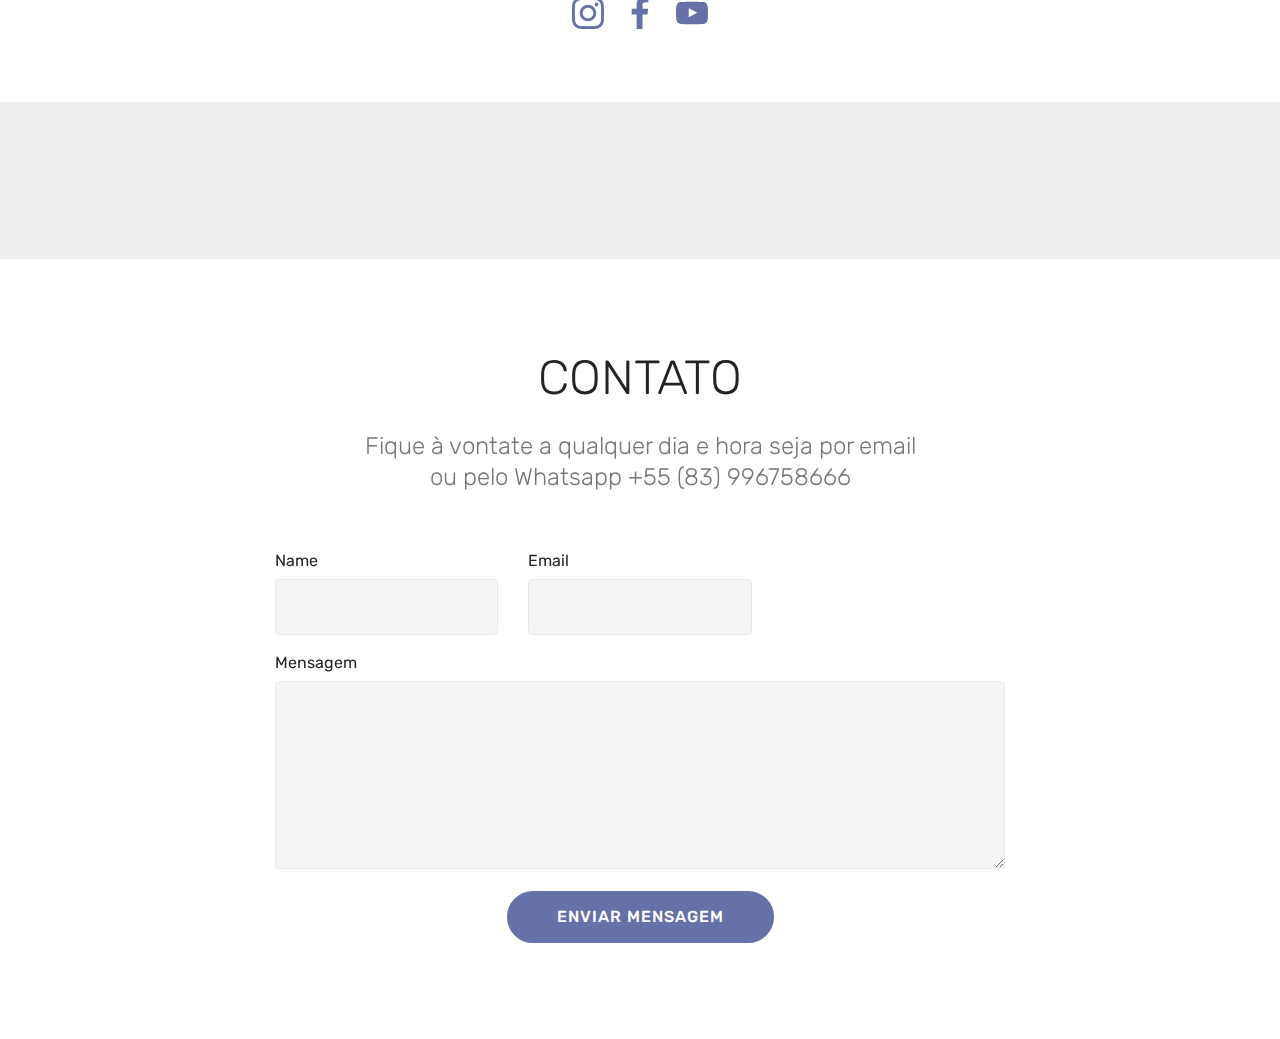
==== commit 3ca473ab: "Update index.html" ====
--- a/index.html
+++ b/index.html
@@ -303,39 +303,28 @@
                 <h2 class="pb-3 mbr-fonts-style display-2">
                     Ninos também nas redes sociais!</h2>
                 <div class="social-list pl-0 mb-0">
-                    <a href="https://twitter.com/mobirise" target="_blank">
+                    <a href="https://www.instagram.com/ninos.app" target="_blank">
                         <span class="px-2 mbr-iconfont mbr-iconfont-social socicon-instagram socicon"></span>
                     </a>
-                    <a href="https://www.facebook.com/pages/Mobirise/1616226671953247" target="_blank">
+                    <a href="#" target="_blank">
                         <span class="px-2 socicon-facebook socicon mbr-iconfont mbr-iconfont-social"></span>
                     </a>
-                    <a href="https://instagram.com/mobirise" target="_blank">
+                    <a href="https://www.youtube.com/channel/UC9O5ANEHIW0qMN1AwXdNu4w?view_as=subscriber" target="_blank">
                         <span class="px-2 mbr-iconfont mbr-iconfont-social socicon-youtube socicon"></span>
                     </a>
-                    <a href="https://www.instagram.com/ninos.app" target="_blank">
-                        
-                    </a>
-                    <a href="#" target="_blank">
-                        
-                    </a>
-                    <a href="https://www.youtube.com/channel/UC9O5ANEHIW0qMN1AwXdNu4w?view_as=subscriber" target="_blank">
-                        
-                    </a>
-                </div>
-            </div>
-        </div>
-    </div>
-</section>
-
-<section class="contacts4 cid-rv1AwhR6T1" id="contacts4-q">
-
-    
-
-    <div class="main_wrapper">
-        
-        <!--Map-->
-<iframe src="https://www.google.com/maps/embed?pb=!1m18!1m12!1m3!1d3959.0119430390746!2d-34.856286794041246!3d-7.124612080443157!2m3!1f0!2f0!3f0!3m2!1i1024!2i768!4f13.1!3m3!1m2!1s0x7acc2acd64e0bf9%3A0x34fbb0dcdb0e625f!2sAv.+Nabuco+de+Assis+-+Expedicion%C3%A1rios%2C+Jo%C3%A3o+Pessoa+-+PB%2C+58033-455!5e0!3m2!1spt-BR!2sbr!4v1562376004120!5m2!1spt-BR!2sbr" width="1500" height="400" frameborder="0" style="border:0" allowfullscreen></iframe>      </div>
-   
+                
+                </div>
+            </div>
+        </div>
+    </div>
+</section>
+
+
+<section class="map1 cid-rvKV9LTupT" id="map1-l">
+
+     
+
+    <div class="google-map"><iframe frameborder="0" style="border:0" src="https://www.google.com/maps/embed?pb=!1m18!1m12!1m3!1d3959.0119005946235!2d-34.85645448620943!3d-7.124616994855213!2m3!1f0!2f0!3f0!3m2!1i1024!2i768!4f13.1!3m3!1m2!1s0x7acc2acd64e0bf9%3A0x34fbb0dcdb0e625f!2sAv.+Nabuco+de+Assis+-+Expedicion%C3%A1rios%2C+Jo%C3%A3o+Pessoa+-+PB%2C+58033-455!5e0!3m2!1spt-BR!2sbr!4v1562699921944!5m2!1spt-BR!2sbr" allowfullscreen=""></iframe></div>
 </section>
 
 <section class="mbr-section form1 cid-rv6E2RX2uK" id="form1-z">
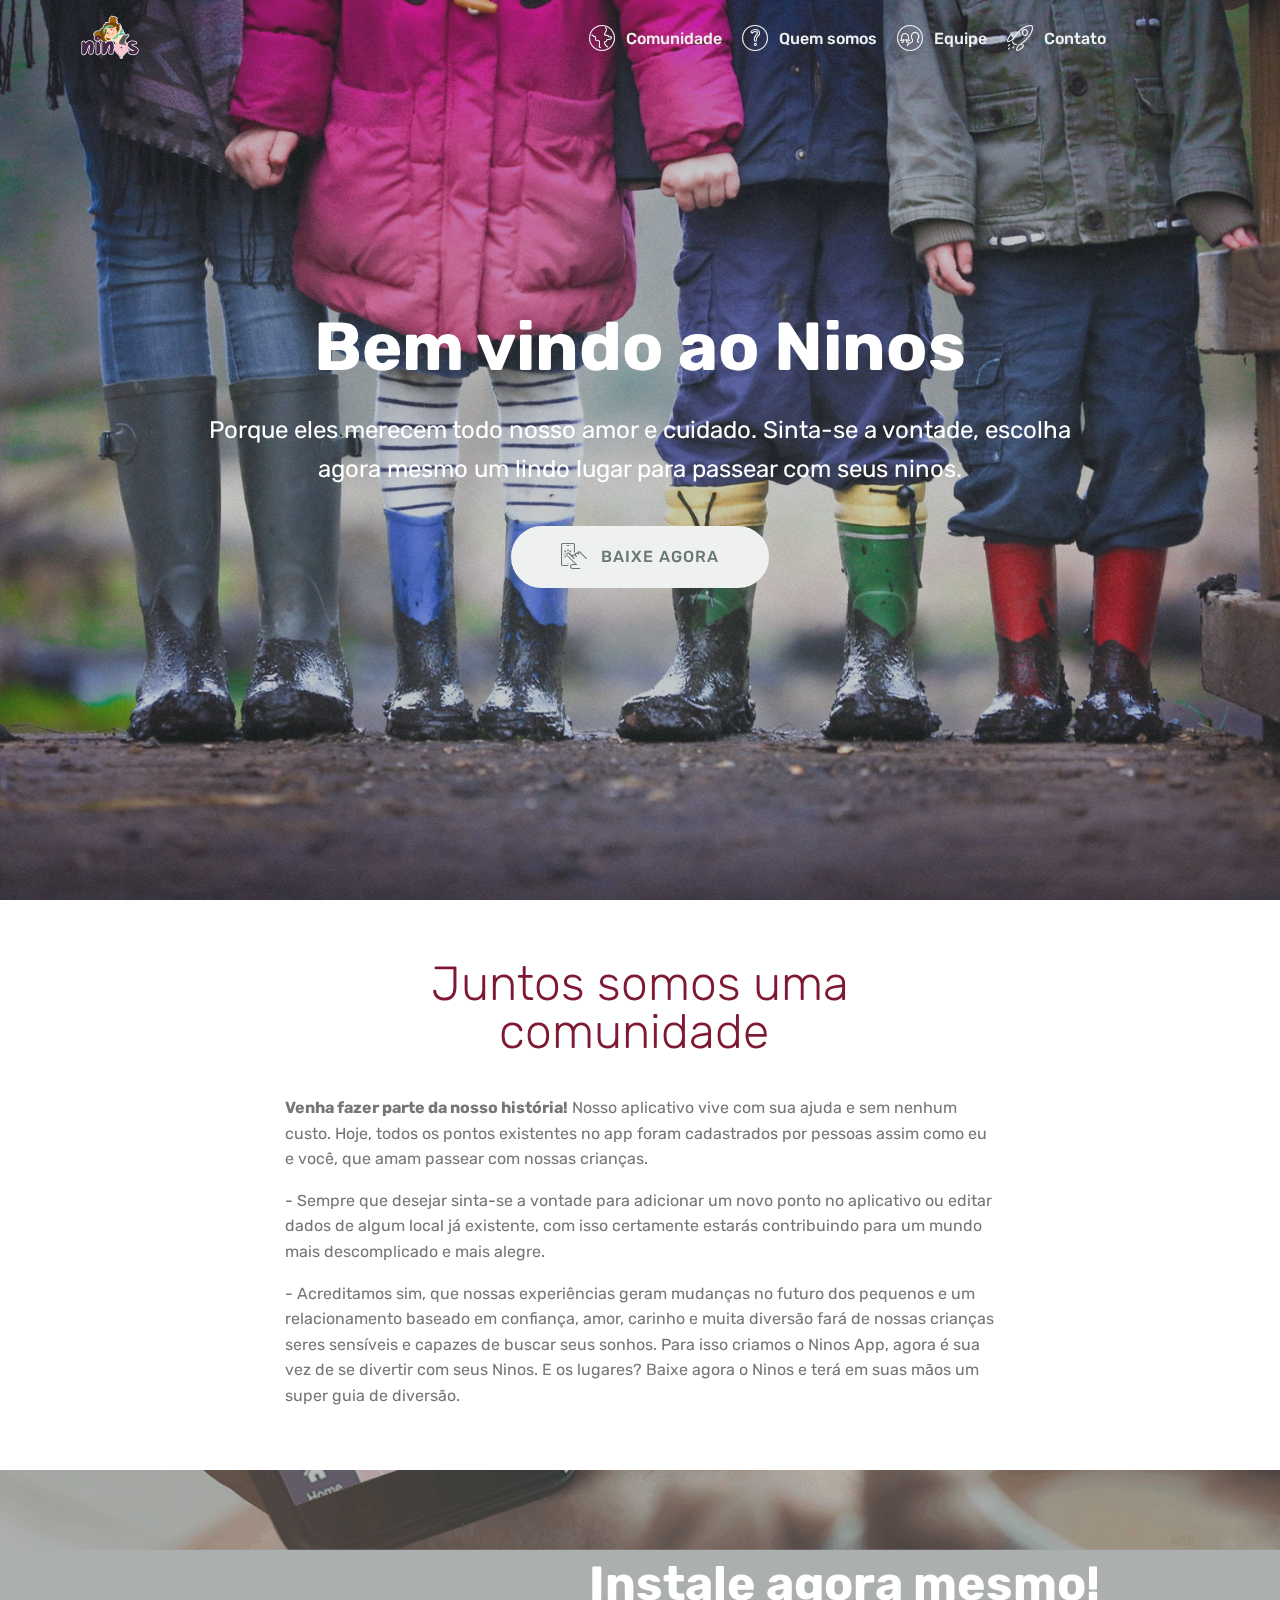
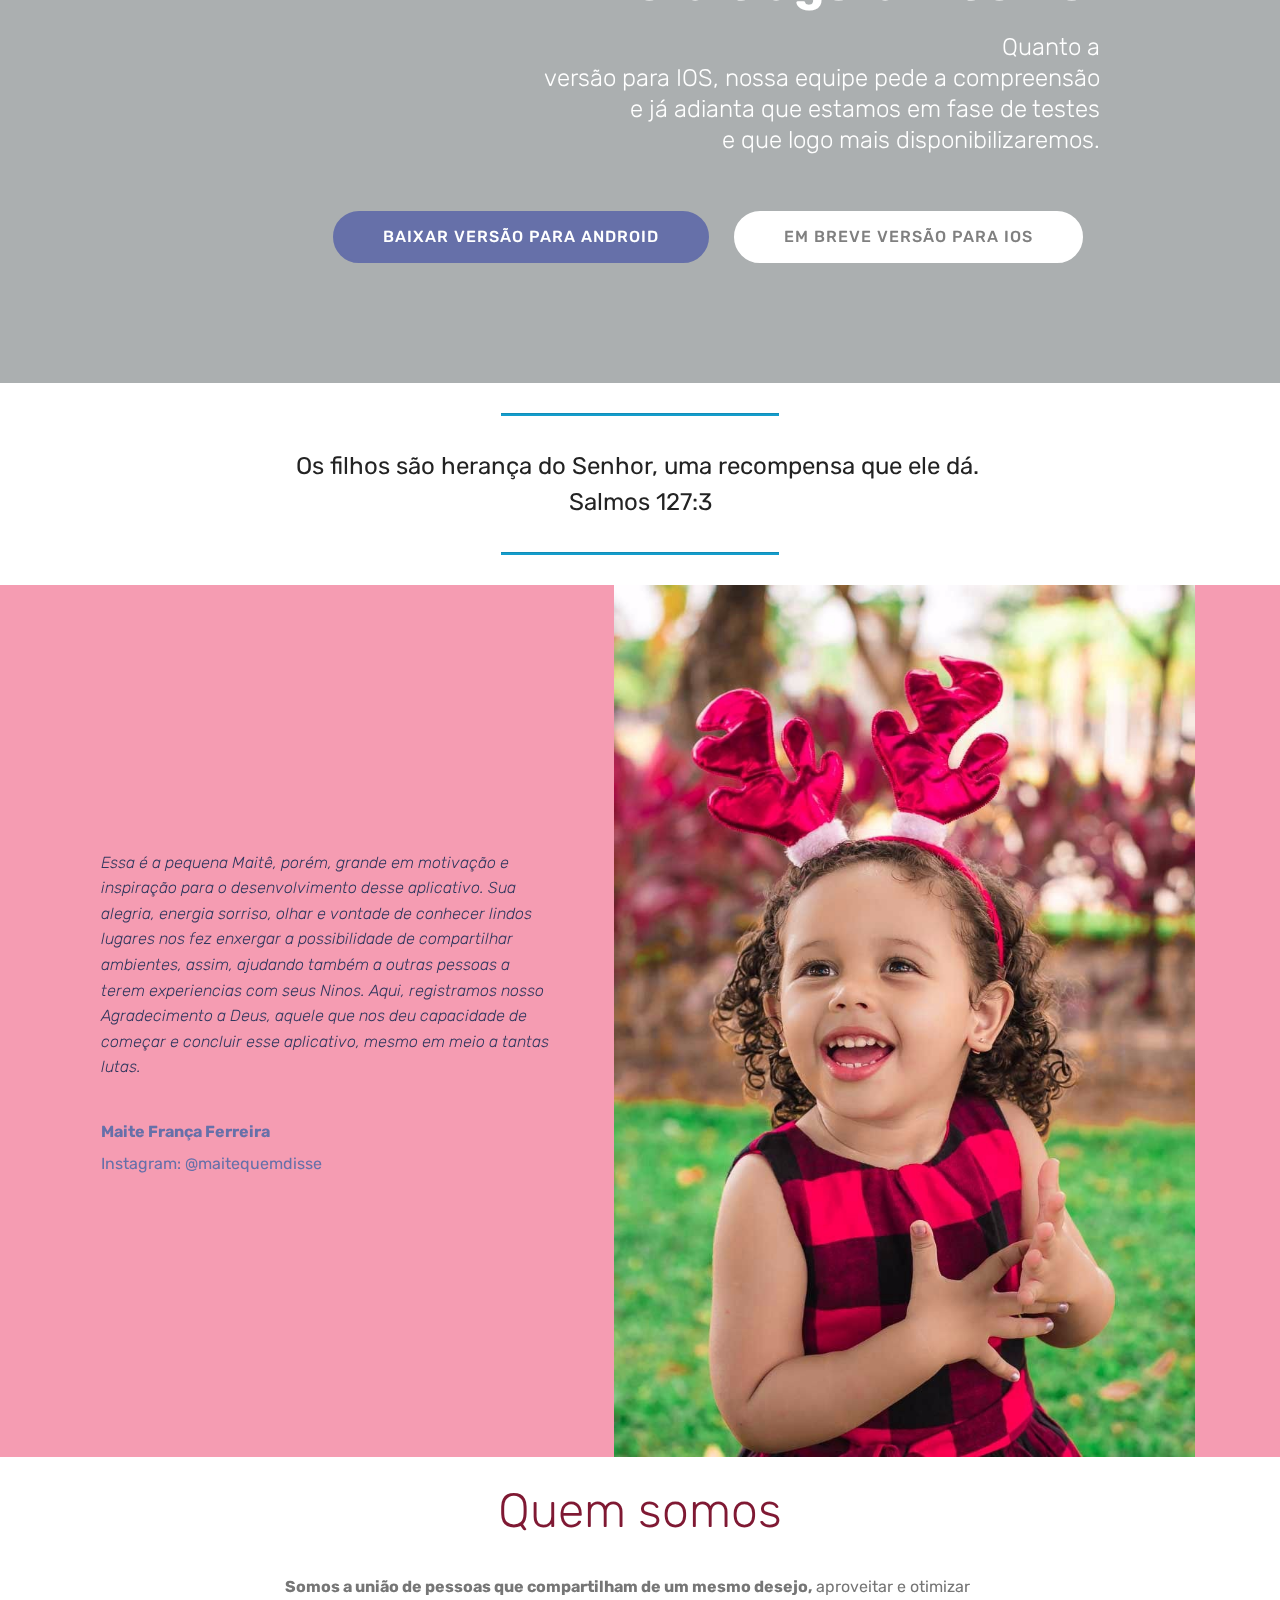
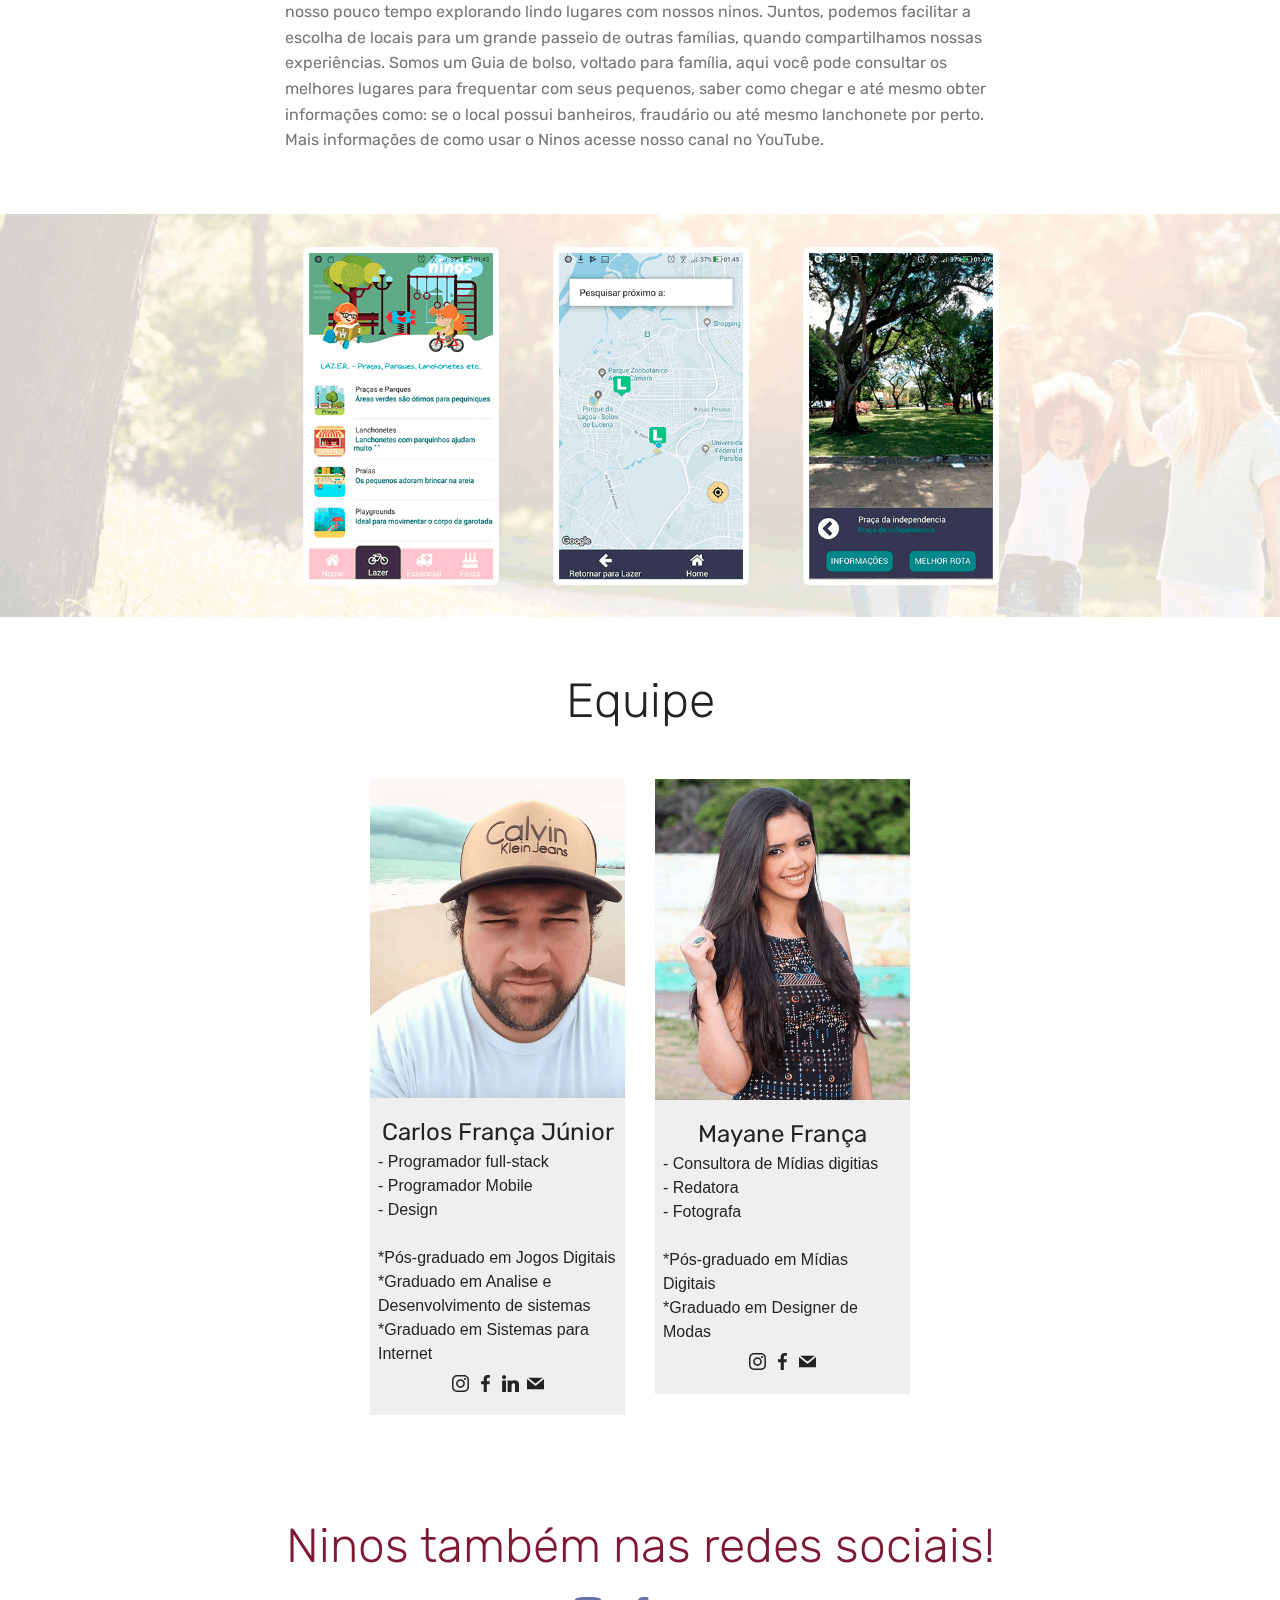
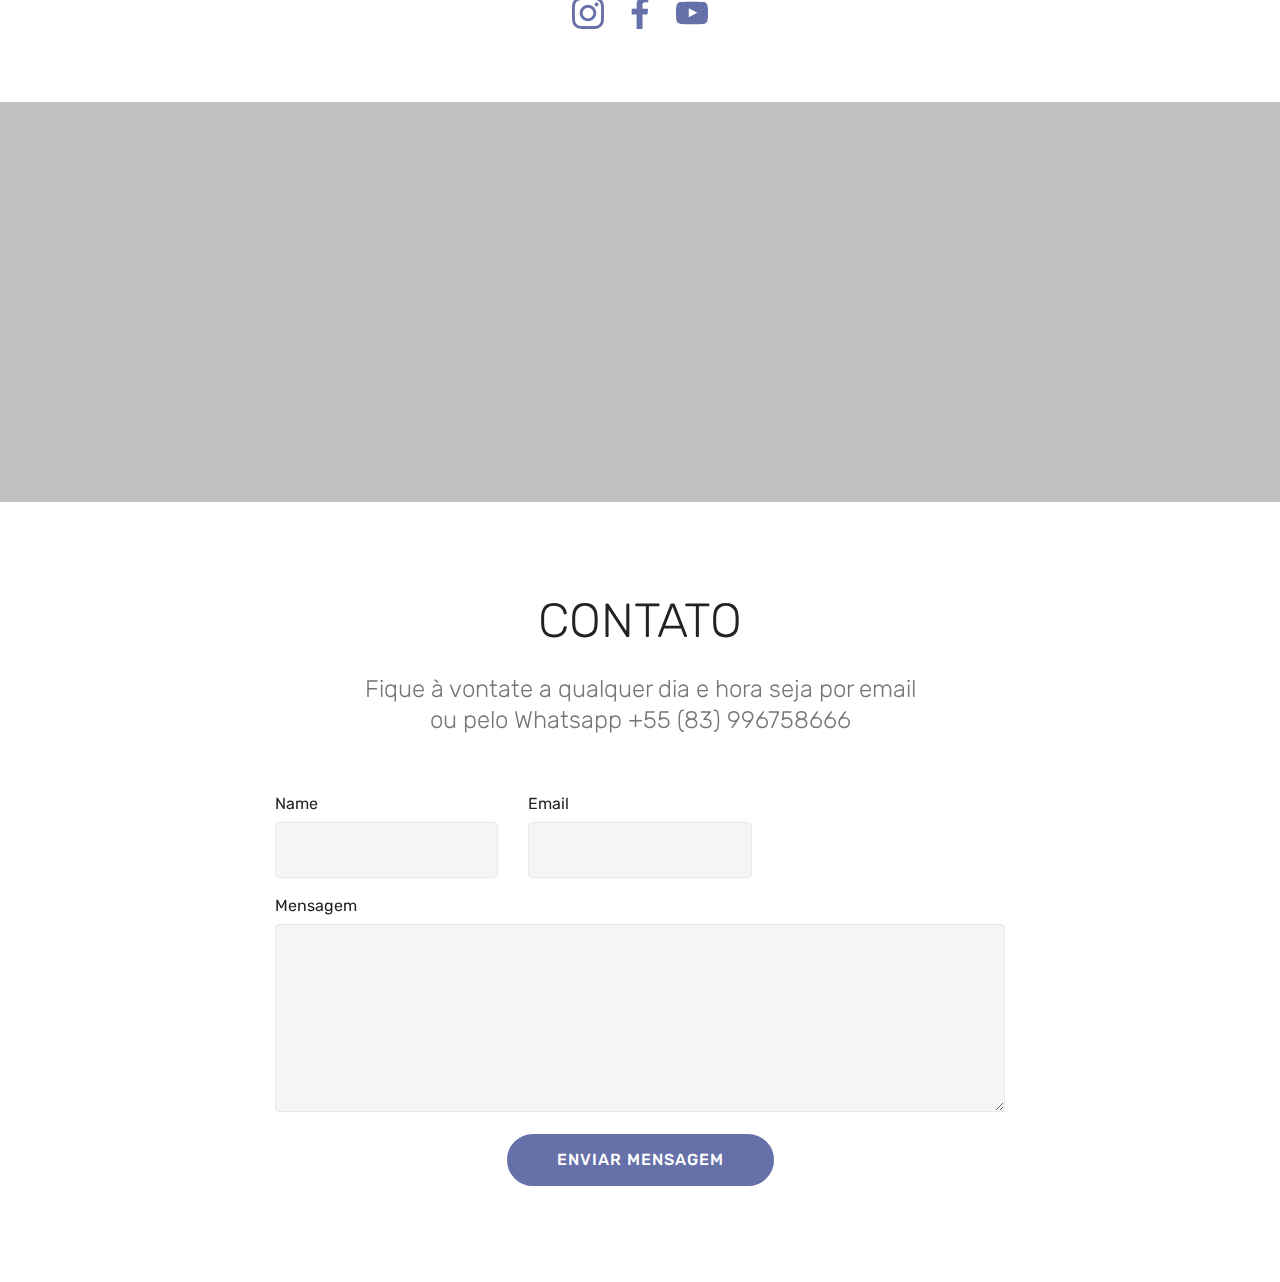
==== commit 953ddc28: "Update index.html" ====
--- a/index.html
+++ b/index.html
@@ -319,12 +319,17 @@
     </div>
 </section>
 
-
-<section class="map1 cid-rvKV9LTupT" id="map1-l">
-
-     
-
-    <div class="google-map"><iframe frameborder="0" style="border:0" src="https://www.google.com/maps/embed?pb=!1m18!1m12!1m3!1d3959.0119005946235!2d-34.85645448620943!3d-7.124616994855213!2m3!1f0!2f0!3f0!3m2!1i1024!2i768!4f13.1!3m3!1m2!1s0x7acc2acd64e0bf9%3A0x34fbb0dcdb0e625f!2sAv.+Nabuco+de+Assis+-+Expedicion%C3%A1rios%2C+Jo%C3%A3o+Pessoa+-+PB%2C+58033-455!5e0!3m2!1spt-BR!2sbr!4v1562699921944!5m2!1spt-BR!2sbr" allowfullscreen=""></iframe></div>
+<section class="contacts4 cid-rv1AwhR6T1" id="contacts4-q">
+
+    
+
+    <div class="main_wrapper">
+
+        <!--Map-->
+            <iframe frameborder="0" style="border:0" src="https://www.google.com/maps/embed?pb=!1m18!1m12!1m3!1d3959.0119005946235!2d-34.85645448620943!3d-7.124616994855213!2m3!1f0!2f0!3f0!3m2!1i1024!2i768!4f13.1!3m3!1m2!1s0x7acc2acd64e0bf9%3A0x34fbb0dcdb0e625f!2sAv.+Nabuco+de+Assis+-+Expedicion%C3%A1rios%2C+Jo%C3%A3o+Pessoa+-+PB%2C+58033-455!5e0!3m2!1spt-BR!2sbr!4v1562699921944!5m2!1spt-BR!2sbr" allowfullscreen=""></iframe>
+
+ </div>
+   
 </section>
 
 <section class="mbr-section form1 cid-rv6E2RX2uK" id="form1-z">
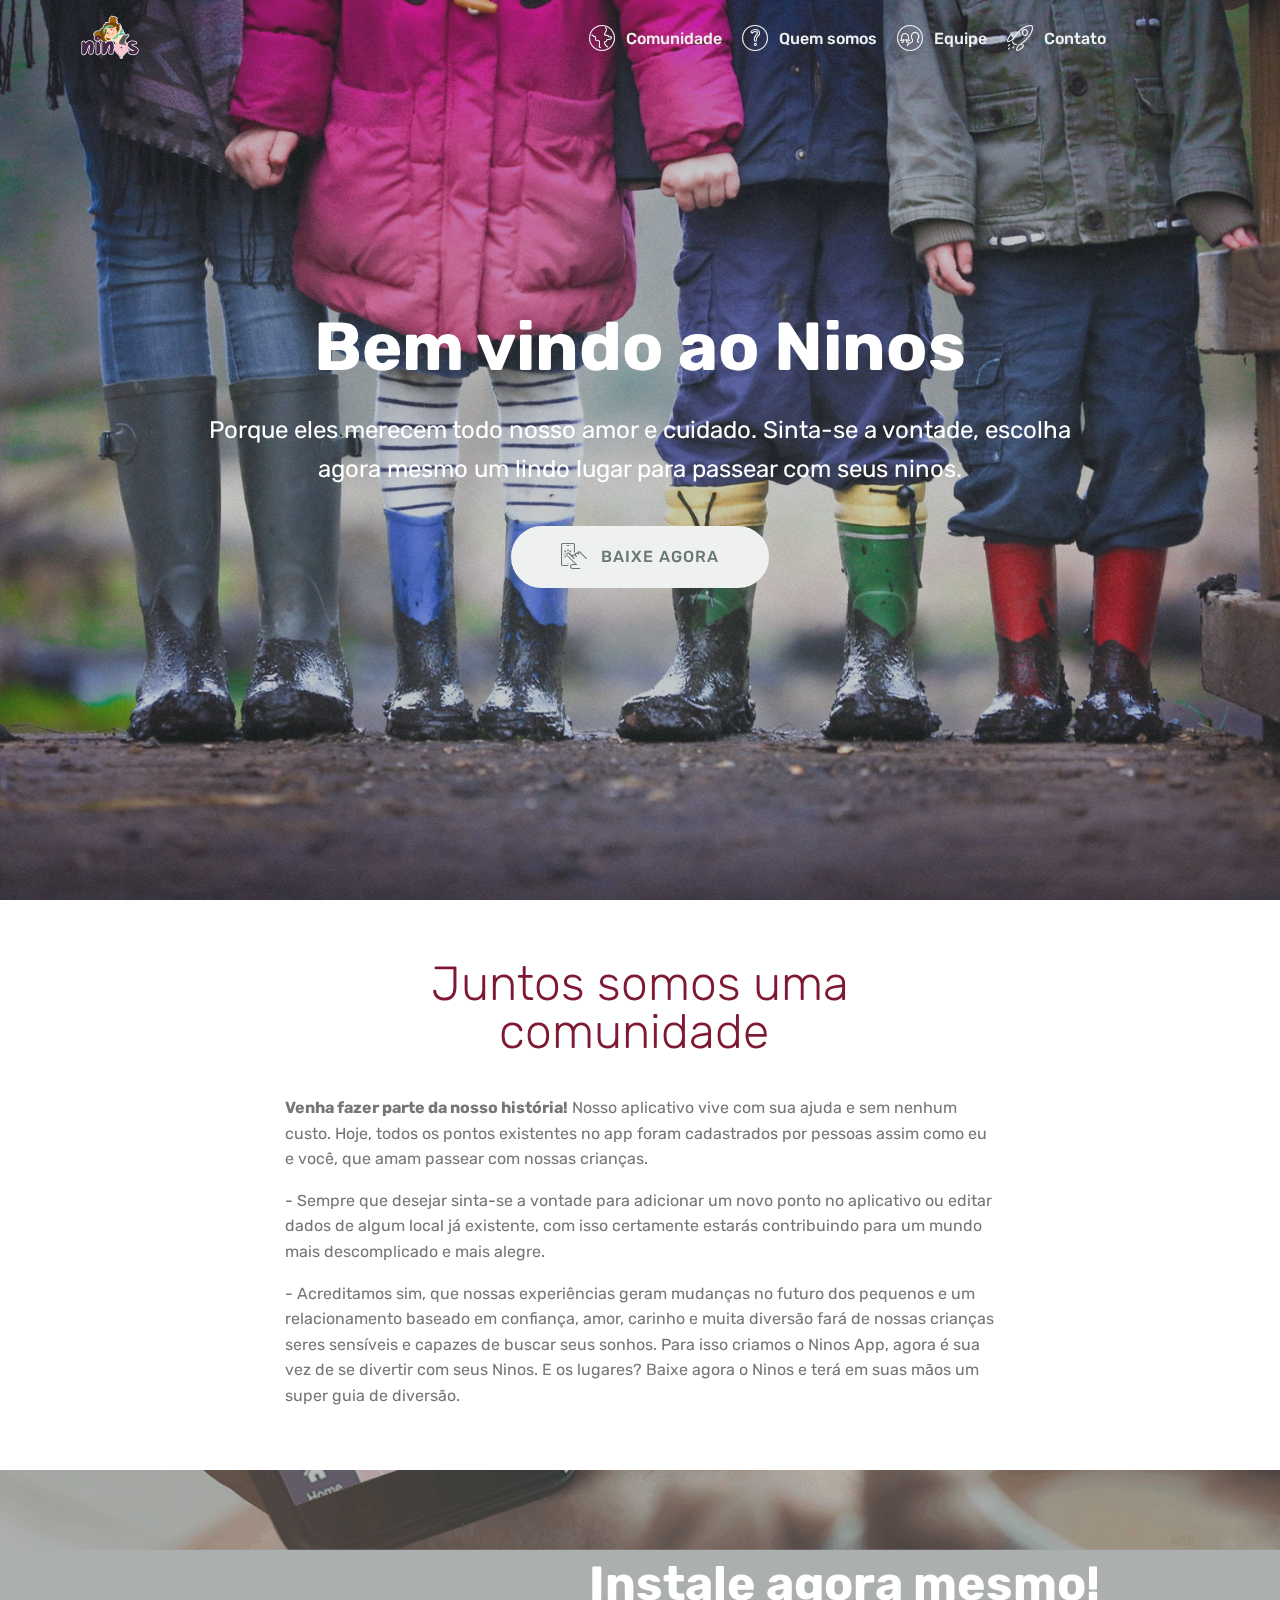
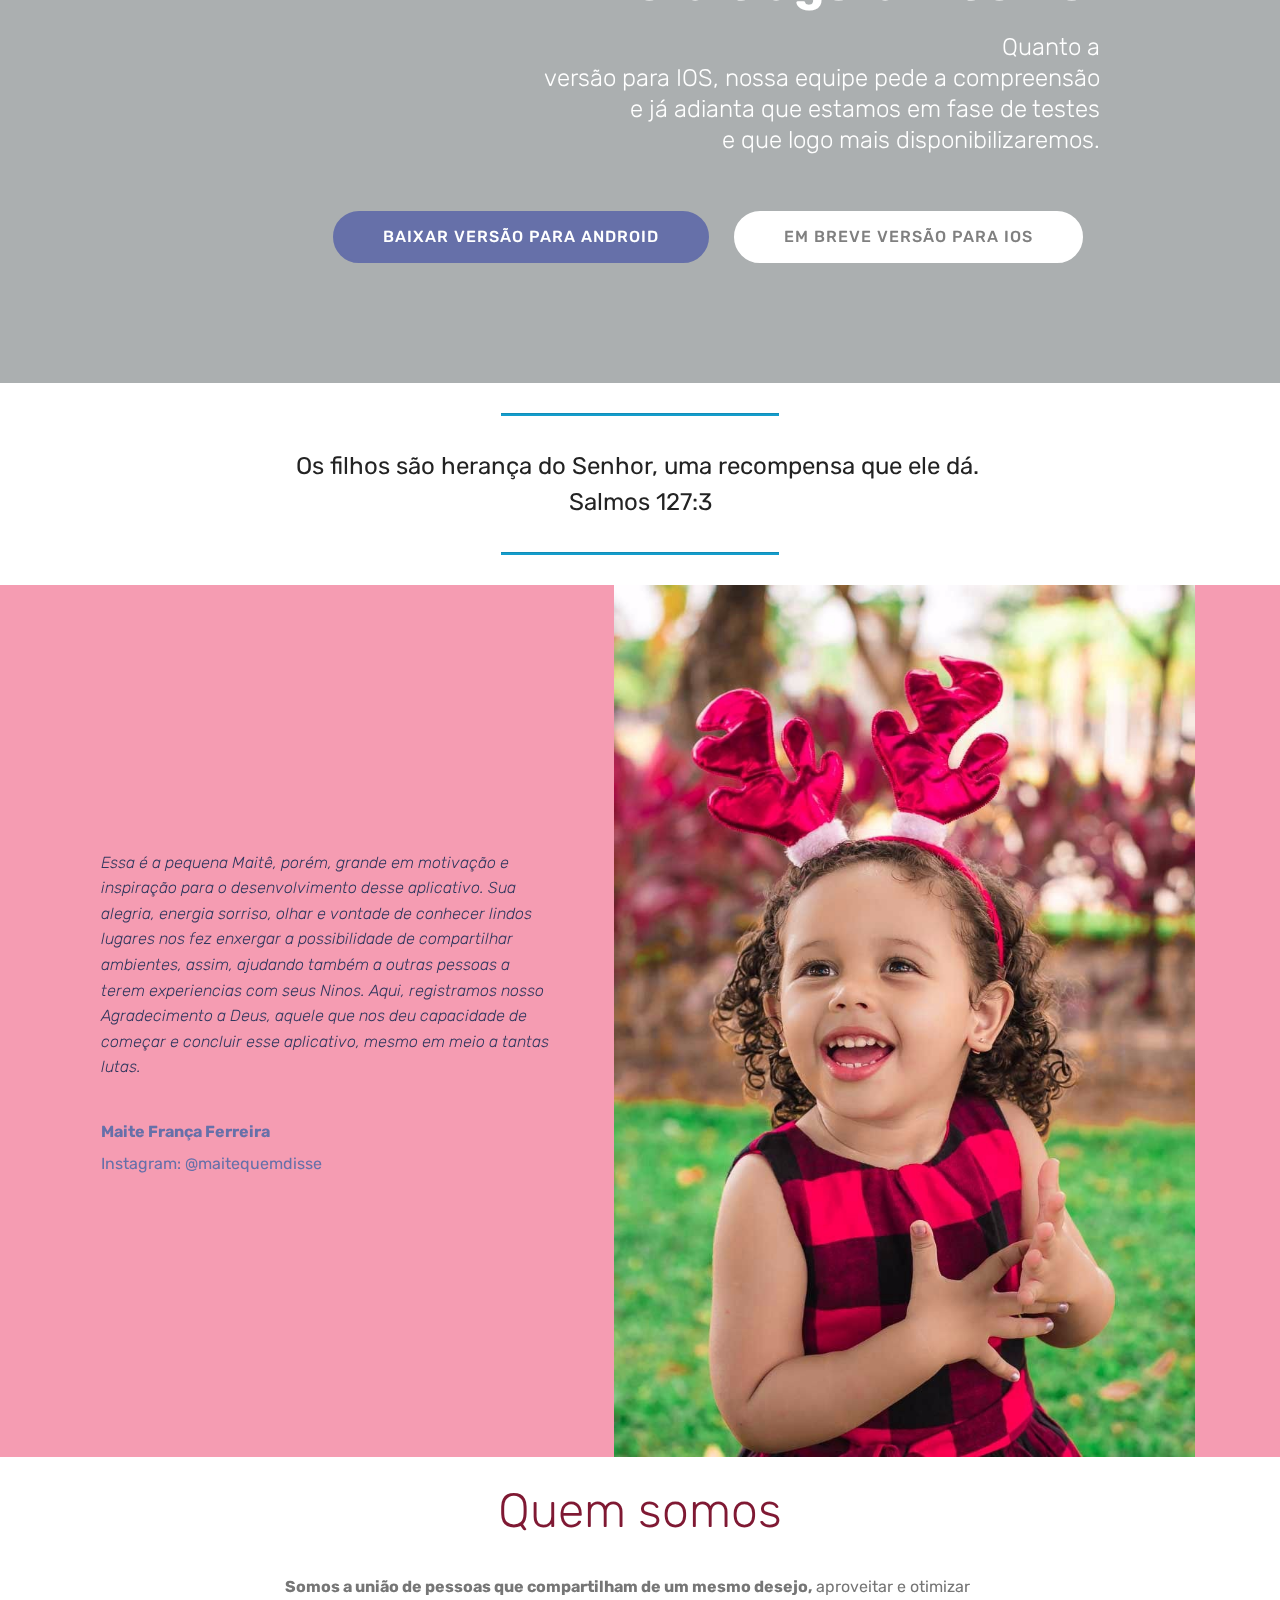
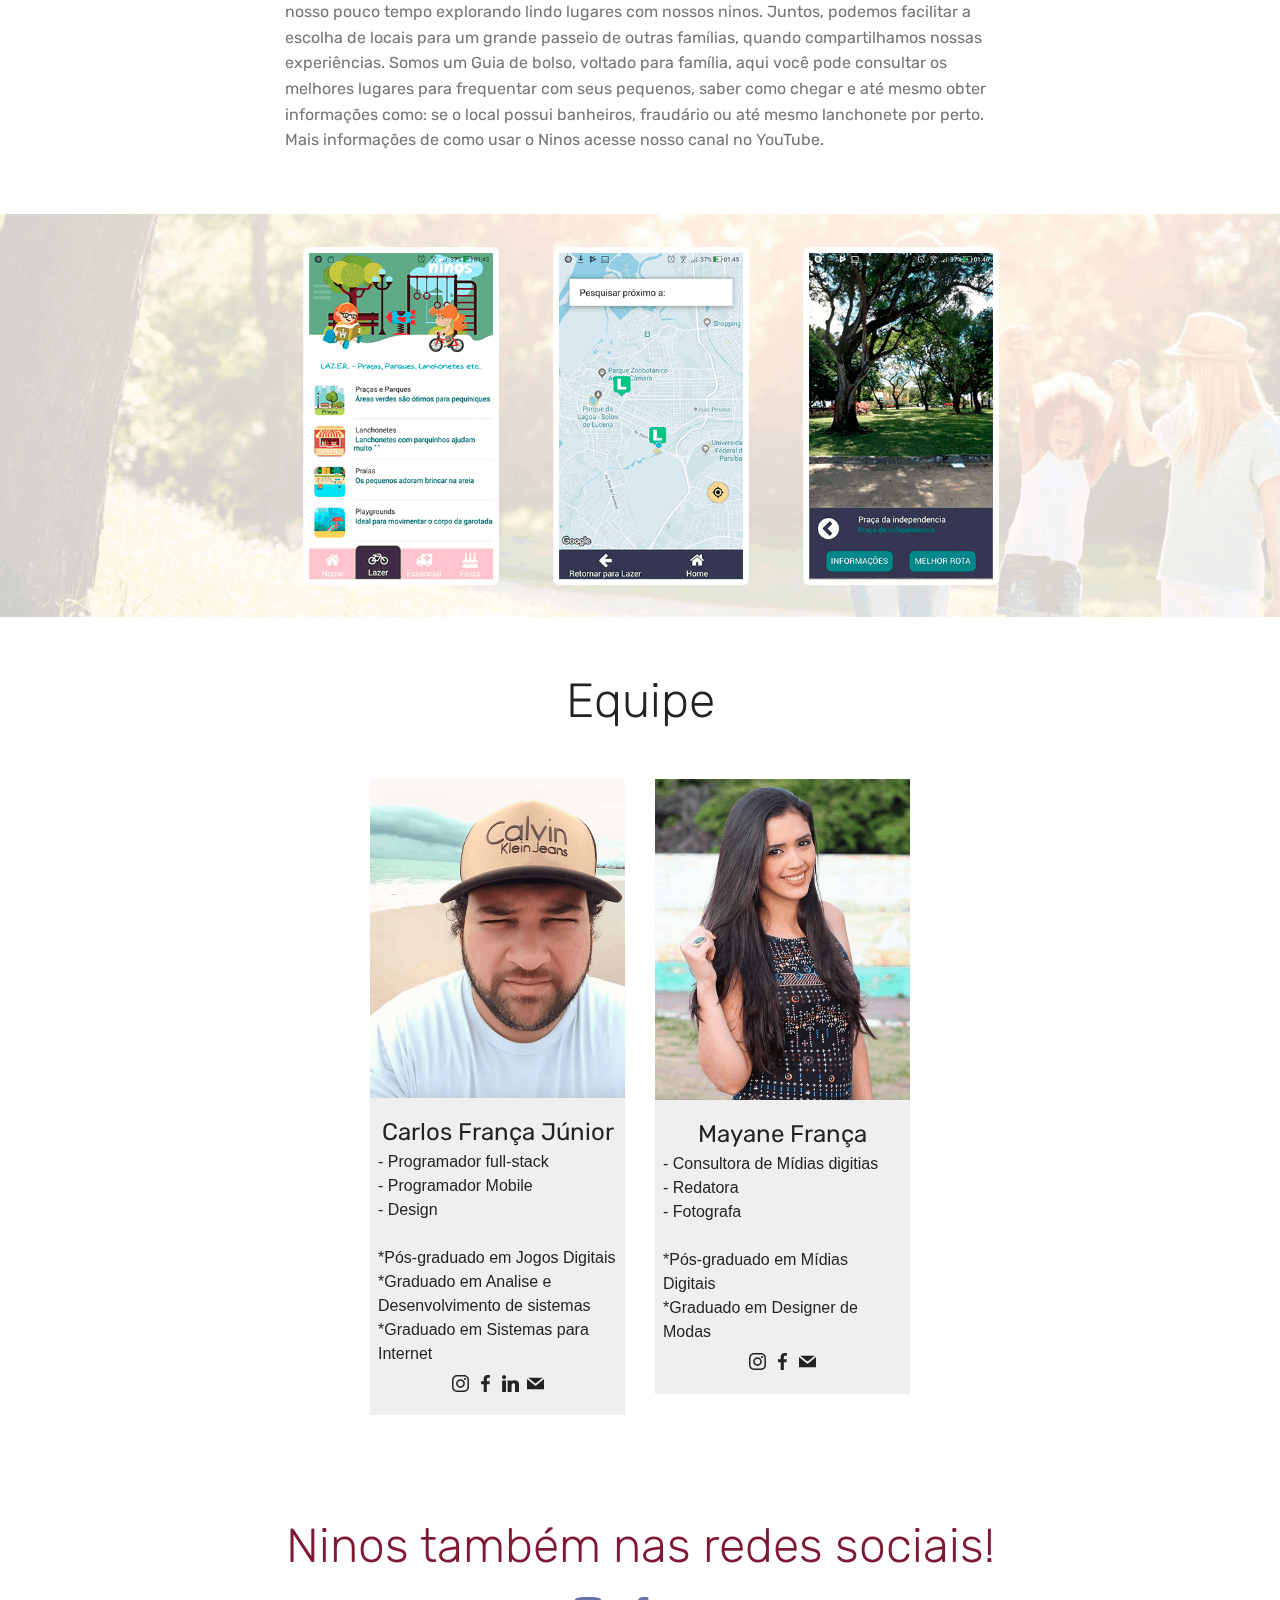
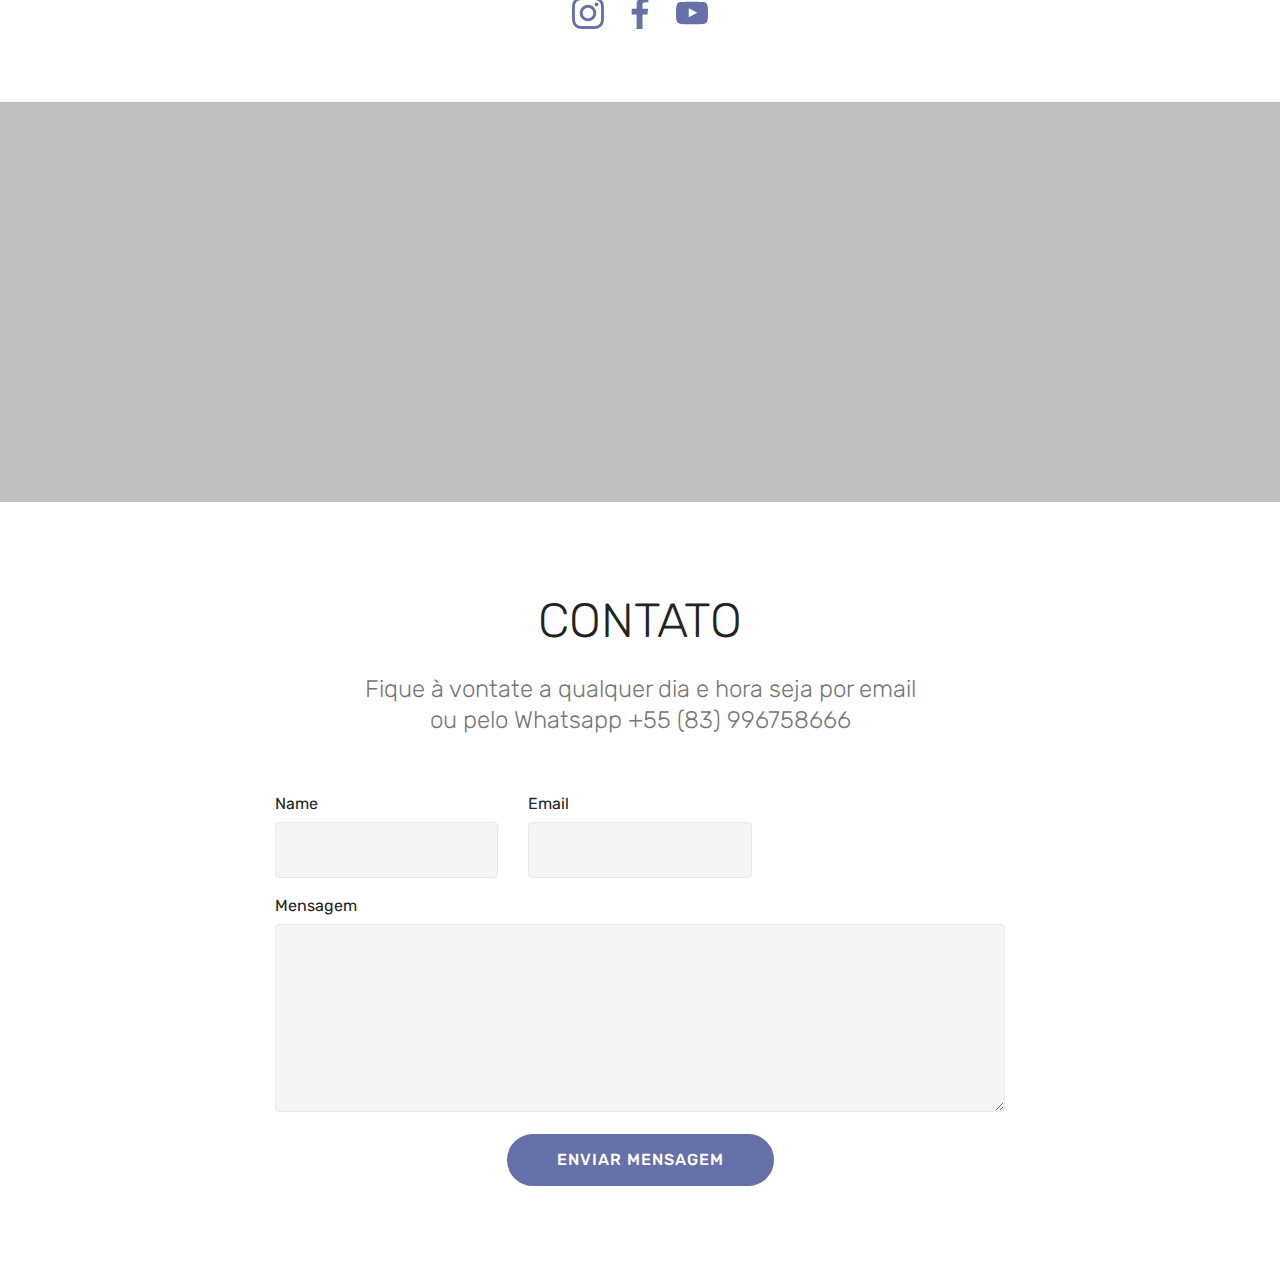
==== commit f22376ae: "Update index.html" ====
--- a/index.html
+++ b/index.html
@@ -326,7 +326,7 @@
     <div class="main_wrapper">
 
         <!--Map-->
-            <iframe frameborder="0" style="border:0" src="https://www.google.com/maps/embed?pb=!1m18!1m12!1m3!1d3959.0119005946235!2d-34.85645448620943!3d-7.124616994855213!2m3!1f0!2f0!3f0!3m2!1i1024!2i768!4f13.1!3m3!1m2!1s0x7acc2acd64e0bf9%3A0x34fbb0dcdb0e625f!2sAv.+Nabuco+de+Assis+-+Expedicion%C3%A1rios%2C+Jo%C3%A3o+Pessoa+-+PB%2C+58033-455!5e0!3m2!1spt-BR!2sbr!4v1562699921944!5m2!1spt-BR!2sbr" allowfullscreen=""></iframe>
+            <iframe src="https://www.google.com/maps/embed?pb=!1m18!1m12!1m3!1d3959.0119005946235!2d-34.85645448620943!3d-7.124616994855213!2m3!1f0!2f0!3f0!3m2!1i1024!2i768!4f13.1!3m3!1m2!1s0x7acc2acd64e0bf9%3A0x34fbb0dcdb0e625f!2sAv.+Nabuco+de+Assis+-+Expedicion%C3%A1rios%2C+Jo%C3%A3o+Pessoa+-+PB%2C+58033-455!5e0!3m2!1spt-BR!2sbr!4v1562699921944!5m2!1spt-BR!2sbr" width="1920" height="600" frameborder="0" style="border:0" allowfullscreen></iframe>
 
  </div>
    
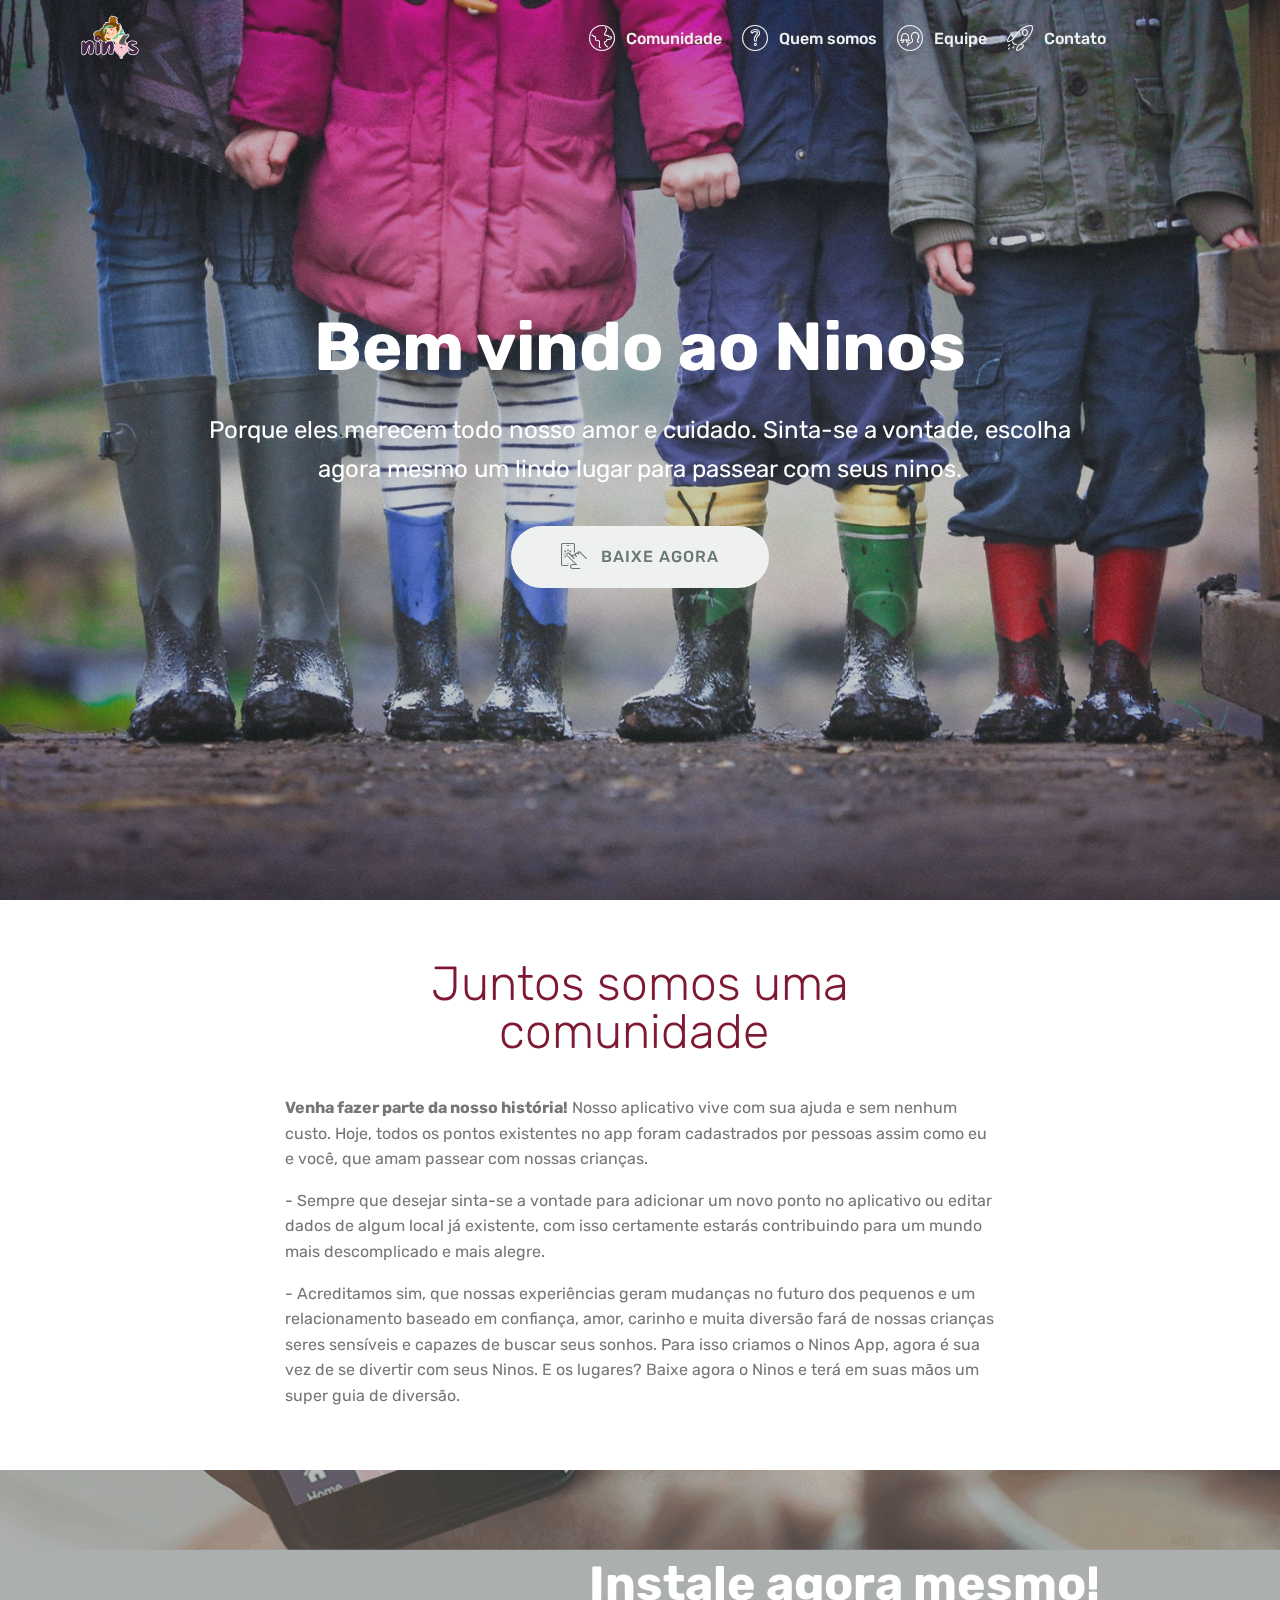
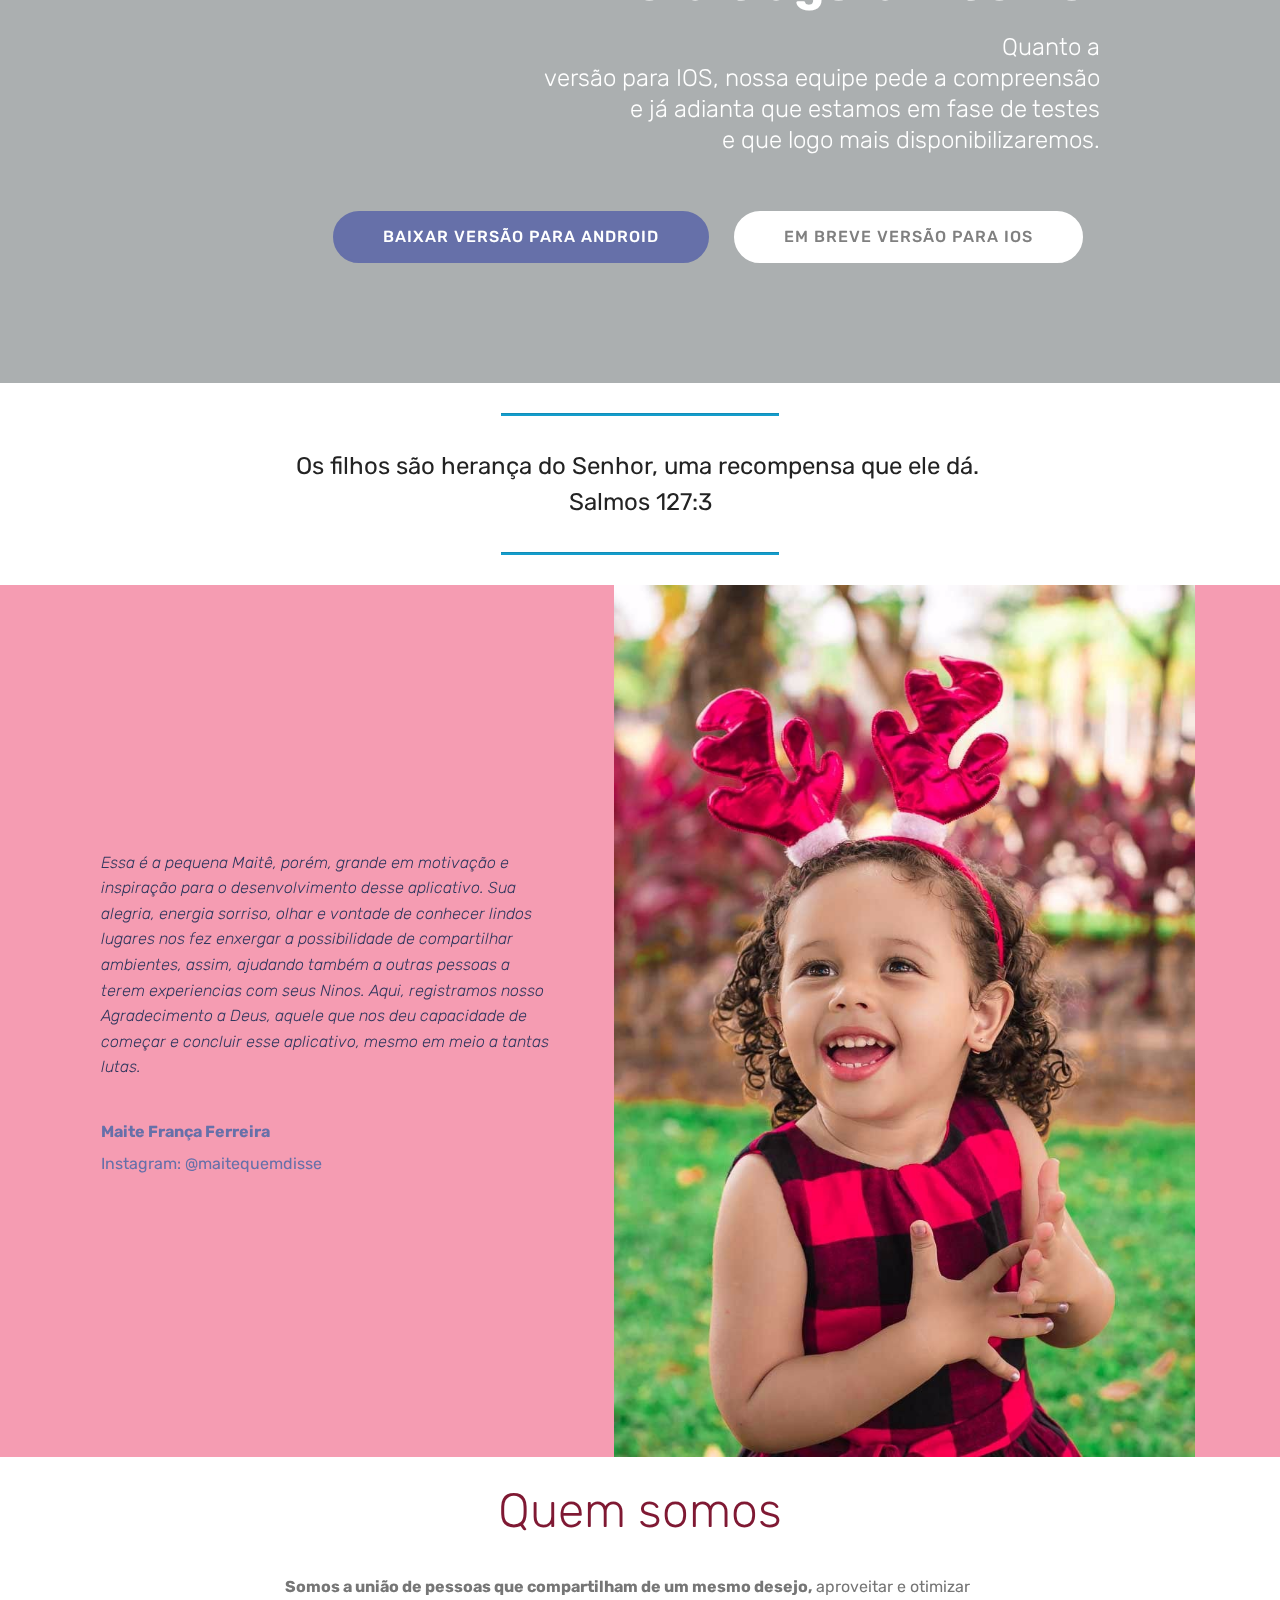
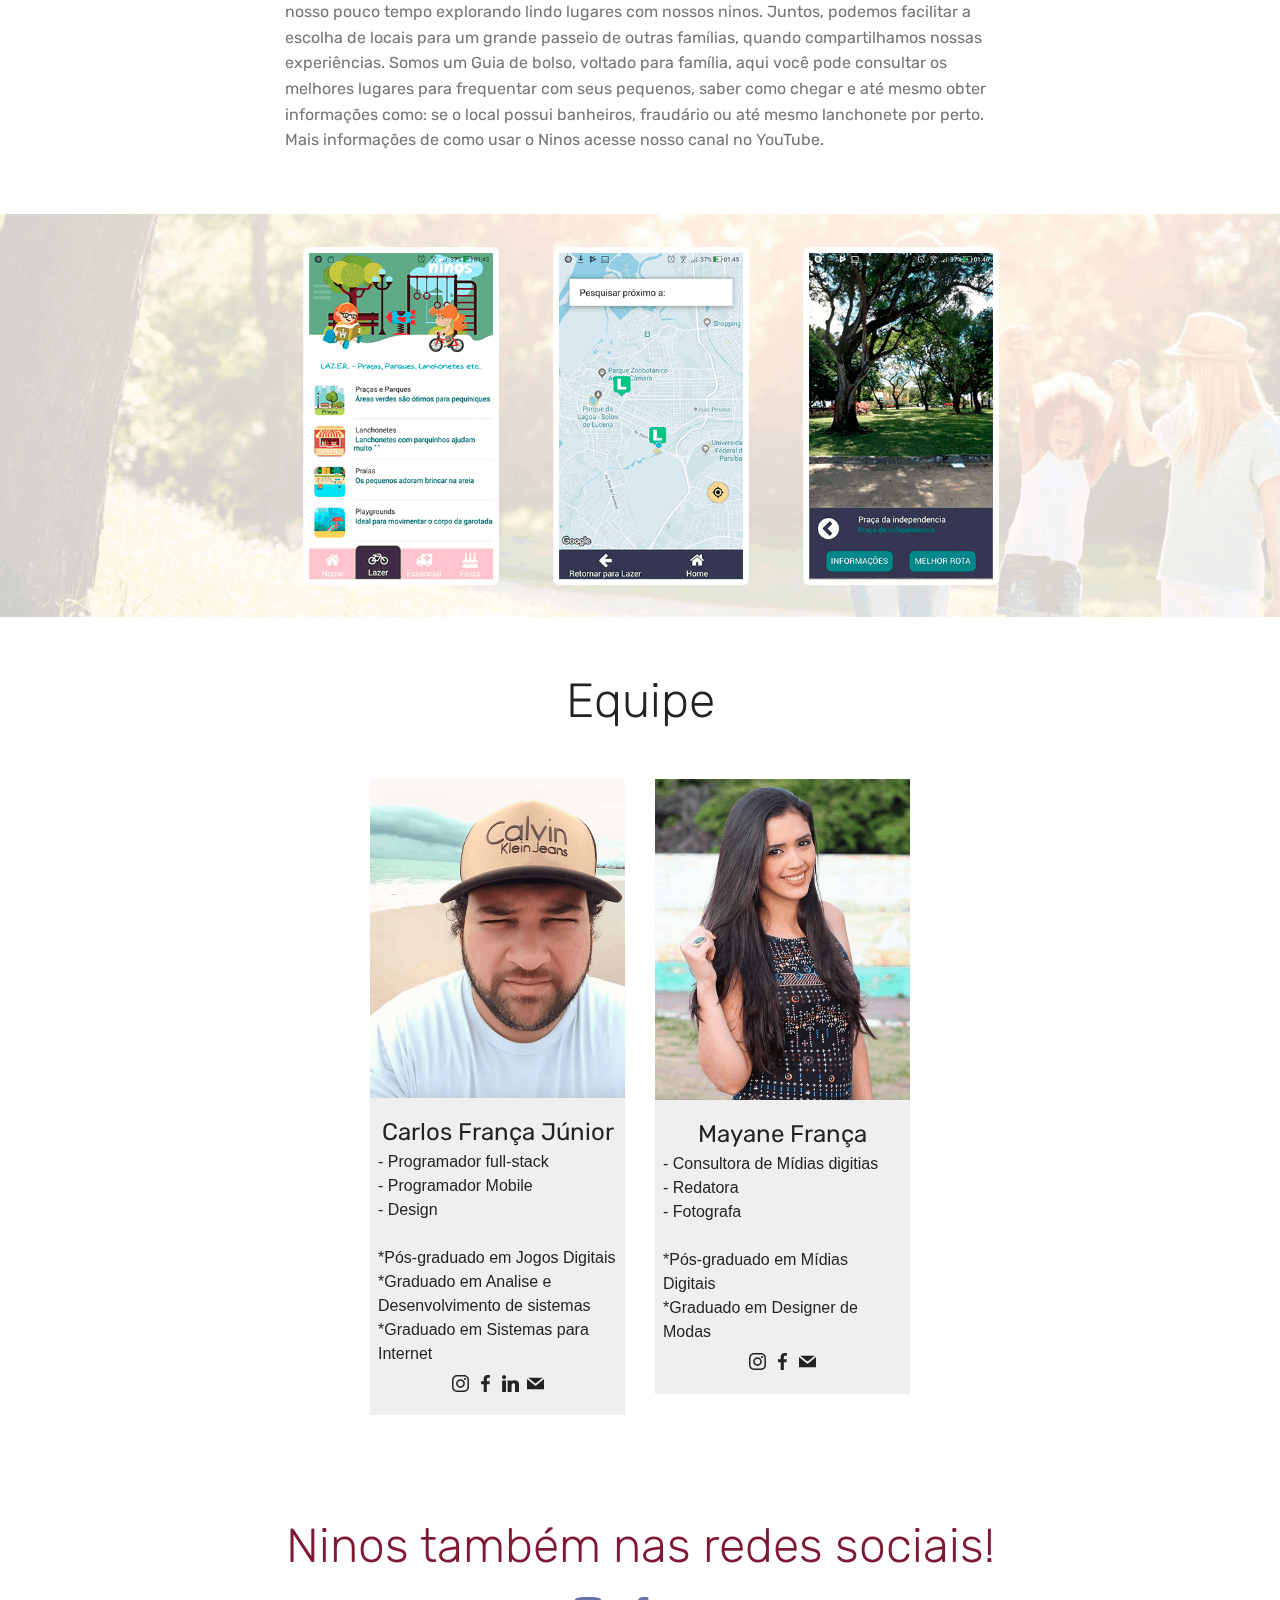
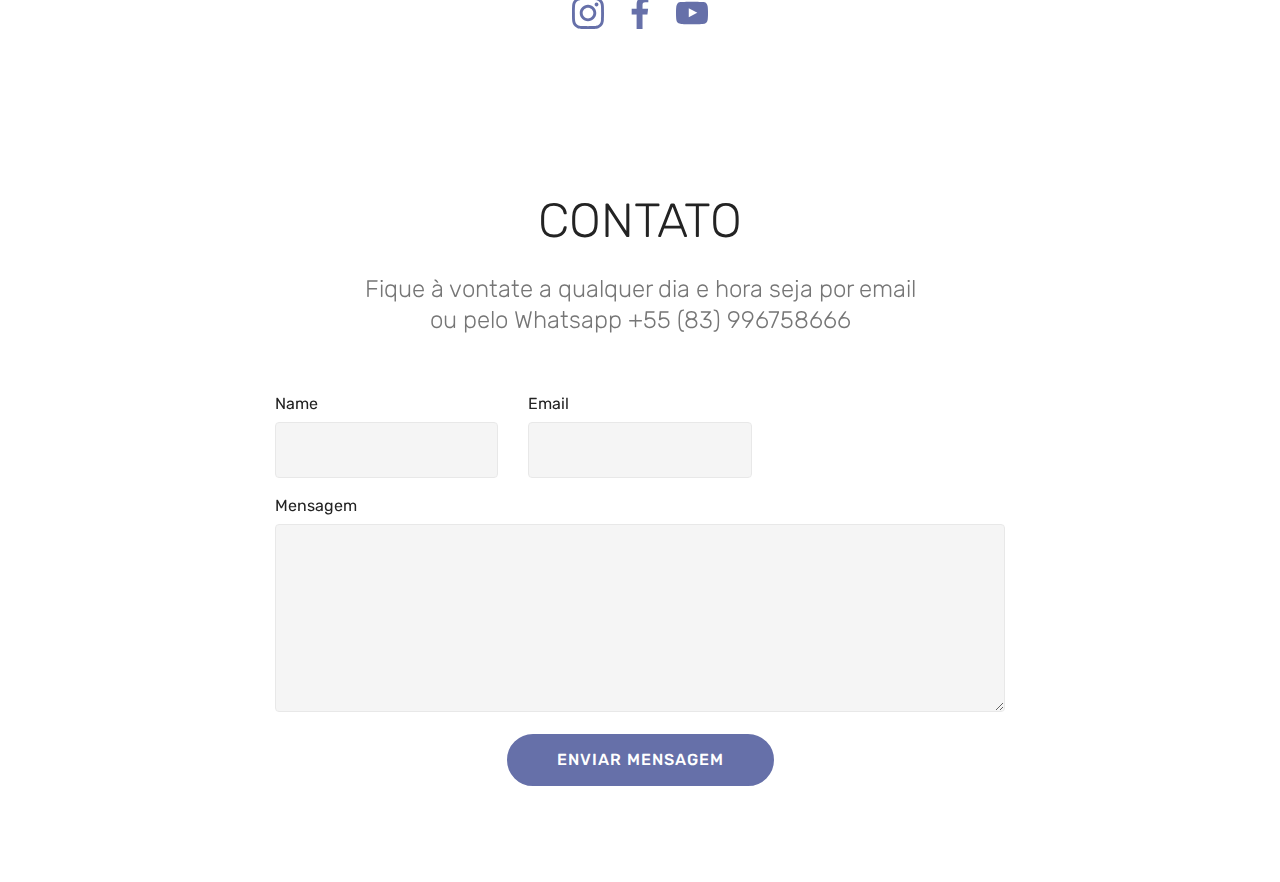
==== commit 0d3068f5: "Update index.html" ====
--- a/index.html
+++ b/index.html
@@ -319,18 +319,7 @@
     </div>
 </section>
 
-<section class="contacts4 cid-rv1AwhR6T1" id="contacts4-q">
-
-    
-
-    <div class="main_wrapper">
-
-        <!--Map-->
-            <iframe src="https://www.google.com/maps/embed?pb=!1m18!1m12!1m3!1d3959.0119005946235!2d-34.85645448620943!3d-7.124616994855213!2m3!1f0!2f0!3f0!3m2!1i1024!2i768!4f13.1!3m3!1m2!1s0x7acc2acd64e0bf9%3A0x34fbb0dcdb0e625f!2sAv.+Nabuco+de+Assis+-+Expedicion%C3%A1rios%2C+Jo%C3%A3o+Pessoa+-+PB%2C+58033-455!5e0!3m2!1spt-BR!2sbr!4v1562699921944!5m2!1spt-BR!2sbr" width="1920" height="600" frameborder="0" style="border:0" allowfullscreen></iframe>
-
- </div>
-   
-</section>
+
 
 <section class="mbr-section form1 cid-rv6E2RX2uK" id="form1-z">
 
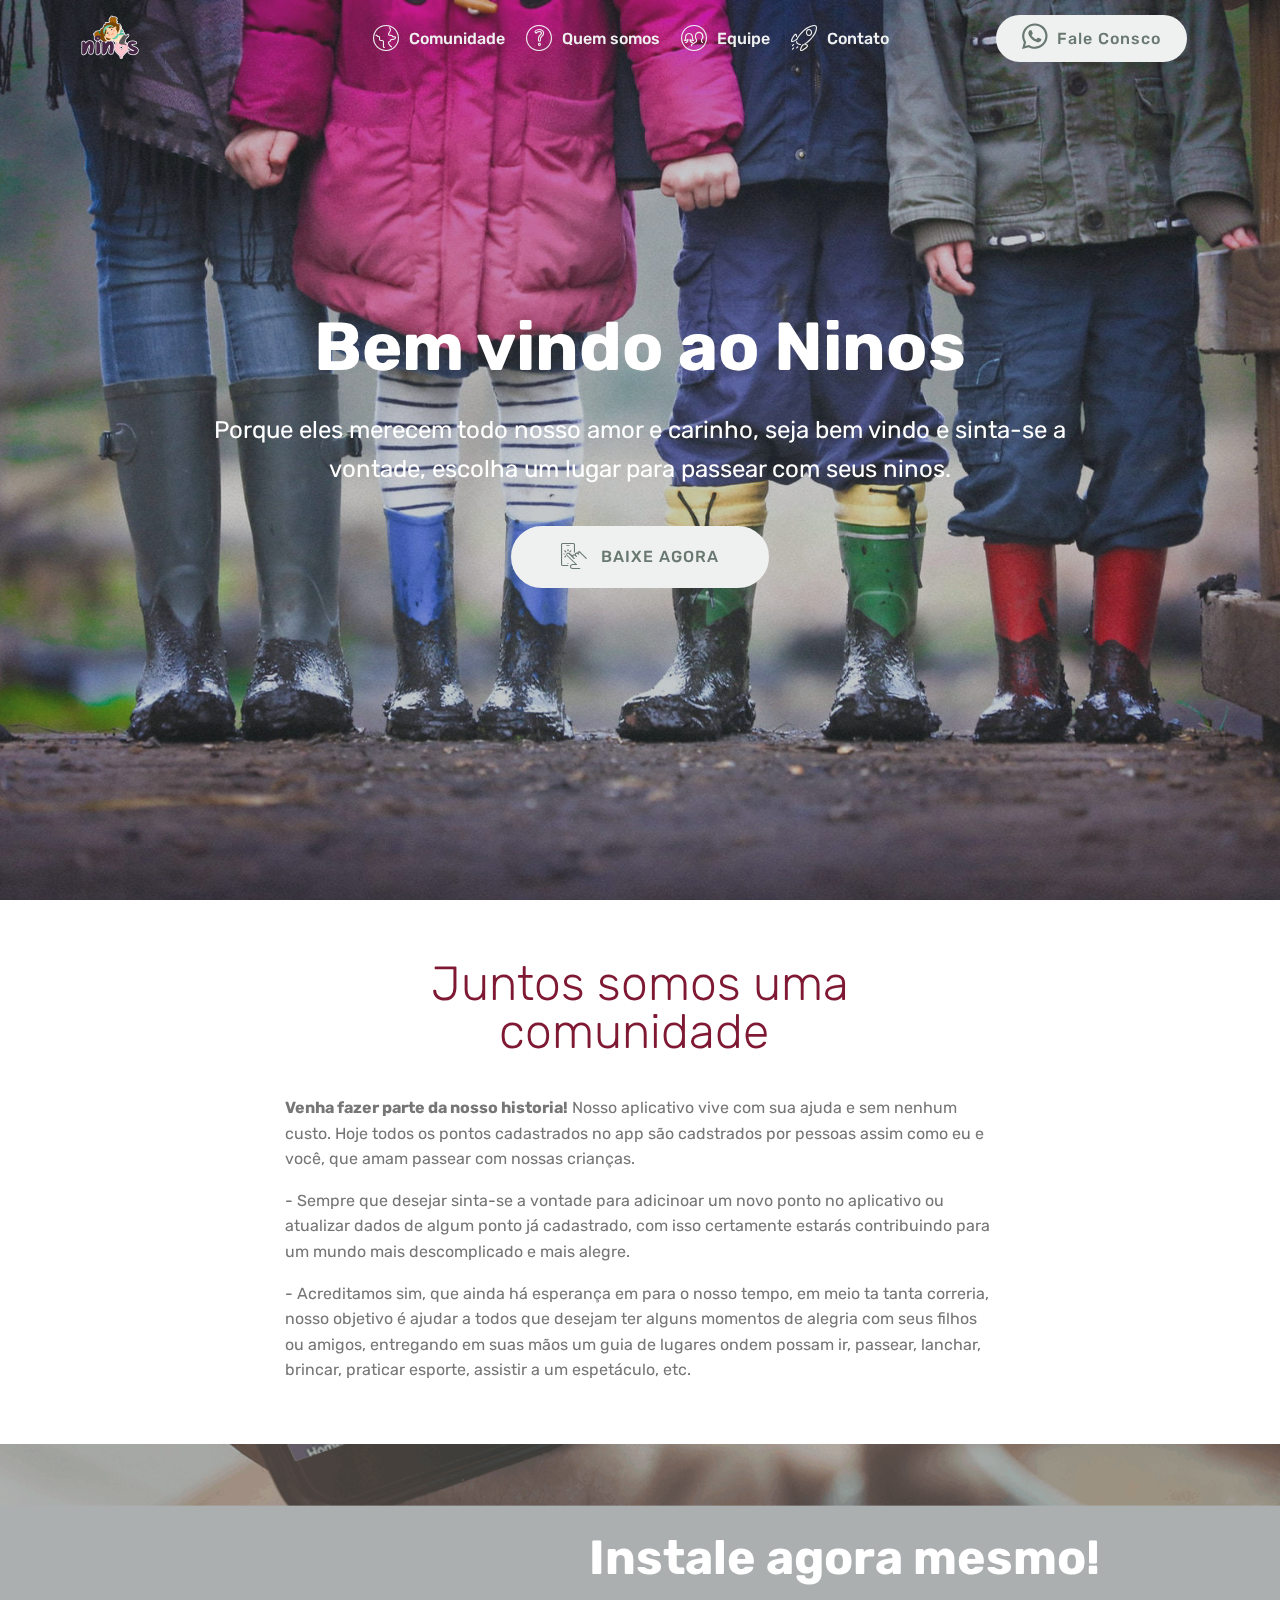
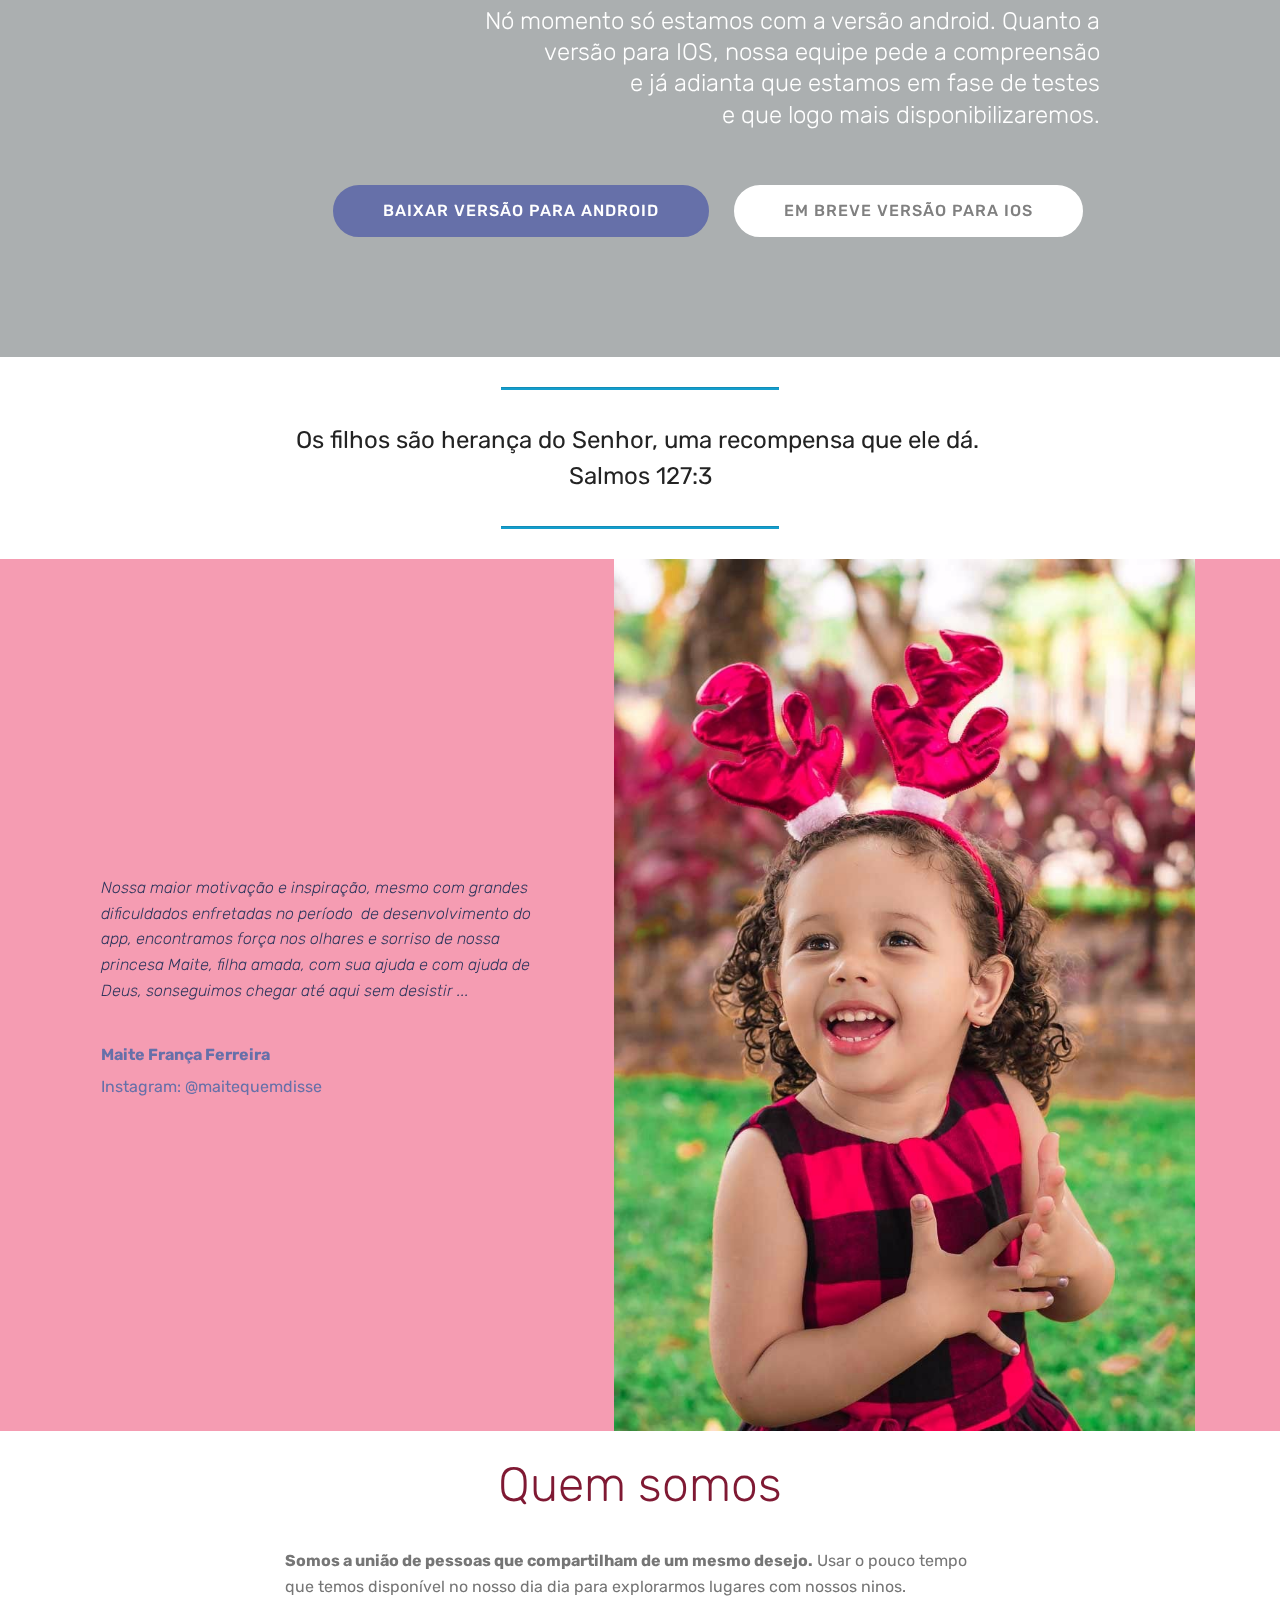
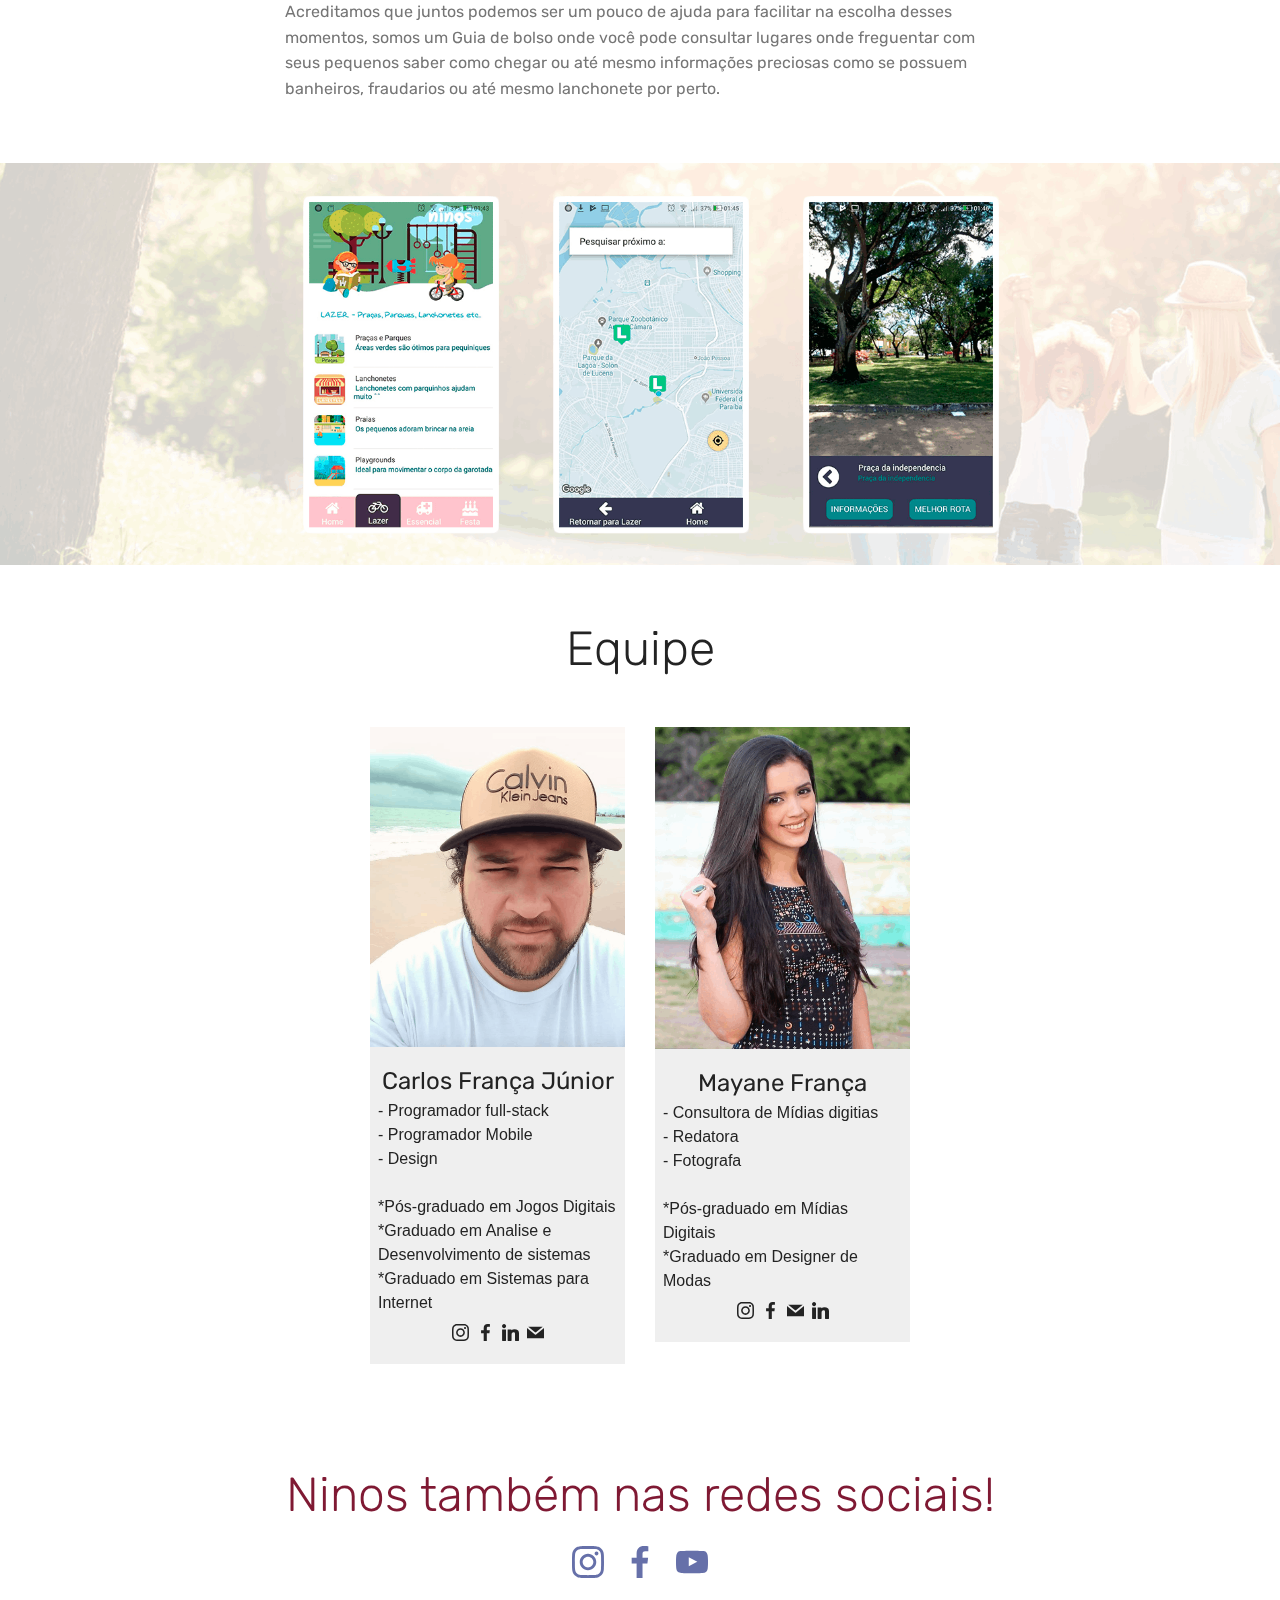
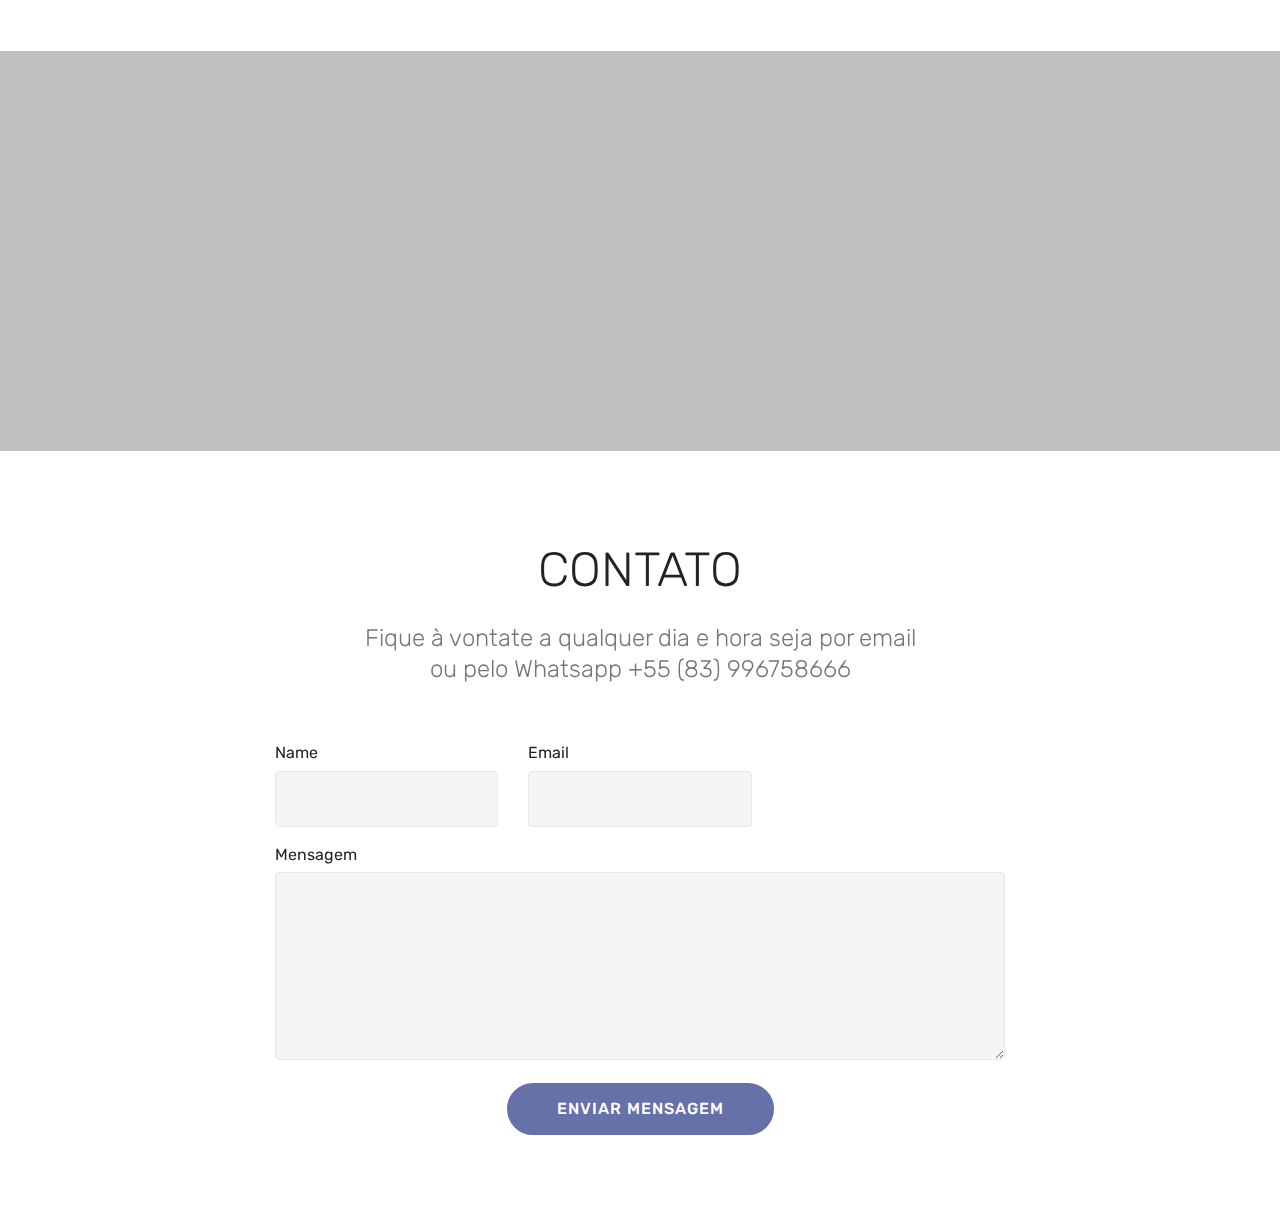
==== commit 516f6adc: "atualizacao site" ====
--- a/index.html
+++ b/index.html
@@ -9,7 +9,7 @@
   <link rel="shortcut icon" href="assets/images/ll-122x122.png" type="image/x-icon">
   <meta name="description" content="">
   
-  <title>Ninosapp</title>
+  <title>Home</title>
   <link rel="stylesheet" href="assets/web/assets/mobirise-icons/mobirise-icons.css">
   <link rel="stylesheet" href="assets/tether/tether.min.css">
   <link rel="stylesheet" href="assets/bootstrap/css/bootstrap.min.css">
@@ -48,7 +48,7 @@
             </div>
         </div>
         <div class="collapse navbar-collapse" id="navbarSupportedContent">
-            <ul class="navbar-nav nav-dropdown nav-right" data-app-modern-menu="true"><li class="nav-item">
+            <ul class="navbar-nav nav-dropdown" data-app-modern-menu="true"><li class="nav-item">
                     <a class="nav-link link text-success display-4" href="https://mobirise.co">
                         </a>
                 </li><li class="nav-item"><a class="nav-link link text-success display-4" href="index.html#content4-j"><span class="mbri-globe mbr-iconfont mbr-iconfont-btn"></span>
@@ -60,12 +60,12 @@
                     <a class="nav-link link text-success display-4" href="index.html#form1-z"><span class="mbri-rocket mbr-iconfont mbr-iconfont-btn"></span>
                         Contato &nbsp; &nbsp; &nbsp; &nbsp; &nbsp; &nbsp; &nbsp; &nbsp; &nbsp; &nbsp;&nbsp;</a>
                 </li></ul>
-            
+            <div class="navbar-buttons mbr-section-btn"><a class="btn btn-sm btn-secondary display-4" href="http://whats.link/merinosolucoes" target="_blank"><span class="socicon socicon-whatsapp mbr-iconfont mbr-iconfont-btn"></span>Fale Consco</a></div>
         </div>
     </nav>
 </section>
 
-<section class="engine"><a href="https://mobirise.info/c">website builder</a></section><section class="header1 cid-rqiTQEVk0E mbr-fullscreen mbr-parallax-background" id="header1-9">
+<section class="engine"><a href="https://mobirise.info/v">html templates</a></section><section class="header1 cid-rqiTQEVk0E mbr-fullscreen mbr-parallax-background" id="header1-9">
 
     
 
@@ -79,8 +79,8 @@
                     Bem vindo ao Ninos</h1>
                 
                 <p class="mbr-text align-center pb-3 mbr-fonts-style display-5">
-                    Porque eles merecem todo nosso amor e cuidado. Sinta-se a vontade, escolha agora mesmo um lindo lugar para passear com seus ninos.</p>
-                <div class="mbr-section-btn align-center"><a class="btn btn-md btn-secondary display-4" href="https://mobirise.co"><span class="mbri-touch mbr-iconfont mbr-iconfont-btn"></span>
+                    Porque eles merecem todo nosso amor e carinho, seja bem vindo e sinta-se a vontade, escolha um lugar para passear com seus ninos.</p>
+                <div class="mbr-section-btn align-center"><a class="btn btn-md btn-secondary display-4" href="http://ninosmap.com"><span class="mbri-touch mbr-iconfont mbr-iconfont-btn"></span>
                         BAIXE AGORA</a></div>
             </div>
         </div>
@@ -109,7 +109,7 @@
 
     <div class="container">
         <div class="media-container-row">
-            <div class="mbr-text col-12 mbr-fonts-style display-7 col-md-8"><p><strong>Venha fazer parte da nosso história!</strong>&nbsp;Nosso aplicativo vive com sua ajuda e sem nenhum custo. Hoje, todos os pontos existentes no app foram cadastrados por pessoas assim como eu e você, que amam passear com nossas crianças.</p><p>- Sempre que desejar sinta-se a vontade para adicionar um novo ponto no aplicativo ou editar dados de algum local já existente, com isso certamente estarás contribuindo para um mundo mais descomplicado e mais alegre.</p><p>-  Acreditamos sim, que nossas experiências geram mudanças no futuro dos pequenos e um relacionamento baseado em confiança, amor, carinho e muita diversão fará de nossas crianças seres sensíveis e capazes de buscar seus sonhos. Para isso criamos o Ninos App, agora é sua vez de se divertir com seus Ninos. E os lugares? Baixe agora o Ninos e terá em suas mãos um super guia de diversão.</p></div>
+            <div class="mbr-text col-12 mbr-fonts-style display-7 col-md-8"><p><strong>Venha fazer parte da nosso historia!</strong>&nbsp;Nosso aplicativo vive com sua ajuda e sem nenhum custo. Hoje todos os pontos cadastrados no app são cadstrados por pessoas assim como eu e você, que amam passear com nossas crianças.</p><p>- Sempre que desejar sinta-se a vontade para adicinoar um novo ponto no aplicativo ou atualizar dados de algum ponto já cadastrado, com isso certamente estarás contribuindo para um mundo mais descomplicado e mais alegre.</p><p>- Acreditamos sim, que ainda há esperança em para o nosso tempo, em meio ta tanta correria, nosso objetivo é ajudar a todos que desejam ter alguns momentos de alegria com seus filhos ou amigos, entregando em suas mãos um guia de lugares ondem possam ir, passear, lanchar, brincar, praticar esporte, assistir a um espetáculo, etc.</p></div>
         </div>
     </div>
 </section>
@@ -124,9 +124,9 @@
         <div class="justify-content-center row">
             <div class="media-container-column title col-12 col-md-10">
                 <h2 class="align-right mbr-bold mbr-white pb-3 mbr-fonts-style display-2">Instale agora mesmo!</h2>
-                <h3 class="mbr-section-subtitle align-right mbr-light mbr-white pb-3 mbr-fonts-style display-5">Quanto a <br>versão para IOS, nossa equipe pede a compreensão <br>e já adianta que estamos em fase de testes <br>e que logo mais disponibilizaremos.</h3>
-                
-                <div class="mbr-section-btn align-right py-4"><a class="btn btn-primary display-4" href="https://mobirise.co">BAIXAR VERSÃO PARA ANDROID</a> <a class="btn btn-white display-4" href="https://mobirise.co">EM BREVE VERSÃO PARA IOS</a></div>
+                <h3 class="mbr-section-subtitle align-right mbr-light mbr-white pb-3 mbr-fonts-style display-5">Nó momento só estamos com a versão android. Quanto a <br>versão para IOS, nossa equipe pede a compreensão <br>e já adianta que estamos em fase de testes <br>e que logo mais disponibilizaremos.</h3>
+                
+                <div class="mbr-section-btn align-right py-4"><a class="btn btn-primary display-4" href="http://ninosmap.com">BAIXAR VERSÃO PARA ANDROID</a> <a class="btn btn-white display-4" href="http://ninosmap.com">EM BREVE VERSÃO PARA IOS</a></div>
             </div>
         </div>
     </div>
@@ -154,8 +154,7 @@
     <div class="container">
         <div class="media-container-row">
             <div class="media-content px-3 align-self-center mbr-white py-2">
-                <p class="mbr-text testimonial-text mbr-fonts-style display-7">Essa é a pequena Maitê, porém, grande em motivação e inspiração para o desenvolvimento desse aplicativo. Sua alegria, energia sorriso, olhar e vontade de conhecer lindos lugares nos fez enxergar a possibilidade de compartilhar ambientes, assim, ajudando também a outras pessoas a terem experiencias com seus Ninos. -Aqui, registramos nosso Agradecimento a Deus, aquele que nos deu capacidade de começar e concluir esse aplicativo, mesmo em meio a tantas lutas.</p>
+                <p class="mbr-text testimonial-text mbr-fonts-style display-7">Nossa maior motivação e inspiração, mesmo com grandes dificuldados enfretadas no período &nbsp;de desenvolvimento do app, encontramos força nos olhares e sorriso de nossa princesa Maite, filha amada, com sua ajuda e com ajuda de Deus, sonseguimos chegar até aqui sem desistir ...</p>
                 <p class="mbr-author-name pt-4 mb-2 mbr-fonts-style display-7"><a href="https://www.instagram.com/maitequemdisse/"><strong>Maite França Ferreira</strong></a></p>
                 <p class="mbr-author-desc mbr-fonts-style display-7"><a href="https://www.instagram.com/maitequemdisse/" class="text-primary">Instagram: @maitequemdisse</a></p>
             </div>
@@ -190,8 +189,7 @@
     <div class="container">
         <div class="media-container-row">
             <div class="mbr-text col-12 mbr-fonts-style display-7 col-md-8"><p>
-                <strong> Somos a união de pessoas que compartilham de um mesmo desejo,</strong>&nbsp;aproveitar e otimizar nosso pouco tempo explorando lindo lugares com nossos ninos. Juntos, podemos facilitar a escolha de locais para um grande passeio de outras famílias, quando compartilhamos nossas experiências. Somos um Guia de bolso, voltado para família, aqui você pode consultar os melhores lugares para frequentar com seus pequenos, saber como chegar e até mesmo obter informações como: se o local possui banheiros, fraudário ou até mesmo lanchonete por perto. -Mais informações de como usar o Ninos acesse nosso canal no YouTube.</p></div>
+                <strong> Somos a união de pessoas que compartilham de um mesmo desejo.</strong>&nbsp;Usar o pouco tempo que temos disponível no nosso dia dia para explorarmos lugares com nossos ninos. Acreditamos que juntos podemos ser um pouco de ajuda para facilitar na escolha desses momentos, somos um Guia de bolso onde você pode consultar lugares onde freguentar com seus pequenos saber como chegar ou até mesmo informações preciosas como se possuem banheiros, fraudarios ou até mesmo lanchonete por perto.</p></div>
         </div>
     </div>
 </section>
@@ -259,7 +257,12 @@
                         <a href="mailto:francasense@gmail.com">
                             <span class="p-1 mbr-iconfont mbr-iconfont-social socicon-mail socicon"></span>
                         </a>
-                      
+                        <a href="https://www.instagram.com/mobirise/" target="_blank">
+                            
+                        </a>
+                        <a href="https://www.youtube.com/channel/UCt_tncVAetpK5JeM8L-8jyw" target="_blank">    
+                            
+                        </a>
                     </div>
                 </div>
             </div><div class="team-item col-lg-3 col-md-6">
@@ -284,7 +287,15 @@
                         <a href="mailto:mamayane00@gmail.com">
                             <span class="p-1 mbr-iconfont mbr-iconfont-social socicon-mail socicon"></span>
                         </a>
-                      
+                        <a href="https://www.linkedin.com/in/mobirise" target="_blank">
+                            <span class="p-1 socicon-linkedin socicon mbr-iconfont mbr-iconfont-social"></span>
+                        </a>
+                        <a href="https://www.instagram.com/mobirise/" target="_blank">
+                            
+                        </a>
+                        <a href="https://www.youtube.com/channel/UCt_tncVAetpK5JeM8L-8jyw" target="_blank">    
+                            
+                        </a>
                     </div>
                 </div>
             </div></div>    
@@ -303,23 +314,40 @@
                 <h2 class="pb-3 mbr-fonts-style display-2">
                     Ninos também nas redes sociais!</h2>
                 <div class="social-list pl-0 mb-0">
-                    <a href="https://www.instagram.com/ninos.app" target="_blank">
+                    <a href="https://www.instagram.com/ninosapp/" target="_blank">
                         <span class="px-2 mbr-iconfont mbr-iconfont-social socicon-instagram socicon"></span>
                     </a>
-                    <a href="#" target="_blank">
-                        <span class="px-2 socicon-facebook socicon mbr-iconfont mbr-iconfont-social"></span>
+                    <a href="http://ninosmap.com" target="_blank">
+                        <span class="px-2 mbr-iconfont mbr-iconfont-social socicon-facebook socicon"></span>
                     </a>
                     <a href="https://www.youtube.com/channel/UC9O5ANEHIW0qMN1AwXdNu4w?view_as=subscriber" target="_blank">
                         <span class="px-2 mbr-iconfont mbr-iconfont-social socicon-youtube socicon"></span>
                     </a>
-                
+                    <a href="https://www.youtube.com/c/mobirise" target="_blank">
+                        
+                    </a>
+                    <a href="https://plus.google.com/u/0/+Mobirise" target="_blank">
+                        
+                    </a>
+                    <a href="https://www.behance.net/Mobirise" target="_blank">
+                        
+                    </a>
                 </div>
             </div>
         </div>
     </div>
 </section>
 
-
+<section class="contacts4 cid-rv1AwhR6T1" id="contacts4-q">
+
+    
+
+    <div class="main_wrapper">
+        
+        <!--Map-->
+        <div class="google-map"><iframe frameborder="0" style="border:0" src="https://www.google.com/maps/embed/v1/place?key=AIzaSyCy9r70T3NYf3PhvVflTo0_zdif2_IoIYs&amp;q=place_id:EkZSLiBBcmlvc3ZhbGRvIFNpbHZhLCAzMDAgLSBUb3JyZSwgSm_Do28gUGVzc29hIC0gUEIsIDU4MDQwLTIzMCwgQnJhemlsIhsSGQoUChIJDwaXIwHorAcRDujvuGX6wIYQrAI" allowfullscreen=""></iframe></div>
+    </div>
+</section>
 
 <section class="mbr-section form1 cid-rv6E2RX2uK" id="form1-z">
 
@@ -339,7 +367,7 @@
         <div class="row justify-content-center">
             <div class="media-container-column col-lg-8" data-form-type="formoid">
                 <!---Formbuilder Form--->
-                <form action="https://mobirise.com/" method="POST" class="mbr-form form-with-styler" data-form-title="Mobirise Form"><input type="hidden" name="email" data-form-email="true" value="Yu8dOkpIXKWpJB6fPAdxss0TtA7K4sa+2TftlxaImI/CSlzs/GCkACtUFoUot77niG+eKMOtSz+mTdu8Hm+LT1hL1utMxRFfYZt5eLTOQzevqDilZmgV8eG89zSKKAty">
+                <form action="https://mobirise.com/" method="POST" class="mbr-form form-with-styler" data-form-title="Mobirise Form"><input type="hidden" name="email" data-form-email="true" value="YROGwtzf2cDtLNTii1RxGe4hF073jMN5t/vYmD/k0fV+gXrwRVcDicigeuby+l/xXzCoVXwg9mTKynVeqZVj3X0TRgEVPVyDCW7K7Og/Y6L8fAQbmFmZXk/Dt0w/hYxf">
                     <div class="row">
                         <div hidden="hidden" data-form-alert="" class="alert alert-success col-12">Mensagem enviada com sucesso!</div>
                         <div hidden="hidden" data-form-alert-danger="" class="alert alert-danger col-12">
@@ -383,4 +411,4 @@
   
   
 </body>
-</html>
+</html>--- a/assets/mobirise/css/mbr-additional.css
+++ b/assets/mobirise/css/mbr-additional.css
@@ -1648,10 +1648,6 @@
 .cid-rsMawQTgd2 .collapsed .navbar-collapse.show .navbar-nav .nav-item {
   clear: both;
 }
-.cid-rsMawQTgd2 .collapsed .navbar-collapse.collapsing .navbar-nav .nav-item:last-child,
-.cid-rsMawQTgd2 .collapsed .navbar-collapse.show .navbar-nav .nav-item:last-child {
-  margin-bottom: 1rem;
-}
 .cid-rsMawQTgd2 .collapsed .navbar-collapse.collapsing .navbar-buttons,
 .cid-rsMawQTgd2 .collapsed .navbar-collapse.show .navbar-buttons {
   text-align: center;
@@ -1753,10 +1749,6 @@
   .cid-rsMawQTgd2 .navbar-collapse.show .navbar-nav .nav-item {
     clear: both;
   }
-  .cid-rsMawQTgd2 .navbar-collapse.collapsing .navbar-nav .nav-item:last-child,
-  .cid-rsMawQTgd2 .navbar-collapse.show .navbar-nav .nav-item:last-child {
-    margin-bottom: 1rem;
-  }
   .cid-rsMawQTgd2 .navbar-collapse.collapsing .navbar-buttons,
   .cid-rsMawQTgd2 .navbar-collapse.show .navbar-buttons {
     text-align: center;
@@ -2344,10 +2336,6 @@
 .cid-rsMawQTgd2 .collapsed .navbar-collapse.show .navbar-nav .nav-item {
   clear: both;
 }
-.cid-rsMawQTgd2 .collapsed .navbar-collapse.collapsing .navbar-nav .nav-item:last-child,
-.cid-rsMawQTgd2 .collapsed .navbar-collapse.show .navbar-nav .nav-item:last-child {
-  margin-bottom: 1rem;
-}
 .cid-rsMawQTgd2 .collapsed .navbar-collapse.collapsing .navbar-buttons,
 .cid-rsMawQTgd2 .collapsed .navbar-collapse.show .navbar-buttons {
   text-align: center;
@@ -2449,10 +2437,6 @@
   .cid-rsMawQTgd2 .navbar-collapse.show .navbar-nav .nav-item {
     clear: both;
   }
-  .cid-rsMawQTgd2 .navbar-collapse.collapsing .navbar-nav .nav-item:last-child,
-  .cid-rsMawQTgd2 .navbar-collapse.show .navbar-nav .nav-item:last-child {
-    margin-bottom: 1rem;
-  }
   .cid-rsMawQTgd2 .navbar-collapse.collapsing .navbar-buttons,
   .cid-rsMawQTgd2 .navbar-collapse.show .navbar-buttons {
     text-align: center;
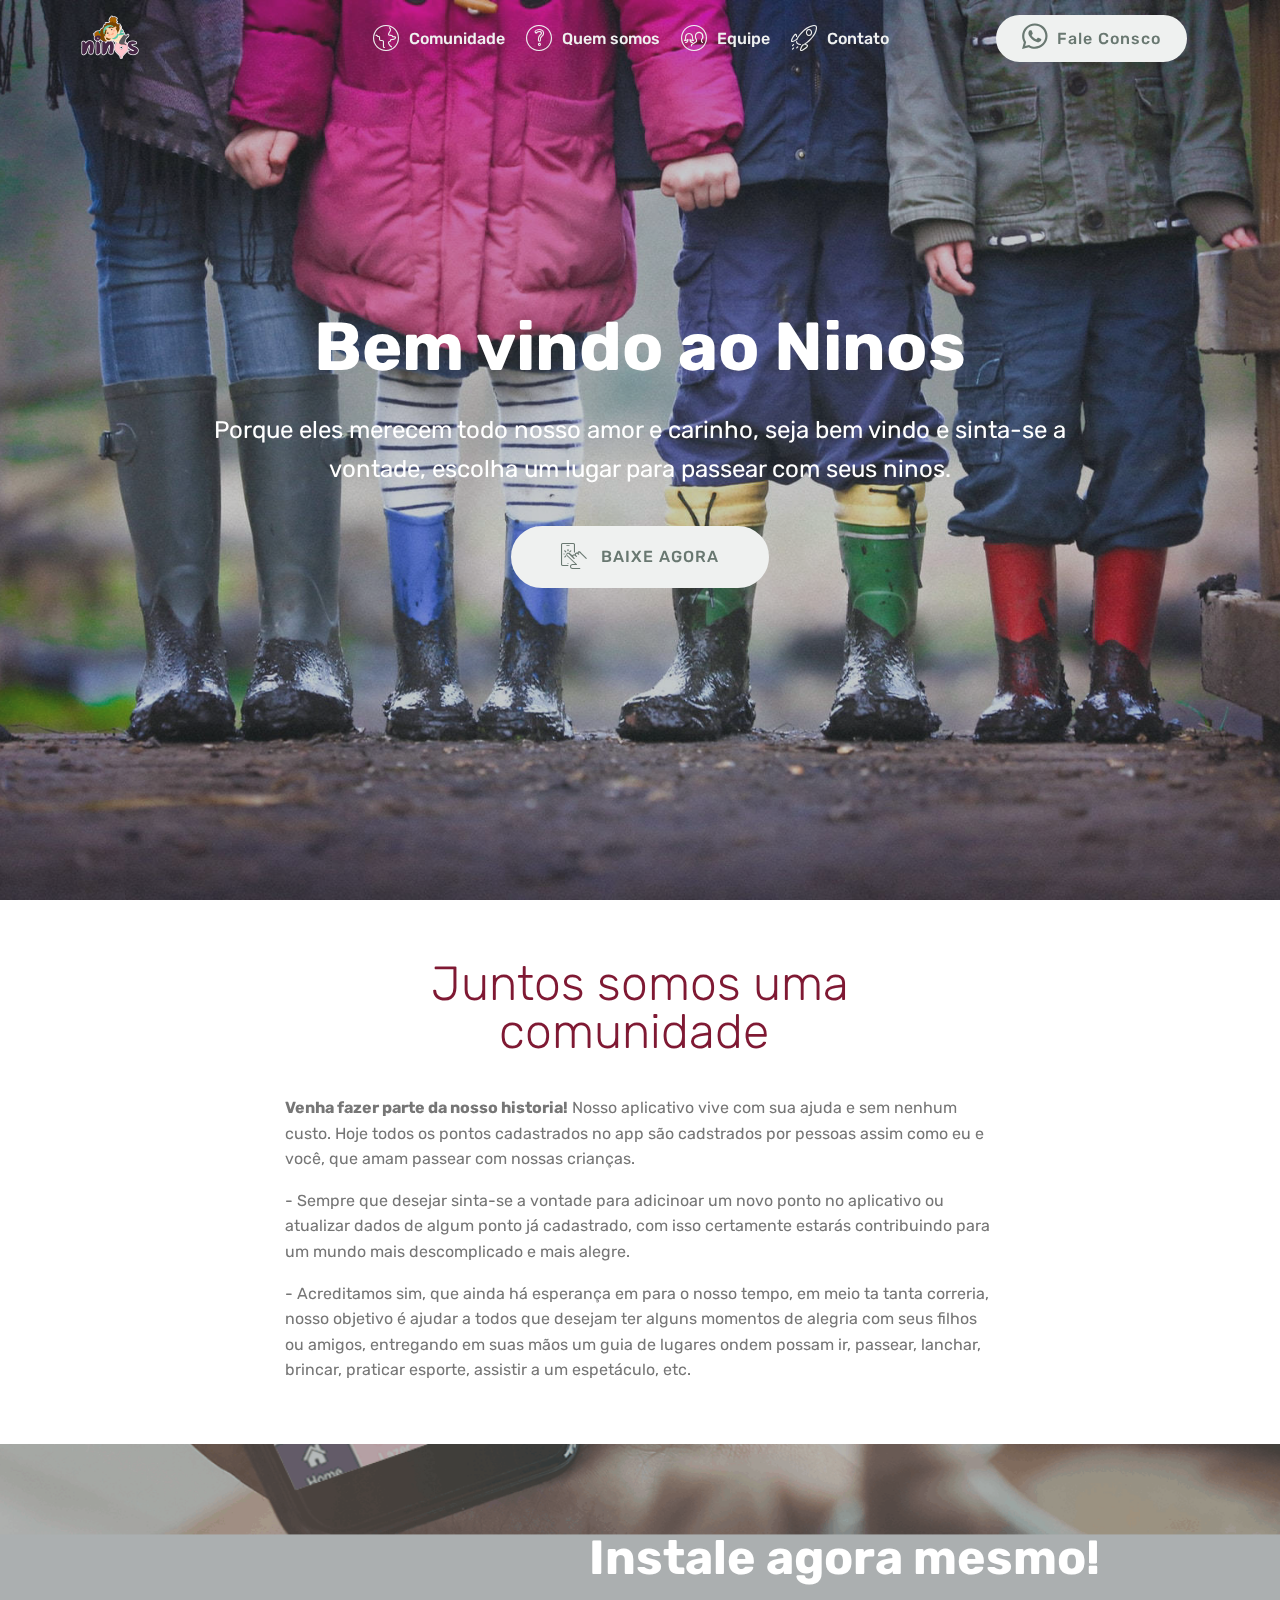
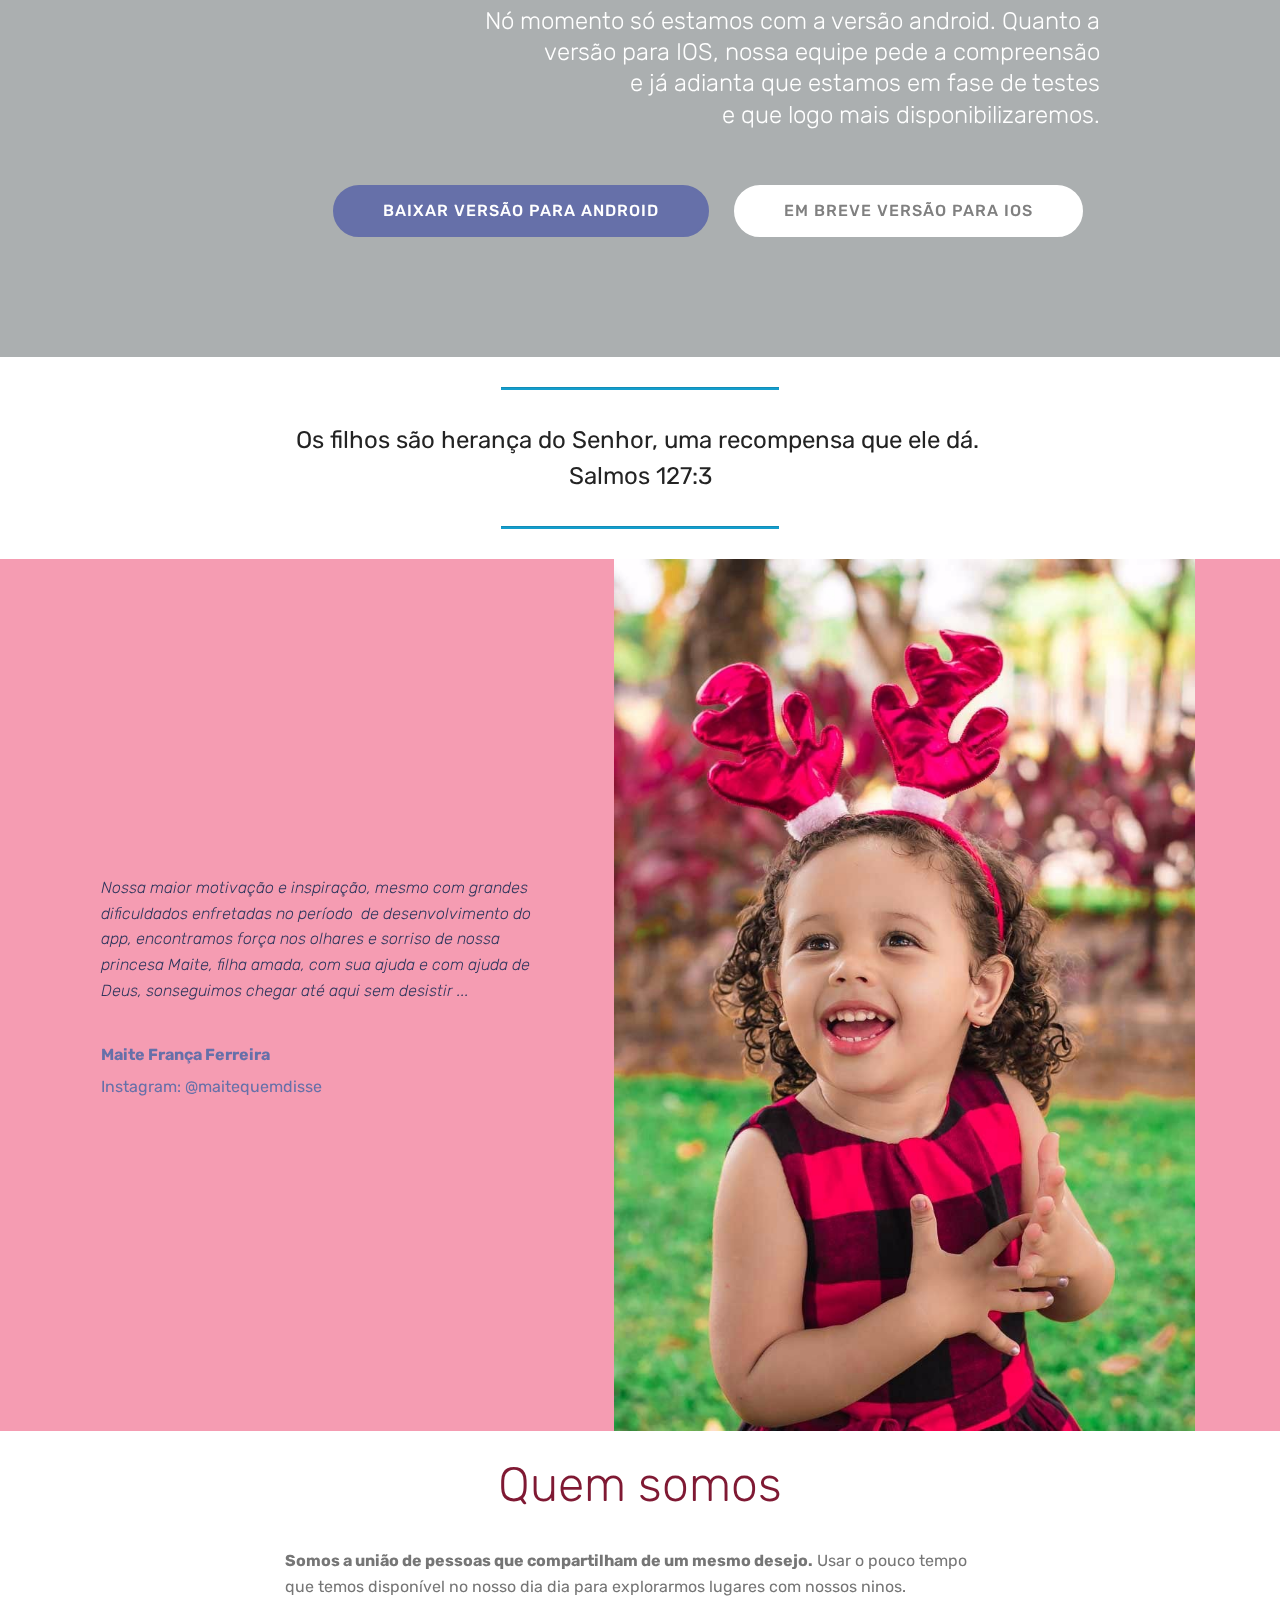
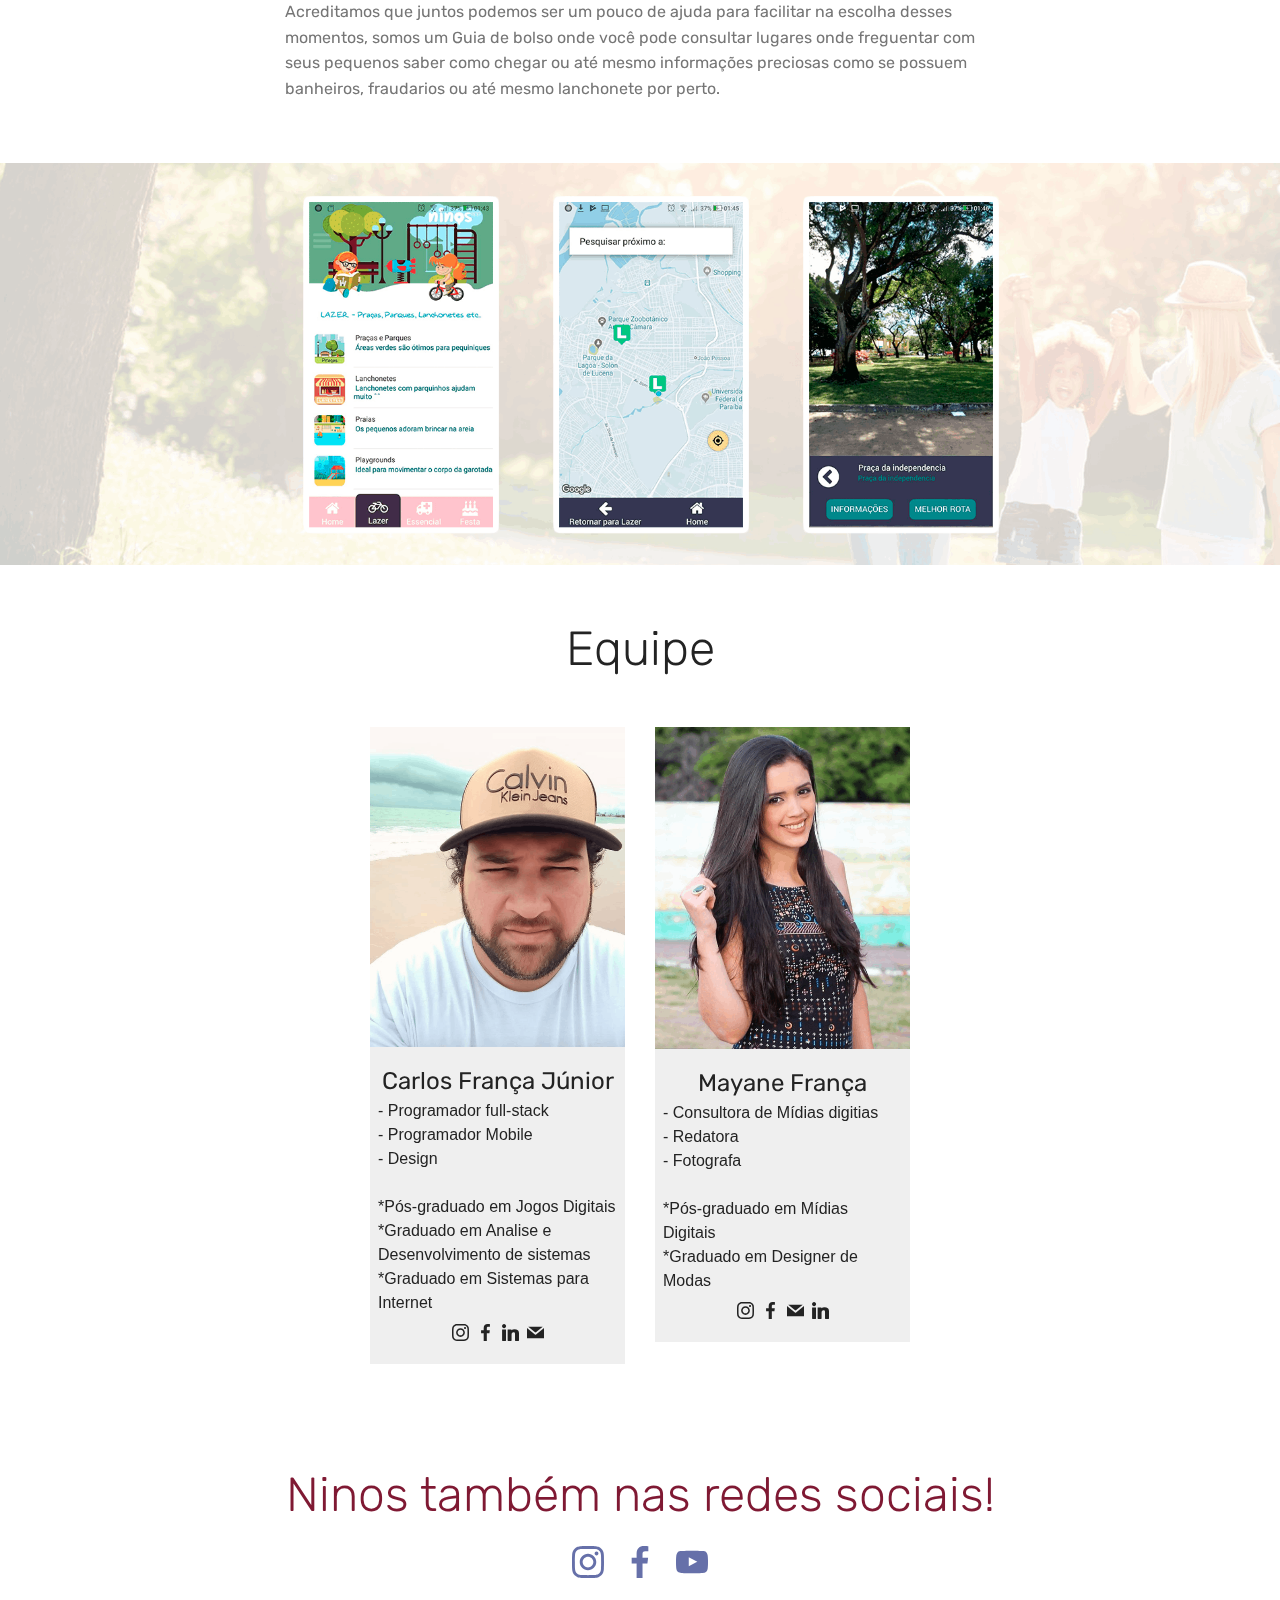
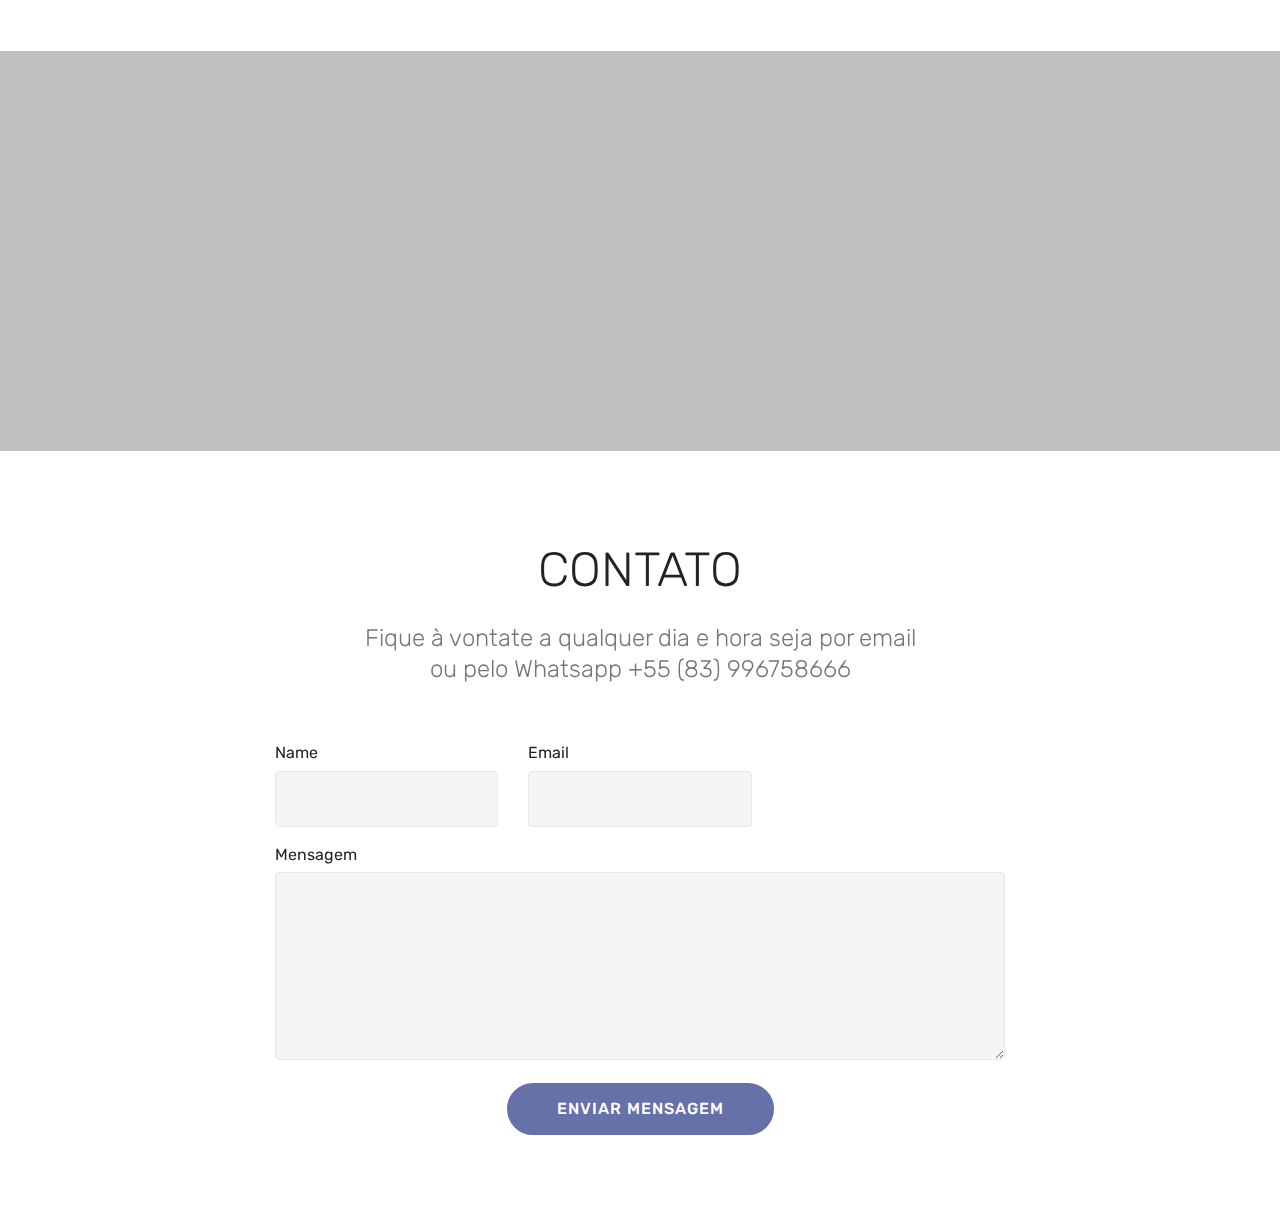
==== commit 1a88d2a0: "index" ====
--- a/index.html
+++ b/index.html
@@ -65,7 +65,7 @@
     </nav>
 </section>
 
-<section class="engine"><a href="https://mobirise.info/v">html templates</a></section><section class="header1 cid-rqiTQEVk0E mbr-fullscreen mbr-parallax-background" id="header1-9">
+<section class="engine"><a href="https://mobirise.info/u">bootstrap responsive templates</a></section><section class="header1 cid-rqiTQEVk0E mbr-fullscreen mbr-parallax-background" id="header1-9">
 
     
 
@@ -345,7 +345,7 @@
     <div class="main_wrapper">
         
         <!--Map-->
-        <div class="google-map"><iframe frameborder="0" style="border:0" src="https://www.google.com/maps/embed/v1/place?key=AIzaSyCy9r70T3NYf3PhvVflTo0_zdif2_IoIYs&amp;q=place_id:EkZSLiBBcmlvc3ZhbGRvIFNpbHZhLCAzMDAgLSBUb3JyZSwgSm_Do28gUGVzc29hIC0gUEIsIDU4MDQwLTIzMCwgQnJhemlsIhsSGQoUChIJDwaXIwHorAcRDujvuGX6wIYQrAI" allowfullscreen=""></iframe></div>
+        <div class="google-map"><iframe frameborder="0" style="border:0" src="https://www.google.com/maps/embed/v1/place?key=AIzaSyAEIpgj38KyLFELm2bK9Y7krBkz1K-cMq8&amp;q=place_id:EkZSLiBBcmlvc3ZhbGRvIFNpbHZhLCAzMDAgLSBUb3JyZSwgSm_Do28gUGVzc29hIC0gUEIsIDU4MDQwLTIzMCwgQnJhemlsIhsSGQoUChIJDwaXIwHorAcRDujvuGX6wIYQrAI" allowfullscreen=""></iframe></div>
     </div>
 </section>
 
@@ -367,7 +367,7 @@
         <div class="row justify-content-center">
             <div class="media-container-column col-lg-8" data-form-type="formoid">
                 <!---Formbuilder Form--->
-                <form action="https://mobirise.com/" method="POST" class="mbr-form form-with-styler" data-form-title="Mobirise Form"><input type="hidden" name="email" data-form-email="true" value="YROGwtzf2cDtLNTii1RxGe4hF073jMN5t/vYmD/k0fV+gXrwRVcDicigeuby+l/xXzCoVXwg9mTKynVeqZVj3X0TRgEVPVyDCW7K7Og/Y6L8fAQbmFmZXk/Dt0w/hYxf">
+                <form action="https://mobirise.com/" method="POST" class="mbr-form form-with-styler" data-form-title="Mobirise Form"><input type="hidden" name="email" data-form-email="true" value="HQtEcb5xUHZORal6RhJ6VUbIGj2HXNAMegip/KnG9+NfgzdPAtHagsNGIeMUi9494iFcDIbbHMg7+x9IlMhS9f41NTwn5MrLnNHhocHx25/AZGE+wGjICNvBkZoNlOWB">
                     <div class="row">
                         <div hidden="hidden" data-form-alert="" class="alert alert-success col-12">Mensagem enviada com sucesso!</div>
                         <div hidden="hidden" data-form-alert-danger="" class="alert alert-danger col-12">
